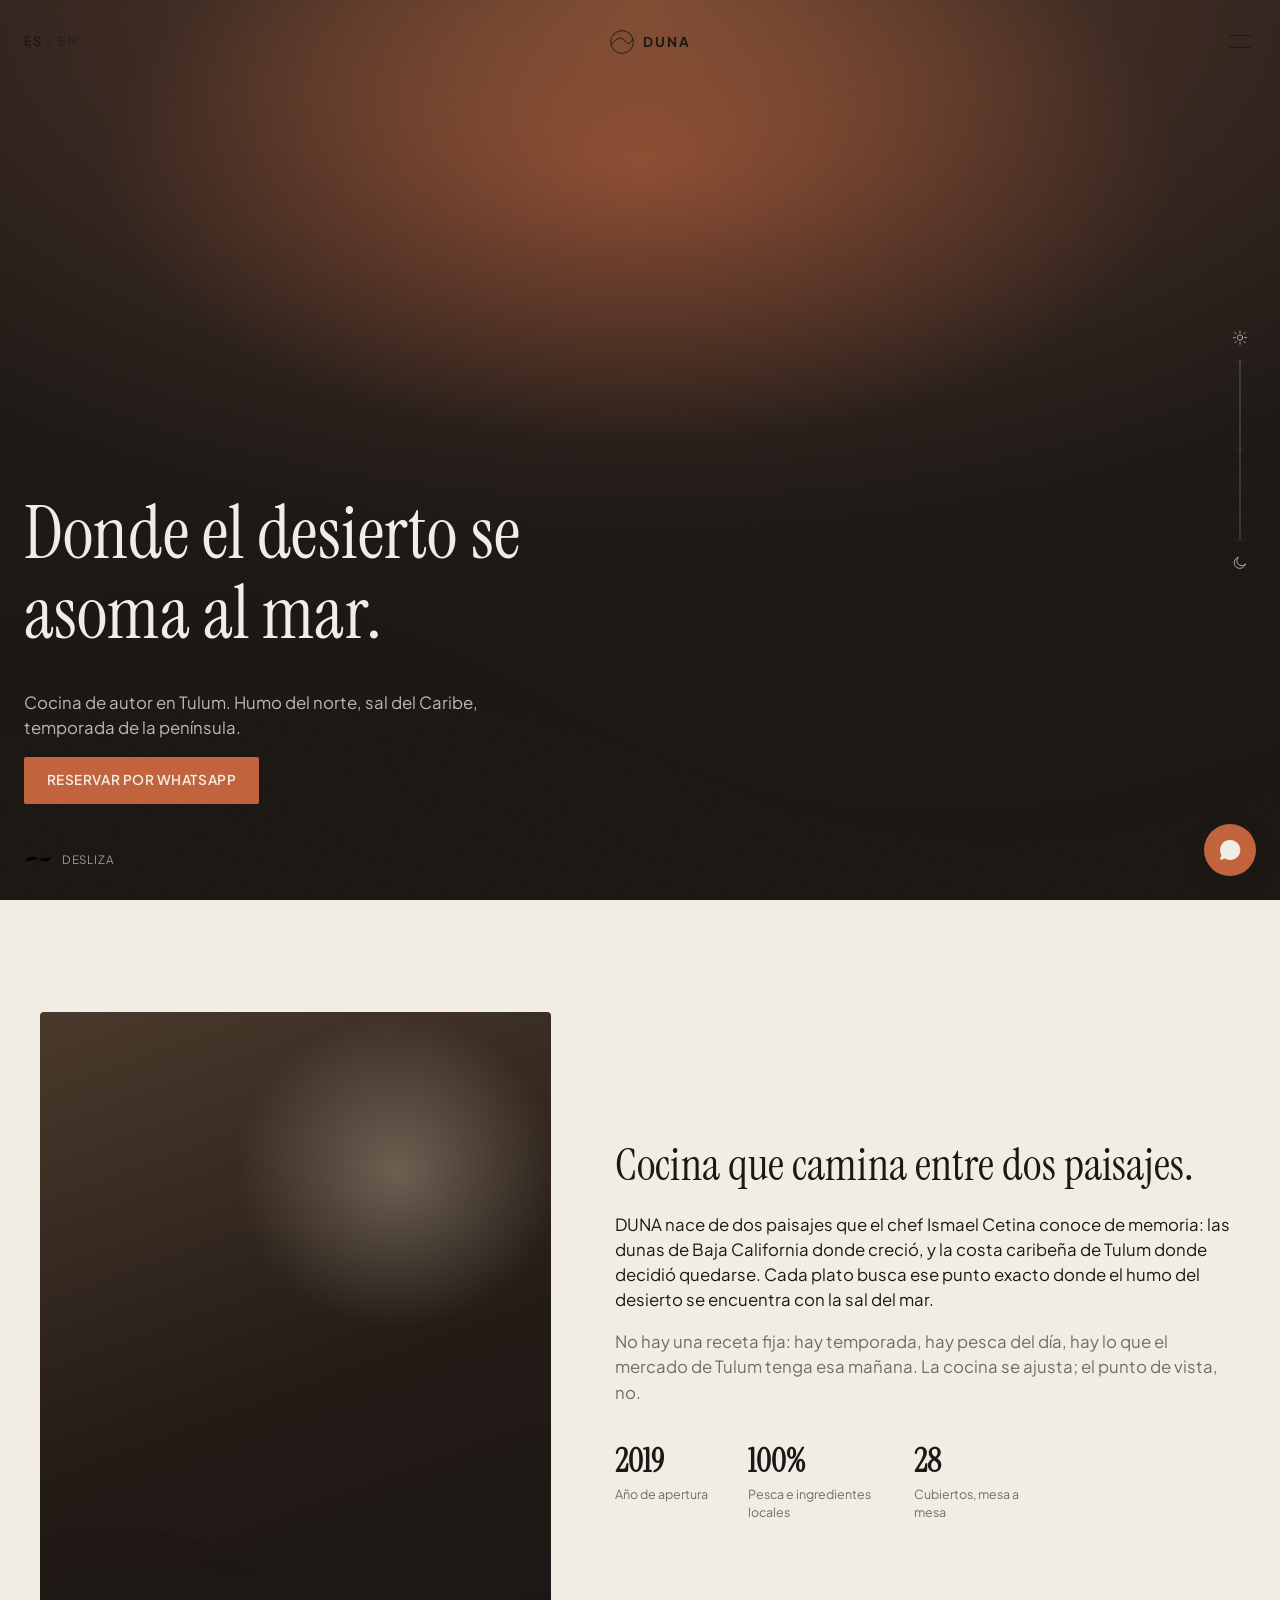
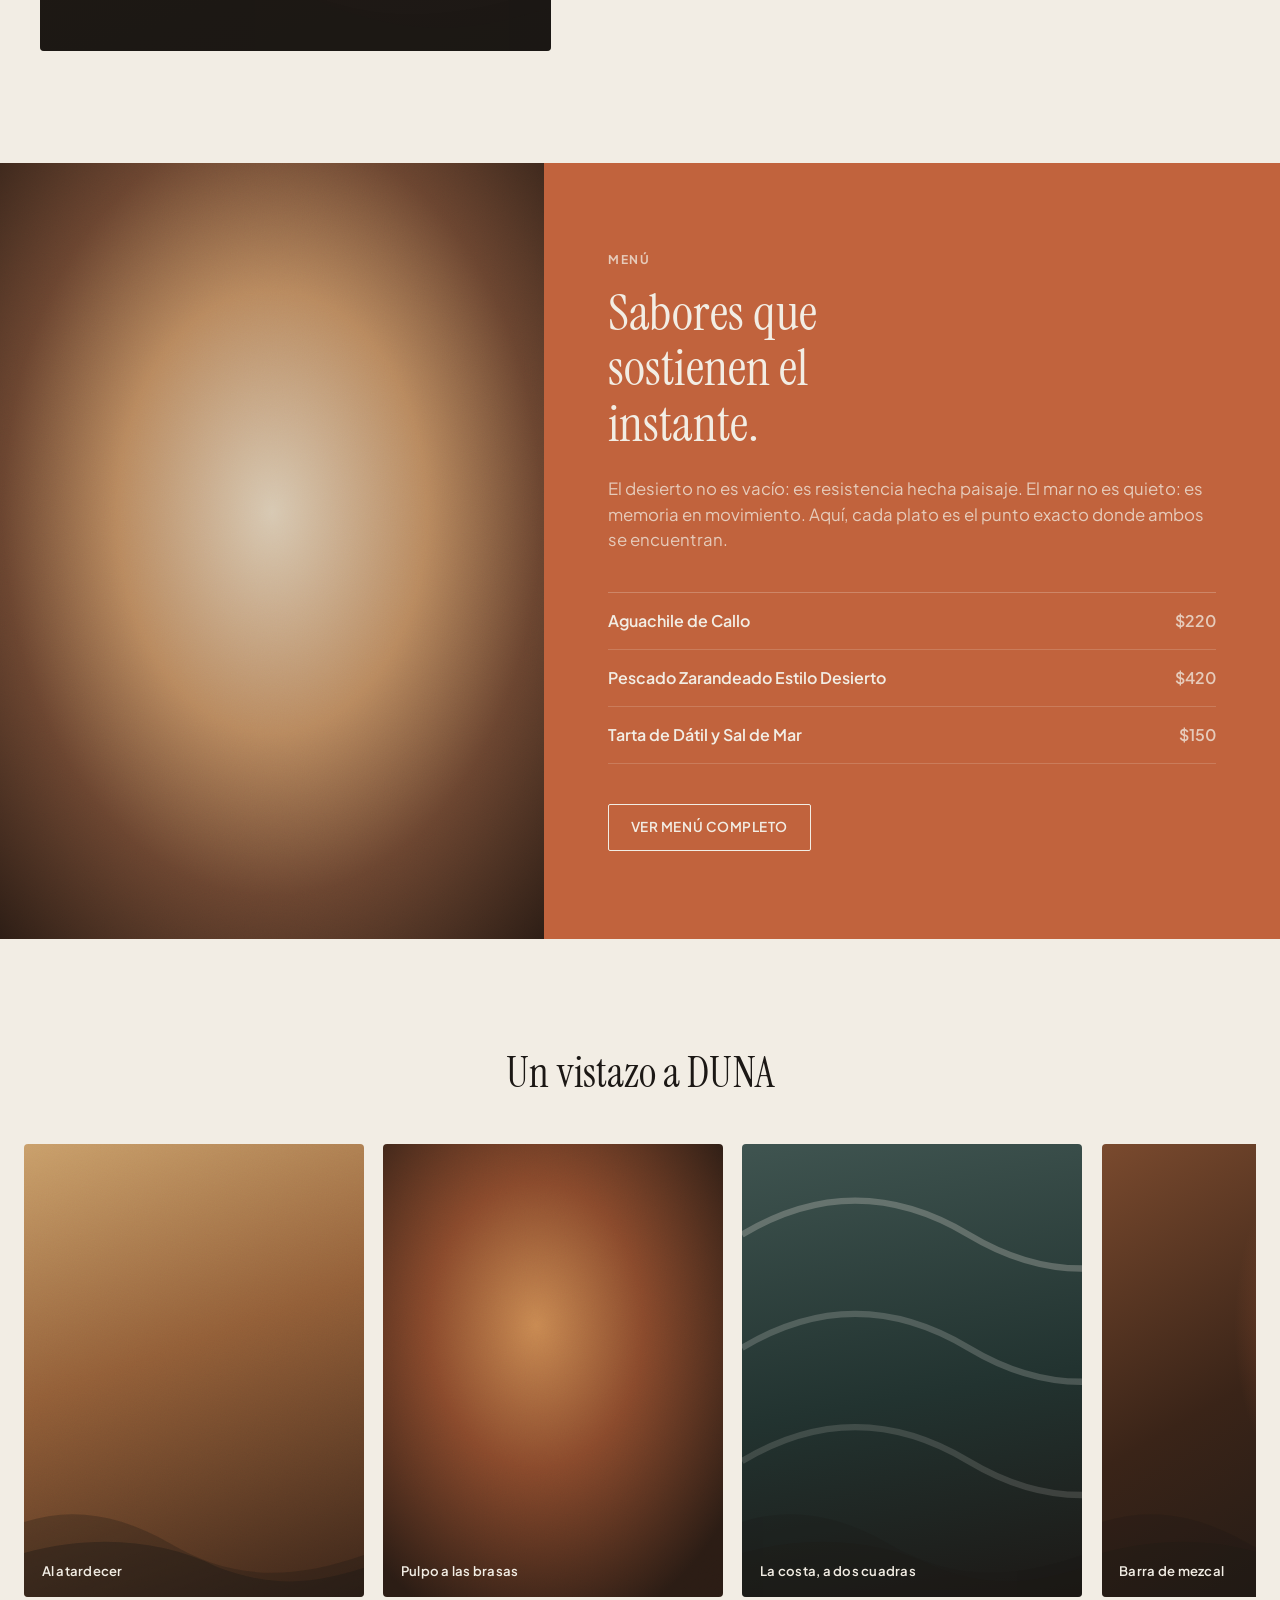
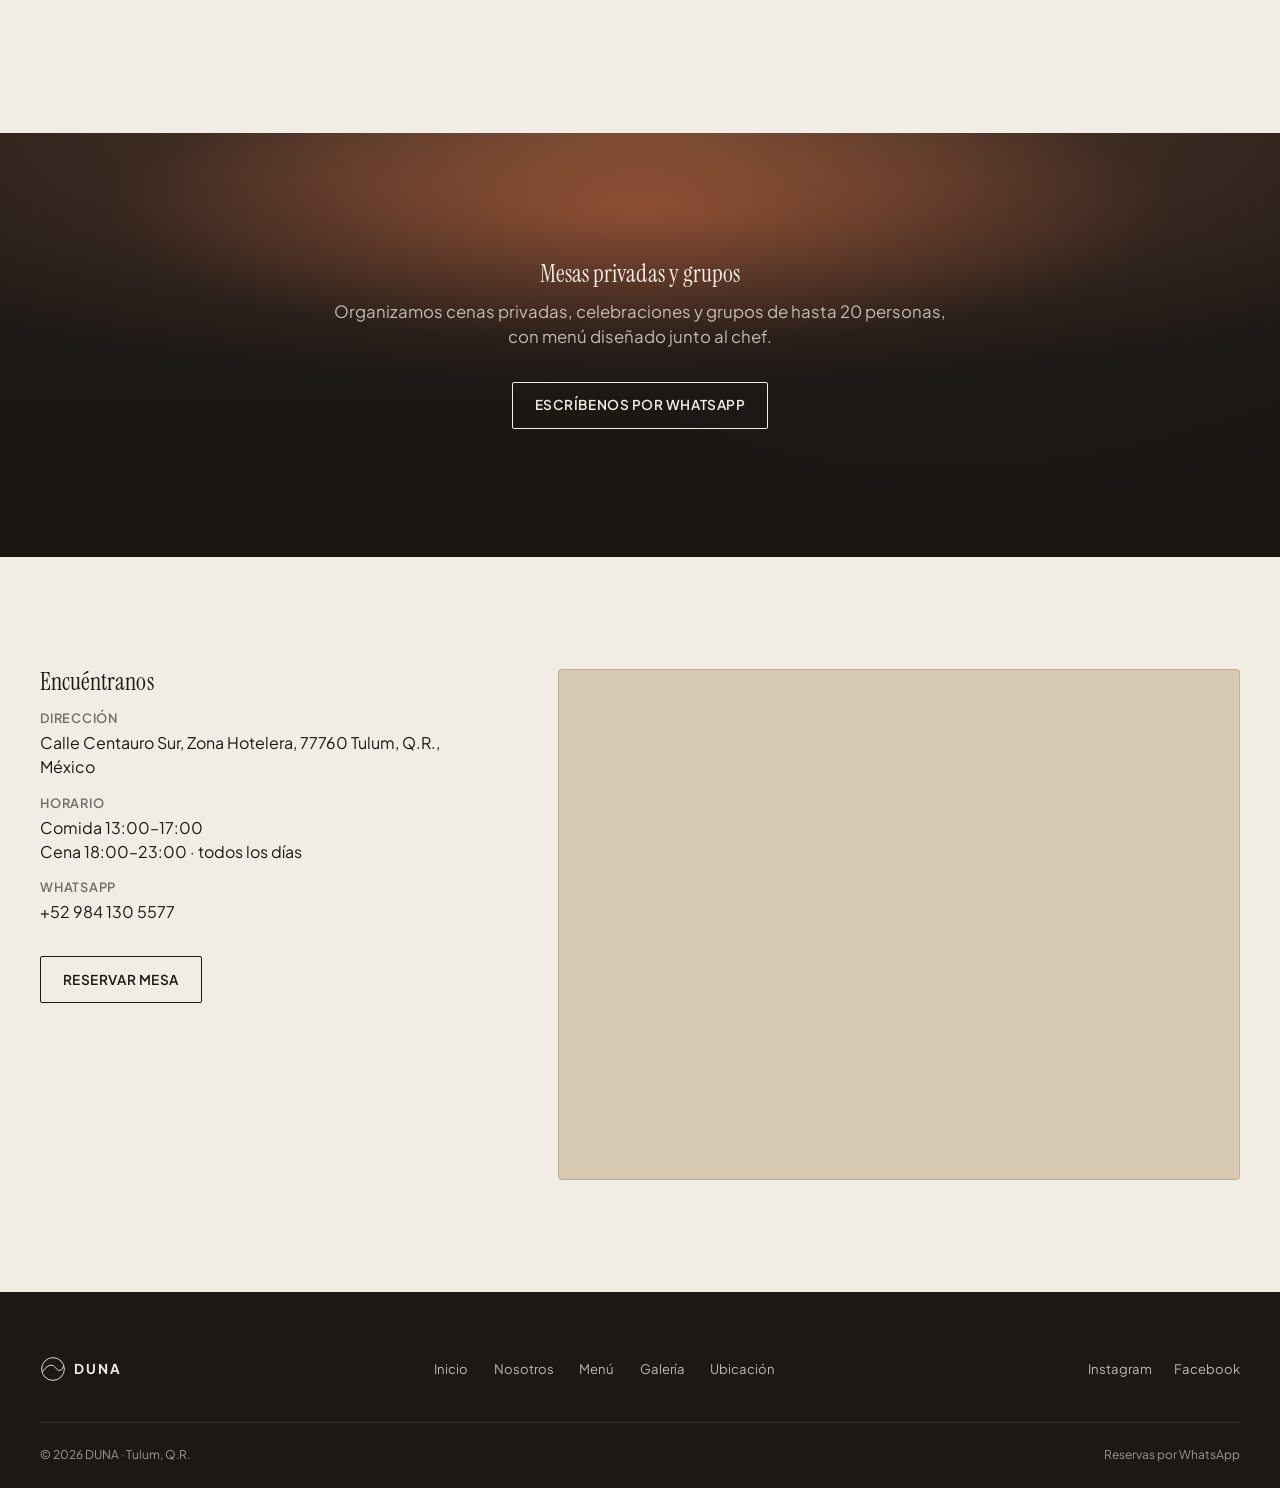
==== index.html @ 4fc7c381 "Menú como página aparte, daybar con contraste dinámico, mobile más grande - Daybar: reemplaza texto " ====
<!DOCTYPE html>
<html lang="es">
<head>
<meta charset="UTF-8">
<meta name="viewport" content="width=device-width, initial-scale=1.0">
<title>DUNA — Restaurante de autor en Tulum</title>
<meta name="description" content="DUNA: cocina de autor en Tulum donde el desierto se encuentra con el mar. Menú, ubicación y reservas.">
<link rel="icon" href="data:,">
<link rel="preconnect" href="https://fonts.googleapis.com">
<link rel="preconnect" href="https://fonts.gstatic.com" crossorigin>
<link href="https://fonts.googleapis.com/css2?family=Instrument+Serif:ital@0&family=Plus+Jakarta+Sans:wght@400;500;600;700&display=swap" rel="stylesheet">
<link rel="stylesheet" href="css/styles.css">
</head>
<body>

<svg style="display:none" aria-hidden="true">
  <symbol id="arc-motif" viewBox="0 0 120 32">
    <path d="M2 26 C 22 2, 42 2, 62 16 C 82 30, 102 30, 118 8" />
  </symbol>
</svg>

<div class="grain" aria-hidden="true"></div>

<div class="scroll-progress-mobile" aria-hidden="true"><span id="scrollProgressFill"></span></div>

<header class="site-header" id="siteHeader">
  <div class="header-inner">
    <button class="lang-toggle" id="langToggle" aria-label="Cambiar idioma / Change language">
      <span class="lang-opt" data-lang-btn="es">ES</span>
      <span class="lang-sep">/</span>
      <span class="lang-opt" data-lang-btn="en">EN</span>
    </button>

    <a href="#inicio" class="header-logo" aria-label="DUNA — inicio">
      <svg class="logo-mark" viewBox="0 0 40 40" aria-hidden="true">
        <circle cx="20" cy="20" r="17.5"/>
        <path d="M4 24 C 12 12, 20 12, 24 18 C 28 24, 34 24, 36 16"/>
      </svg>
      <span class="logo-word">DUNA</span>
    </a>

    <button class="menu-toggle" id="menuToggle" aria-expanded="false" aria-controls="navOverlay" aria-label="Abrir menú">
      <span class="menu-toggle-lines"><span></span><span></span></span>
    </button>
  </div>
</header>

<aside class="daybar" id="dayBar" aria-hidden="true">
  <svg class="daybar-icon" viewBox="0 0 24 24" aria-hidden="true">
    <circle cx="12" cy="12" r="4"/>
    <path d="M12 2v3M12 19v3M4.2 4.2l2.1 2.1M17.7 17.7l2.1 2.1M2 12h3M19 12h3M4.2 19.8l2.1-2.1M17.7 6.3l2.1-2.1"/>
  </svg>
  <div class="daybar-track">
    <span class="daybar-tick" style="top:0%"></span>
    <span class="daybar-tick" style="top:50%"></span>
    <span class="daybar-tick" style="top:100%"></span>
    <div class="daybar-fill" id="dayFill" style="height:0%">
      <svg class="daybar-marker-arc" viewBox="0 0 24 8" aria-hidden="true"><path d="M1 6 C 6 1, 12 1, 23 6"/></svg>
    </div>
  </div>
  <svg class="daybar-icon" viewBox="0 0 24 24" aria-hidden="true">
    <path d="M20 14.5A8.5 8.5 0 1 1 9.5 4a7 7 0 0 0 10.5 10.5z"/>
  </svg>
</aside>

<div class="nav-overlay" id="navOverlay">
  <div class="nav-overlay-top">
    <a href="#" class="btn btn-outline nav-book" data-whatsapp="book">
      <span data-es="Reservar" data-en="Book now">Reservar</span>
    </a>
    <span class="nav-overlay-logo">DUNA</span>
    <button class="nav-close" id="navClose" aria-label="Cerrar menú">
      <svg viewBox="0 0 24 24" aria-hidden="true"><path d="M4 4l16 16M20 4L4 20"/></svg>
    </button>
  </div>

  <nav class="nav-links" aria-label="Navegación principal">
    <a href="#inicio" class="nav-link" data-es="Inicio" data-en="Home">Inicio</a>
    <a href="#nosotros" class="nav-link" data-es="Nosotros" data-en="About">Nosotros</a>
    <a href="menu.html" class="nav-link" data-es="Menú" data-en="Menu">Menú</a>
    <a href="#galeria" class="nav-link" data-es="Galería" data-en="Gallery">Galería</a>
    <a href="#eventos" class="nav-link" data-es="Eventos" data-en="Events">Eventos</a>
    <a href="#ubicacion" class="nav-link" data-es="Ubicación" data-en="Location">Ubicación</a>
  </nav>

  <div class="nav-extra-links">
    <a href="https://instagram.com/duna.tulum" target="_blank" rel="noopener">INSTAGRAM ↗</a>
    <a href="#" data-whatsapp="gift"><span data-es="TARJETAS DE REGALO" data-en="GIFT CARDS">TARJETAS DE REGALO</span> ↗</a>
  </div>

  <div class="nav-feature">
    <div class="nav-feature-art art art--dune">
      <svg class="arc-icon big" viewBox="0 0 120 32" aria-hidden="true"><use href="#arc-motif"/></svg>
    </div>
    <div class="nav-feature-text">
      <span data-es="UN DIÁLOGO ENTRE" data-en="A DIALOGUE BETWEEN">UN DIÁLOGO ENTRE</span>
      <span data-es="MAR Y DESIERTO" data-en="SEA AND DESERT">MAR Y DESIERTO</span>
    </div>
  </div>
</div>

<main>

  <section id="inicio" class="hero" data-daybar-theme="dark">
    <div class="art art--dusk hero-art"></div>
    <div class="hero-content">
      <h1 data-es="Donde el desierto se asoma al mar." data-en="Where the desert meets the sea.">Donde el desierto se asoma al mar.</h1>
      <p data-es="Cocina de autor en Tulum. Humo del norte, sal del Caribe, temporada de la península." data-en="Author-driven cooking in Tulum. Northern smoke, Caribbean salt, whatever the peninsula is in season for.">Cocina de autor en Tulum. Humo del norte, sal del Caribe, temporada de la península.</p>
      <a href="#" class="btn btn-primary" data-whatsapp="book">
        <span data-es="Reservar por WhatsApp" data-en="Reserve on WhatsApp">Reservar por WhatsApp</span>
      </a>
    </div>
    <div class="hero-scroll-cue" aria-hidden="true">
      <svg class="arc-icon" viewBox="0 0 120 32"><use href="#arc-motif"/></svg>
      <span data-es="desliza" data-en="scroll">desliza</span>
    </div>
  </section>

  <section id="nosotros" class="section about" data-daybar-theme="light">
    <div class="about-grid">
      <div class="art art--interior about-art"></div>
      <div class="about-copy">
        <h2 data-es="Cocina que camina entre dos paisajes." data-en="Cooking that walks between two landscapes.">Cocina que camina entre dos paisajes.</h2>
        <p data-es="DUNA nace de dos paisajes que el chef Ismael Cetina conoce de memoria: las dunas de Baja California donde creció, y la costa caribeña de Tulum donde decidió quedarse. Cada plato busca ese punto exacto donde el humo del desierto se encuentra con la sal del mar." data-en="DUNA comes from two landscapes chef Ismael Cetina knows by heart: the dunes of Baja California where he grew up, and the Caribbean coast of Tulum where he chose to stay. Every dish looks for that exact point where desert smoke meets sea salt.">DUNA nace de dos paisajes que el chef Ismael Cetina conoce de memoria: las dunas de Baja California donde creció, y la costa caribeña de Tulum donde decidió quedarse. Cada plato busca ese punto exacto donde el humo del desierto se encuentra con la sal del mar.</p>
        <p class="muted" data-es="No hay una receta fija: hay temporada, hay pesca del día, hay lo que el mercado de Tulum tenga esa mañana. La cocina se ajusta; el punto de vista, no." data-en="There is no fixed recipe: there is season, there is the day's catch, there is whatever Tulum's market has that morning. The kitchen adjusts; the point of view doesn't.">No hay una receta fija: hay temporada, hay pesca del día, hay lo que el mercado de Tulum tenga esa mañana. La cocina se ajusta; el punto de vista, no.</p>
        <div class="about-stats">
          <div><strong>2019</strong><span data-es="Año de apertura" data-en="Opening year">Año de apertura</span></div>
          <div><strong>100%</strong><span data-es="Pesca e ingredientes locales" data-en="Local catch &amp; ingredients">Pesca e ingredientes locales</span></div>
          <div><strong>28</strong><span data-es="Cubiertos, mesa a mesa" data-en="Seats, table by table">Cubiertos, mesa a mesa</span></div>
        </div>
      </div>
    </div>
  </section>

  <section id="menu" class="section menu-preview" data-daybar-theme="dark">
    <div class="menu-preview-grid">
      <div class="art art--plate menu-preview-art"></div>
      <div class="menu-preview-content">
        <span class="eyebrow" data-es="Menú" data-en="Menu">Menú</span>
        <h2 data-es="Sabores que sostienen el instante." data-en="Flavors that hold the moment.">Sabores que sostienen el instante.</h2>
        <p class="menu-intro" data-es="El desierto no es vacío: es resistencia hecha paisaje. El mar no es quieto: es memoria en movimiento. Aquí, cada plato es el punto exacto donde ambos se encuentran." data-en="The desert isn't empty — it's resistance turned into landscape. The sea isn't still — it's memory in motion. Here, every dish is the exact point where both meet.">El desierto no es vacío: es resistencia hecha paisaje. El mar no es quieto: es memoria en movimiento. Aquí, cada plato es el punto exacto donde ambos se encuentran.</p>

        <ul class="menu-preview-list">
          <li><span data-es="Aguachile de Callo" data-en="Bay Scallop Aguachile">Aguachile de Callo</span><span class="menu-item-price">$220</span></li>
          <li><span data-es="Pescado Zarandeado Estilo Desierto" data-en="Desert-Style Zarandeado Fish">Pescado Zarandeado Estilo Desierto</span><span class="menu-item-price">$420</span></li>
          <li><span data-es="Tarta de Dátil y Sal de Mar" data-en="Date &amp; Sea Salt Tart">Tarta de Dátil y Sal de Mar</span><span class="menu-item-price">$150</span></li>
        </ul>

        <a href="menu.html" class="btn btn-outline btn-on-dark">
          <span data-es="Ver menú completo" data-en="View full menu">Ver menú completo</span>
        </a>
      </div>
    </div>
  </section>

  <section id="galeria" class="section gallery-section" data-daybar-theme="light">
    <h2 data-es="Un vistazo a DUNA" data-en="A glimpse of DUNA">Un vistazo a DUNA</h2>
    <div class="gallery-scroll">
      <figure class="art art--dune gallery-item"><figcaption data-es="Al atardecer" data-en="At dusk">Al atardecer</figcaption></figure>
      <figure class="art art--plate2 gallery-item"><figcaption data-es="Pulpo a las brasas" data-en="Charred octopus">Pulpo a las brasas</figcaption></figure>
      <figure class="art art--wave gallery-item"><figcaption data-es="La costa, a dos cuadras" data-en="The coast, two blocks away">La costa, a dos cuadras</figcaption></figure>
      <figure class="art art--glass gallery-item"><figcaption data-es="Barra de mezcal" data-en="Mezcal bar">Barra de mezcal</figcaption></figure>
      <figure class="art art--interior2 gallery-item"><figcaption data-es="Sala principal" data-en="Main dining room">Sala principal</figcaption></figure>
      <figure class="art art--citrus gallery-item"><figcaption data-es="Cítricos de temporada" data-en="Seasonal citrus">Cítricos de temporada</figcaption></figure>
    </div>
  </section>

  <section id="eventos" class="section events-section" data-daybar-theme="dark">
    <div class="art art--dusk events-art" aria-hidden="true"></div>
    <div class="events-inner">
      <h2 data-es="Mesas privadas y grupos" data-en="Private tables &amp; groups">Mesas privadas y grupos</h2>
      <p data-es="Organizamos cenas privadas, celebraciones y grupos de hasta 20 personas, con menú diseñado junto al chef." data-en="We host private dinners, celebrations and groups of up to 20, with a menu built alongside the chef.">Organizamos cenas privadas, celebraciones y grupos de hasta 20 personas, con menú diseñado junto al chef.</p>
      <a href="#" class="btn btn-outline btn-on-dark" data-whatsapp="events">
        <span data-es="Escríbenos por WhatsApp" data-en="Message us on WhatsApp">Escríbenos por WhatsApp</span>
      </a>
    </div>
  </section>

  <section id="ubicacion" class="section location-section" data-daybar-theme="light">
    <div class="location-grid">
      <div class="location-info">
        <h2 data-es="Encuéntranos" data-en="Find us">Encuéntranos</h2>
        <dl>
          <dt data-es="Dirección" data-en="Address">Dirección</dt>
          <dd>Calle Centauro Sur, Zona Hotelera, 77760 Tulum, Q.R., México</dd>
          <dt data-es="Horario" data-en="Hours">Horario</dt>
          <dd>
            <span data-es="Comida" data-en="Lunch">Comida</span> 13:00–17:00<br>
            <span data-es="Cena" data-en="Dinner">Cena</span> 18:00–23:00 · <span data-es="todos los días" data-en="every day">todos los días</span>
          </dd>
          <dt>WhatsApp</dt>
          <dd>+52 984 130 5577</dd>
        </dl>
        <a href="#" class="btn btn-outline" data-whatsapp="book">
          <span data-es="Reservar mesa" data-en="Reserve a table">Reservar mesa</span>
        </a>
      </div>
      <div class="location-map">
        <iframe title="Mapa DUNA Tulum" loading="lazy" referrerpolicy="no-referrer-when-downgrade"
          src="https://www.openstreetmap.org/export/embed.html?bbox=-87.4754%2C20.2044%2C-87.4554%2C20.2184&amp;layer=mapnik&amp;marker=20.2114%2C-87.4654"></iframe>
      </div>
    </div>
  </section>

</main>

<footer class="site-footer" data-daybar-theme="dark">
  <div class="footer-top">
    <div class="footer-brand">
      <svg class="logo-mark" viewBox="0 0 40 40" aria-hidden="true">
        <circle cx="20" cy="20" r="17.5"/>
        <path d="M4 24 C 12 12, 20 12, 24 18 C 28 24, 34 24, 36 16"/>
      </svg>
      <span class="logo-word">DUNA</span>
    </div>
    <nav class="footer-nav">
      <a href="#inicio" data-es="Inicio" data-en="Home">Inicio</a>
      <a href="#nosotros" data-es="Nosotros" data-en="About">Nosotros</a>
      <a href="menu.html" data-es="Menú" data-en="Menu">Menú</a>
      <a href="#galeria" data-es="Galería" data-en="Gallery">Galería</a>
      <a href="#ubicacion" data-es="Ubicación" data-en="Location">Ubicación</a>
    </nav>
    <div class="footer-social">
      <a href="https://instagram.com/duna.tulum" target="_blank" rel="noopener">Instagram</a>
      <a href="https://facebook.com/duna.tulum" target="_blank" rel="noopener">Facebook</a>
    </div>
  </div>
  <div class="footer-bottom">
    <span>© 2026 DUNA · Tulum, Q.R.</span>
    <span data-es="Reservas por WhatsApp" data-en="Reservations via WhatsApp">Reservas por WhatsApp</span>
  </div>
</footer>

<a href="#" class="whatsapp-float" id="whatsappFloat" data-whatsapp="book" aria-label="WhatsApp">
  <svg viewBox="0 0 24 24" aria-hidden="true">
    <path d="M17.5 14.4c-.3-.1-1.7-.9-2-1-.3-.1-.5-.1-.6.1-.2.3-.7 1-.9 1.1-.2.2-.3.2-.6.1-.3-.1-1.2-.4-2.3-1.4-.8-.7-1.4-1.6-1.6-1.9-.2-.3 0-.5.1-.6.1-.1.3-.3.4-.5.1-.2.2-.3.3-.5.1-.2 0-.4 0-.5C10.2 9 9.8 8 9.6 7.6c-.2-.4-.4-.3-.6-.3h-.5c-.2 0-.5.1-.7.3-.2.3-.9.9-.9 2.2s1 2.6 1.1 2.8c.1.2 2 3 4.8 4.2.7.3 1.2.5 1.6.6.7.2 1.3.2 1.8.1.5-.1 1.7-.7 2-1.4.2-.7.2-1.2.2-1.4-.1-.1-.3-.2-.6-.3z"/>
    <path d="M12 2a10 10 0 0 0-8.6 15L2 22l5.2-1.4A10 10 0 1 0 12 2z"/>
  </svg>
</a>

<script src="js/main.js"></script>
</body>
</html>
---- css/styles.css ----
/* ===== Variables ===== */
:root{
  --ink:#1c1815;
  --ink-70:rgba(28,24,21,.72);
  --ink-60:rgba(28,24,21,.6);
  --ink-15:rgba(28,24,21,.15);
  --cream:#f2ede4;
  --cream-soft:#e9e1d3;
  --terracotta:#c1633d;
  --terracotta-dark:#a14e30;
  --sand:#d8c9b3;
  --olive:#6b7355;
  --cream-70:rgba(242,237,228,.75);
  --cream-60:rgba(242,237,228,.6);
  --font-display:'Instrument Serif', Georgia, serif;
  --font-body:'Plus Jakarta Sans', -apple-system, sans-serif;
  --header-h:84px;
}

*,*::before,*::after{box-sizing:border-box}
html{scroll-behavior:smooth}
body{
  margin:0;
  background:var(--cream);
  color:var(--ink);
  font-family:var(--font-body);
  font-size:16px;
  line-height:1.5;
  -webkit-font-smoothing:antialiased;
}
h1,h2,h3{
  font-family:var(--font-display);
  font-weight:400;
  line-height:1.08;
  margin:0 0 .5em;
  letter-spacing:.002em;
}
p{margin:0 0 1em}
a{color:inherit;text-decoration:none}
ul{list-style:none;margin:0;padding:0}
dl{margin:0}
dt{font-weight:600;margin-top:1.1em;font-size:.8rem;letter-spacing:.06em;text-transform:uppercase;color:var(--ink-60)}
dd{margin:.2em 0 0}
img,svg{display:block;max-width:100%}
button{font:inherit;background:none;border:0;cursor:pointer;color:inherit;padding:0}
.muted{color:var(--ink-60)}

/* ===== Grain overlay ===== */
.grain{
  position:fixed;inset:0;pointer-events:none;z-index:9000;opacity:.035;
  mix-blend-mode:overlay;
  background-image:url("data:image/svg+xml;utf8,<svg xmlns='http://www.w3.org/2000/svg' width='140' height='140'><filter id='n'><feTurbulence type='fractalNoise' baseFrequency='0.85' numOctaves='2' stitchTiles='stitch'/></filter><rect width='100%25' height='100%25' filter='url(%23n)'/></svg>");
}

/* ===== Buttons ===== */
.btn{
  display:inline-flex;align-items:center;gap:.5em;
  padding:.9em 1.6em;
  border-radius:2px;
  font-size:.85rem;
  font-weight:600;
  letter-spacing:.04em;
  text-transform:uppercase;
  border:1px solid transparent;
  transition:background .2s ease, color .2s ease, border-color .2s ease;
}
.btn-primary{background:var(--terracotta);color:var(--cream);}
.btn-primary:hover{background:var(--terracotta-dark)}
.btn-outline{border-color:var(--ink);color:var(--ink)}
.btn-outline:hover{background:var(--ink);color:var(--cream)}
.btn-on-dark.btn-outline{border-color:var(--cream);color:var(--cream)}
.btn-on-dark.btn-outline:hover{background:var(--cream);color:var(--ink)}

.arc-icon{width:28px;height:8px}
.arc-icon path{fill:none;stroke:currentColor;stroke-width:1.6;stroke-linecap:round}
.arc-icon.big{width:100%;height:auto}

/* ===== Section rhythm ===== */
section[id]{scroll-margin-top:var(--header-h)}
.section{padding:7rem 1.5rem}
.section > h2{font-size:clamp(2rem,4vw,2.6rem);text-align:center;margin-bottom:2.5rem}

/* ===== Art panels (stand-ins for real photography) ===== */
.art{
  position:relative;
  overflow:hidden;
  background:var(--ink);
}
.art::after{
  content:"";position:absolute;inset:0;
  background-image:url("data:image/svg+xml;utf8,<svg xmlns='http://www.w3.org/2000/svg' width='140' height='140'><filter id='n'><feTurbulence type='fractalNoise' baseFrequency='0.85' numOctaves='2' stitchTiles='stitch'/></filter><rect width='100%25' height='100%25' filter='url(%23n)'/></svg>");
  opacity:.05;mix-blend-mode:overlay;pointer-events:none;
}
.art::before{content:"";position:absolute;left:0;right:0;bottom:0;height:38%;
  background-repeat:no-repeat;background-position:bottom center;background-size:140% auto;
  background-image:url("data:image/svg+xml;utf8,<svg xmlns='http://www.w3.org/2000/svg' viewBox='0 0 400 100'><path d='M0 70 C 60 20, 120 20, 180 55 C 240 90, 300 90, 400 40 L400 100 L0 100 Z' fill='rgba(28,24,21,0.35)'/><path d='M0 85 C 80 45, 160 45, 220 75 C 300 105, 340 70, 400 60 L400 100 L0 100 Z' fill='rgba(28,24,21,0.55)'/></svg>");
  opacity:.6;
}

.art--dusk{background:radial-gradient(120% 90% at 50% 0%, #6a4630 0%, #3c2a22 32%, var(--ink) 68%);}
.art--dusk::after{background-image:radial-gradient(60% 45% at 50% 18%, rgba(193,99,61,.55), transparent 70%);opacity:1;mix-blend-mode:normal;}

.art--interior{background:linear-gradient(160deg, #4a3a2c 0%, #221a15 60%, var(--ink) 100%);}
.art--interior::after{background-image:radial-gradient(45% 35% at 70% 25%, rgba(216,201,179,.35), transparent 70%);opacity:1;mix-blend-mode:normal;}

.art--plate{background:radial-gradient(75% 75% at 50% 45%, #d8c9b3 0%, #b98a5f 38%, #6b4530 66%, #2b1c14 100%);}
.art--plate::before{opacity:0}

.art--plate2{background:radial-gradient(70% 70% at 45% 40%, #c98a52 0%, #8a4a2c 45%, #2b1c14 100%);}
.art--plate2::before{opacity:0}

.art--dune{background:linear-gradient(160deg,#caa06b 0%, #935f38 45%, #3a2418 100%);}
.art--dune::before{opacity:.8}

.art--wave{background:linear-gradient(170deg,#3f5450 0%, #223330 55%, var(--ink) 100%);}
.art--wave::after{
  background-image:url("data:image/svg+xml;utf8,<svg xmlns='http://www.w3.org/2000/svg' viewBox='0 0 200 100'><path d='M0 20 Q 25 5 50 20 T 100 20 T 150 20 T 200 20' stroke='rgba(242,237,228,0.25)' fill='none' stroke-width='1.4'/><path d='M0 45 Q 25 30 50 45 T 100 45 T 150 45 T 200 45' stroke='rgba(242,237,228,0.2)' fill='none' stroke-width='1.4'/><path d='M0 70 Q 25 55 50 70 T 100 70 T 150 70 T 200 70' stroke='rgba(242,237,228,0.15)' fill='none' stroke-width='1.4'/></svg>");
  opacity:1;mix-blend-mode:normal;background-size:cover;
}

.art--glass{background:linear-gradient(150deg,#7a4a2e 0%, #3a2418 50%, var(--ink) 100%);}
.art--glass::after{background-image:radial-gradient(30% 50% at 60% 40%, rgba(193,99,61,.45), transparent 70%);opacity:1;mix-blend-mode:normal;}

.art--interior2{background:linear-gradient(200deg,#5c4632 0%, #2a2018 55%, var(--ink) 100%);}
.art--interior2::after{background-image:radial-gradient(50% 40% at 30% 70%, rgba(107,115,85,.3), transparent 70%);opacity:1;mix-blend-mode:normal;}

.art--citrus{background:radial-gradient(65% 65% at 55% 45%, #e0b25a 0%, #c1633d 50%, #3a2418 100%);}
.art--citrus::before{opacity:0}

.art--dish-aguachile{background:radial-gradient(70% 70% at 50% 40%, #cddd9e 0%, #7fa06a 45%, #263420 100%);}
.art--dish-aguachile::before{opacity:0}

.art--dish-pescado{background:radial-gradient(65% 65% at 50% 42%, #d9713f 0%, #8a3220 50%, #241512 100%);}
.art--dish-pescado::before{opacity:0}

.art--dish-tarta{background:radial-gradient(70% 70% at 50% 40%, #e8c98a 0%, #a9773f 45%, #3a2418 100%);}
.art--dish-tarta::before{opacity:0}

/* ===== Header ===== */
.site-header{
  position:fixed;top:0;left:0;right:0;z-index:200;
  height:var(--header-h);
  display:flex;align-items:center;
  transition:background .25s ease, box-shadow .25s ease;
}
.site-header.scrolled{
  background:var(--cream-70);
  backdrop-filter:blur(10px);
  box-shadow:0 1px 0 var(--ink-15);
}
.header-inner{
  width:100%;max-width:1400px;margin:0 auto;padding:0 1.5rem;
  display:flex;align-items:center;justify-content:space-between;
}
.lang-toggle{display:flex;align-items:center;gap:.4em;font-size:.8rem;font-weight:600;letter-spacing:.05em}
.lang-opt{opacity:.45;transition:opacity .2s ease}
.lang-opt.active{opacity:1}
.lang-sep{opacity:.35}

.header-logo{display:flex;align-items:center;gap:.5em}
.logo-mark{width:26px;height:26px}
.logo-mark circle{fill:none;stroke:currentColor;stroke-width:1.4}
.logo-mark path{fill:none;stroke:currentColor;stroke-width:1.4;stroke-linecap:round}
.logo-word{font-family:var(--font-body);font-weight:700;font-size:.85rem;letter-spacing:.14em}

.menu-toggle{width:32px;height:32px;display:flex;align-items:center;justify-content:center}
.menu-toggle-lines{position:relative;width:22px;height:14px}
.menu-toggle-lines span{
  position:absolute;left:0;right:0;height:1.4px;background:currentColor;
  transition:transform .3s ease, top .3s ease, opacity .3s ease;
}
.menu-toggle-lines span:first-child{top:0}
.menu-toggle-lines span:last-child{top:12px}
.menu-toggle[aria-expanded="true"] .menu-toggle-lines span:first-child{top:6px;transform:rotate(45deg)}
.menu-toggle[aria-expanded="true"] .menu-toggle-lines span:last-child{top:6px;transform:rotate(-45deg)}

/* ===== Day / scroll progress bar ===== */
.daybar{
  position:fixed;right:2rem;top:50%;transform:translateY(-50%);
  z-index:150;
  display:flex;flex-direction:column;align-items:center;gap:.9rem;
  color:var(--ink-70);
  pointer-events:none;
  transition:color .3s ease;
}
.daybar.is-dark{color:var(--cream-70)}
.daybar-icon{width:16px;height:16px;flex-shrink:0}
.daybar-icon circle,.daybar-icon path{fill:none;stroke:currentColor;stroke-width:1.3;stroke-linecap:round}
.daybar-track{position:relative;width:2px;height:180px;background:currentColor;opacity:.2;border-radius:2px}
.daybar-tick{position:absolute;left:-3px;width:8px;height:1px;background:currentColor;opacity:.7}
.daybar-fill{
  position:absolute;left:0;top:0;width:100%;height:0%;
  background:currentColor;opacity:1;border-radius:2px;
  transition:height .05s linear;
}
.daybar-marker-arc{
  position:absolute;left:50%;bottom:0;transform:translate(-50%,50%);
  width:22px;height:8px;color:var(--terracotta);
}
.daybar-marker-arc path{fill:none;stroke:currentColor;stroke-width:2;stroke-linecap:round}

.scroll-progress-mobile{display:none}

body.nav-locked .daybar{opacity:0;pointer-events:none}

/* ===== Fullscreen nav overlay ===== */
.nav-overlay{
  position:fixed;inset:0;z-index:500;
  background:var(--cream);
  display:flex;flex-direction:column;
  padding:1.5rem;
  opacity:0;visibility:hidden;transform:translateY(-8px);
  transition:opacity .35s ease, transform .35s ease, visibility 0s linear .35s;
  overflow-y:auto;
}
.nav-overlay.is-open{
  opacity:1;visibility:visible;transform:translateY(0);
  transition:opacity .35s ease, transform .35s ease;
}
.nav-overlay-top{
  display:flex;align-items:center;justify-content:space-between;
  padding-bottom:1.5rem;border-bottom:1px solid var(--ink-15);
}
.nav-overlay-logo{font-family:var(--font-display);font-size:1.4rem;letter-spacing:.06em}
.nav-close{width:32px;height:32px;display:flex;align-items:center;justify-content:center}
.nav-close svg{width:20px;height:20px}
.nav-close path{fill:none;stroke:currentColor;stroke-width:1.6;stroke-linecap:round}

.nav-links{
  display:flex;flex-direction:column;align-items:center;
  gap:.4rem;padding:2.5rem 0 1.5rem;
}
.nav-link{
  font-family:var(--font-display);
  font-size:clamp(1.8rem,5vw,2.6rem);
  padding:.25em 0;
  position:relative;
  transition:opacity .2s ease;
}
.nav-link::after{
  content:"";position:absolute;left:8%;right:8%;bottom:.12em;height:6px;
  background-image:url("data:image/svg+xml;utf8,<svg xmlns='http://www.w3.org/2000/svg' viewBox='0 0 120 12'><path d='M2 8 C 20 2, 40 2, 60 7 C 80 12, 100 12, 118 4' fill='none' stroke='%23c1633d' stroke-width='2'/></svg>");
  background-repeat:no-repeat;background-size:100% 100%;
  opacity:0;transform:scaleX(.85);transform-origin:center;
  transition:opacity .2s ease, transform .2s ease;
}
.nav-link:hover::after,.nav-link:focus-visible::after{opacity:1;transform:scaleX(1)}

.nav-extra-links{
  display:flex;justify-content:center;gap:2rem;
  font-size:.78rem;font-weight:600;letter-spacing:.08em;
  padding-bottom:2rem;color:var(--ink-60);
}

.nav-feature{
  position:relative;margin-top:auto;border-radius:4px;overflow:hidden;
  min-height:220px;display:flex;align-items:center;justify-content:center;
}
.nav-feature-art{position:absolute;inset:0}
.nav-feature-art .arc-icon.big{position:absolute;left:50%;top:50%;width:60%;transform:translate(-50%,-50%);color:var(--cream);opacity:.9}
.nav-feature-text{
  position:relative;z-index:2;width:100%;
  display:flex;justify-content:space-between;align-items:center;
  padding:0 1.5rem;color:var(--cream);
  font-size:.75rem;font-weight:600;letter-spacing:.1em;text-transform:uppercase;
}

/* ===== Hero ===== */
.hero{
  position:relative;min-height:100vh;
  display:flex;align-items:flex-end;
  overflow:hidden;
}
.hero-art{position:absolute;inset:0}
.hero-content{
  position:relative;z-index:2;
  padding:0 1.5rem 6rem;
  max-width:640px;
  color:var(--cream);
}
.hero-content h1{font-size:clamp(2.6rem,6.5vw,4.6rem);color:var(--cream)}
.hero-content p{color:var(--cream-70);font-size:1.05rem;max-width:38ch}
.hero-scroll-cue{
  position:absolute;left:1.5rem;bottom:2rem;z-index:2;
  display:flex;align-items:center;gap:.6rem;
  color:var(--cream-60);font-size:.72rem;letter-spacing:.08em;text-transform:uppercase;
}
.hero-scroll-cue .arc-icon{color:var(--cream-60)}

/* ===== About ===== */
.about-grid{
  max-width:1200px;margin:0 auto;
  display:grid;grid-template-columns:.9fr 1.1fr;gap:4rem;align-items:center;
}
.about-art{aspect-ratio:4/5;border-radius:4px}
.about-copy h2{font-size:clamp(2rem,4.2vw,2.8rem)}
.about-copy p{font-size:1.05rem;max-width:52ch}
.about-stats{display:flex;gap:2.5rem;margin-top:2rem;flex-wrap:wrap}
.about-stats strong{display:block;font-family:var(--font-display);font-size:2rem}
.about-stats span{font-size:.78rem;color:var(--ink-60);max-width:14ch;display:block}

/* ===== Menu preview (home) ===== */
.menu-preview{background:var(--terracotta);color:var(--cream);padding:0}
.menu-preview-grid{display:grid;grid-template-columns:.85fr 1.15fr}
.menu-preview-art{min-height:440px}
.menu-preview-content{padding:5.5rem 4rem}
.eyebrow{
  display:block;font-size:.75rem;font-weight:700;letter-spacing:.14em;
  text-transform:uppercase;color:var(--cream-70);margin-bottom:1rem;
}
.menu-preview-content h2{font-size:clamp(2.2rem,4.4vw,3.2rem);color:var(--cream);max-width:14ch}
.menu-intro{color:var(--cream-70);font-size:1.05rem;max-width:52ch;margin-bottom:2.5rem}
.menu-preview-list{border-top:1px solid rgba(242,237,228,.25);margin-bottom:2.5rem}
.menu-preview-list li{
  display:flex;justify-content:space-between;gap:1rem;
  padding:1rem 0;border-bottom:1px solid rgba(242,237,228,.18);font-weight:600;
}
.menu-preview-list .menu-item-price{color:var(--cream-70);white-space:nowrap}

/* ===== Menu page (menu.html): banner, tabs, dish cards ===== */
.menu-banner{position:relative;overflow:hidden;padding:9rem 1.5rem 4rem;color:var(--cream)}
.menu-banner-art{position:absolute;inset:0}
.menu-banner-inner{position:relative;z-index:2;max-width:700px;margin:0 auto;text-align:center}
.menu-banner-inner h1{color:var(--cream);font-size:clamp(2.4rem,5.5vw,3.6rem)}
.menu-banner-inner p{color:var(--cream-70);font-size:1.05rem;max-width:48ch;margin:0 auto}

.menu-tabs{
  display:flex;flex-wrap:wrap;justify-content:center;gap:.6rem;
  max-width:1100px;margin:0 auto 3rem;padding:0 1.5rem;
}
.menu-tab{
  padding:.6em 1.3em;border:1px solid var(--ink-15);border-radius:999px;
  font-size:.78rem;font-weight:600;letter-spacing:.05em;text-transform:uppercase;
  color:var(--ink-60);transition:background .2s ease,color .2s ease,border-color .2s ease;
}
.menu-tab:hover{border-color:var(--ink)}
.menu-tab.is-active{background:var(--ink);border-color:var(--ink);color:var(--cream)}

.dish-grid{
  display:grid;grid-template-columns:repeat(3,1fr);gap:2.5rem;
  max-width:1200px;margin:0 auto;padding:0 1.5rem 2rem;
}
.dish-card{display:flex;flex-direction:column}
.dish-card.is-hidden{display:none}
.dish-card-art{aspect-ratio:4/3;border-radius:4px;margin-bottom:1.2rem}
.dish-card-row{display:flex;justify-content:space-between;gap:1rem;align-items:baseline}
.dish-card-name{font-family:var(--font-display);font-size:1.3rem}
.dish-card-price{font-weight:600;color:var(--terracotta);white-space:nowrap}
.dish-card-desc{color:var(--ink-60);font-size:.92rem;margin:.5rem 0 1.2rem}
.dish-card .btn{align-self:flex-start}

/* ===== Gallery ===== */
.gallery-scroll{
  display:flex;gap:1.2rem;overflow-x:auto;
  padding:.5rem 1.5rem 1.5rem;
  scroll-snap-type:x mandatory;
  max-width:1400px;margin:0 auto;
}
.gallery-item{
  flex:0 0 auto;width:min(72vw,340px);aspect-ratio:3/4;
  border-radius:4px;scroll-snap-align:start;position:relative;margin:0;
}
.gallery-item figcaption{
  position:absolute;left:1.1rem;bottom:1rem;z-index:2;
  color:var(--cream);font-size:.82rem;font-weight:600;letter-spacing:.02em;
}

/* ===== Events ===== */
.events-section{position:relative;color:var(--cream);padding:8rem 1.5rem;overflow:hidden}
.events-art{position:absolute;inset:0}
.events-inner{position:relative;z-index:2;max-width:640px;margin:0 auto;text-align:center}
.events-inner h2{color:var(--cream)}
.events-inner p{color:var(--cream-70);font-size:1.05rem}
.events-inner .btn{margin-top:1rem}

/* ===== Location ===== */
.location-grid{
  max-width:1200px;margin:0 auto;
  display:grid;grid-template-columns:.8fr 1.2fr;gap:4rem;align-items:start;
}
.location-info .btn{margin-top:2rem}
.location-map{aspect-ratio:4/3;border-radius:4px;overflow:hidden;border:1px solid var(--ink-15);background:var(--sand)}
.location-map iframe{width:100%;height:100%;border:0;filter:grayscale(.15) contrast(1.02)}

/* ===== Footer ===== */
.site-footer{background:var(--ink);color:var(--cream);padding:4rem 1.5rem 1.5rem}
.footer-top{
  max-width:1200px;margin:0 auto;
  display:flex;flex-wrap:wrap;gap:2.5rem;justify-content:space-between;align-items:center;
  padding-bottom:2.5rem;border-bottom:1px solid rgba(242,237,228,.15);
}
.footer-brand{display:flex;align-items:center;gap:.5em}
.footer-brand .logo-word{letter-spacing:.14em;font-size:.85rem;font-weight:700}
.footer-nav{display:flex;gap:1.6rem;flex-wrap:wrap;font-size:.82rem;color:var(--cream-70)}
.footer-social{display:flex;gap:1.4rem;font-size:.82rem;color:var(--cream-70)}
.footer-bottom{
  max-width:1200px;margin:0 auto;padding-top:1.4rem;
  display:flex;justify-content:space-between;flex-wrap:wrap;gap:.5rem;
  font-size:.75rem;color:var(--cream-60);
}

/* ===== WhatsApp float ===== */
.whatsapp-float{
  position:fixed;right:1.5rem;bottom:1.5rem;z-index:180;
  width:52px;height:52px;border-radius:50%;
  background:var(--terracotta);color:var(--cream);
  display:flex;align-items:center;justify-content:center;
  box-shadow:0 6px 18px rgba(28,24,21,.25);
  opacity:0;transform:translateY(12px) scale(.9);pointer-events:none;
  transition:opacity .25s ease, transform .25s ease, background .2s ease;
}
.whatsapp-float.visible{opacity:1;transform:translateY(0) scale(1);pointer-events:auto}
.whatsapp-float:hover{background:var(--terracotta-dark)}
.whatsapp-float svg{width:24px;height:24px;fill:currentColor}

/* ===== Responsive ===== */
@media (max-width:960px){
  .about-grid,.location-grid{grid-template-columns:1fr;gap:2.5rem}
  .about-art{aspect-ratio:16/9}
  .menu-preview-grid{grid-template-columns:1fr}
  .menu-preview-art{height:38vh;min-height:260px}
  .menu-preview-content{padding:3.5rem 1.75rem}
  .menu-banner-inner{padding:3.5rem 1.75rem}
  .dish-grid{grid-template-columns:repeat(2,1fr)}
}

@media (max-width:760px){
  :root{--header-h:68px}
  .daybar{display:none}
  .scroll-progress-mobile{
    display:block;position:fixed;top:var(--header-h);left:0;right:0;height:2px;
    background:var(--ink-15);z-index:150;
  }
  .scroll-progress-mobile span{display:block;height:100%;width:0;background:var(--terracotta);transition:width .05s linear}
  body.nav-locked .scroll-progress-mobile{opacity:0}
  .section{padding:4.5rem 1.25rem}
  .hero-content{padding:0 1.25rem 4.5rem}
  .about-stats{gap:1.6rem}
  .dish-grid{grid-template-columns:1fr;gap:2.2rem}
  .menu-banner{padding:8rem 1.25rem 3.5rem}

  /* barra superior con más área táctil y texto más legible */
  .lang-toggle{font-size:1rem;gap:.5em;padding:.5em .2em}
  .logo-mark{width:30px;height:30px}
  .menu-toggle{width:44px;height:44px}
  .menu-toggle-lines{width:26px;height:16px}
  .menu-toggle-lines span{height:1.8px}
  .menu-toggle-lines span:last-child{top:14px}
  .menu-toggle[aria-expanded="true"] .menu-toggle-lines span:first-child{top:7px}
  .menu-toggle[aria-expanded="true"] .menu-toggle-lines span:last-child{top:7px}

  /* links del menú desplegable más grandes */
  .nav-links{gap:.2rem}
  .nav-link{font-size:clamp(2.1rem,7.5vw,2.6rem)}
  .nav-extra-links{flex-direction:column;align-items:center;gap:1rem;font-size:.9rem}
  .nav-overlay-logo{font-size:1.6rem}
}

@media (max-width:480px){
  .header-inner{padding:0 1.1rem}
  .logo-word{display:none}
  .hero-content h1{font-size:2.1rem}
  .about-stats{flex-direction:column;gap:1.2rem}
  .footer-top{flex-direction:column;align-items:flex-start}
  .nav-feature-text{flex-direction:column;align-items:flex-start;gap:.4rem}
}
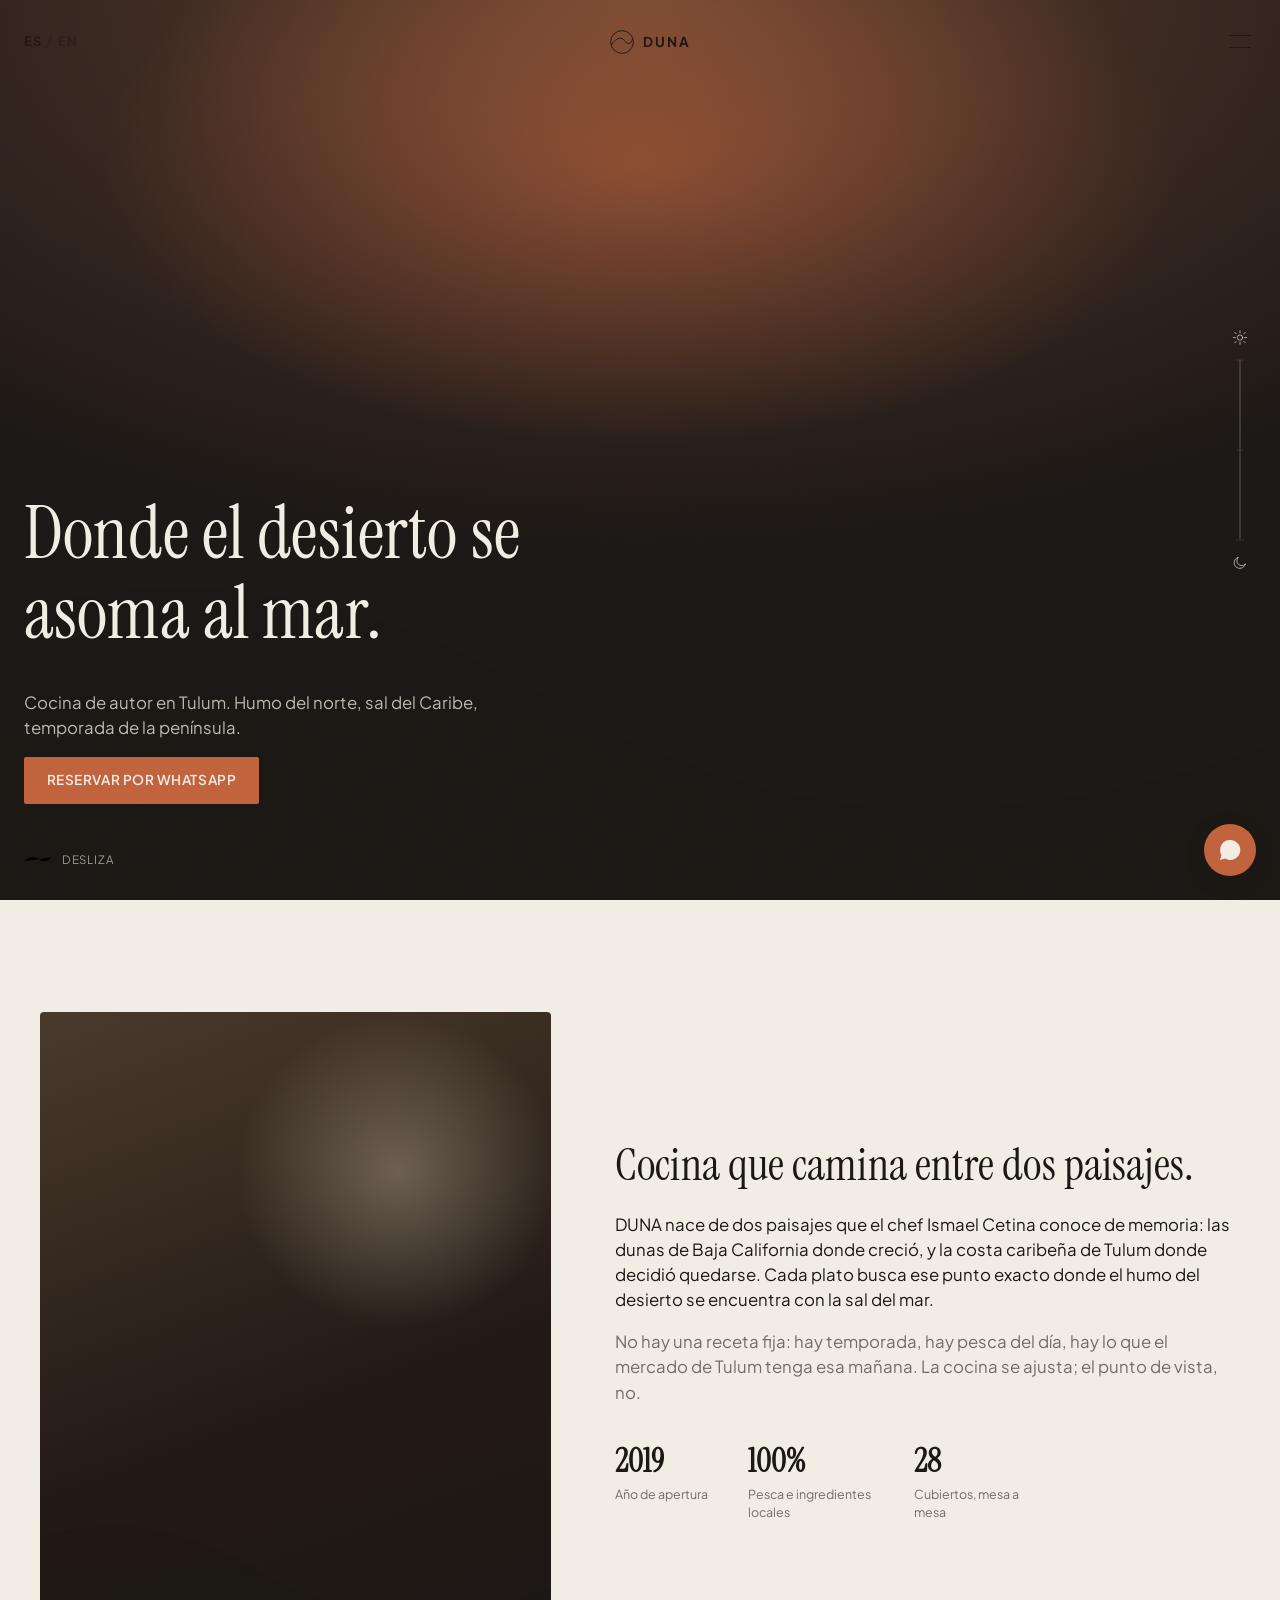
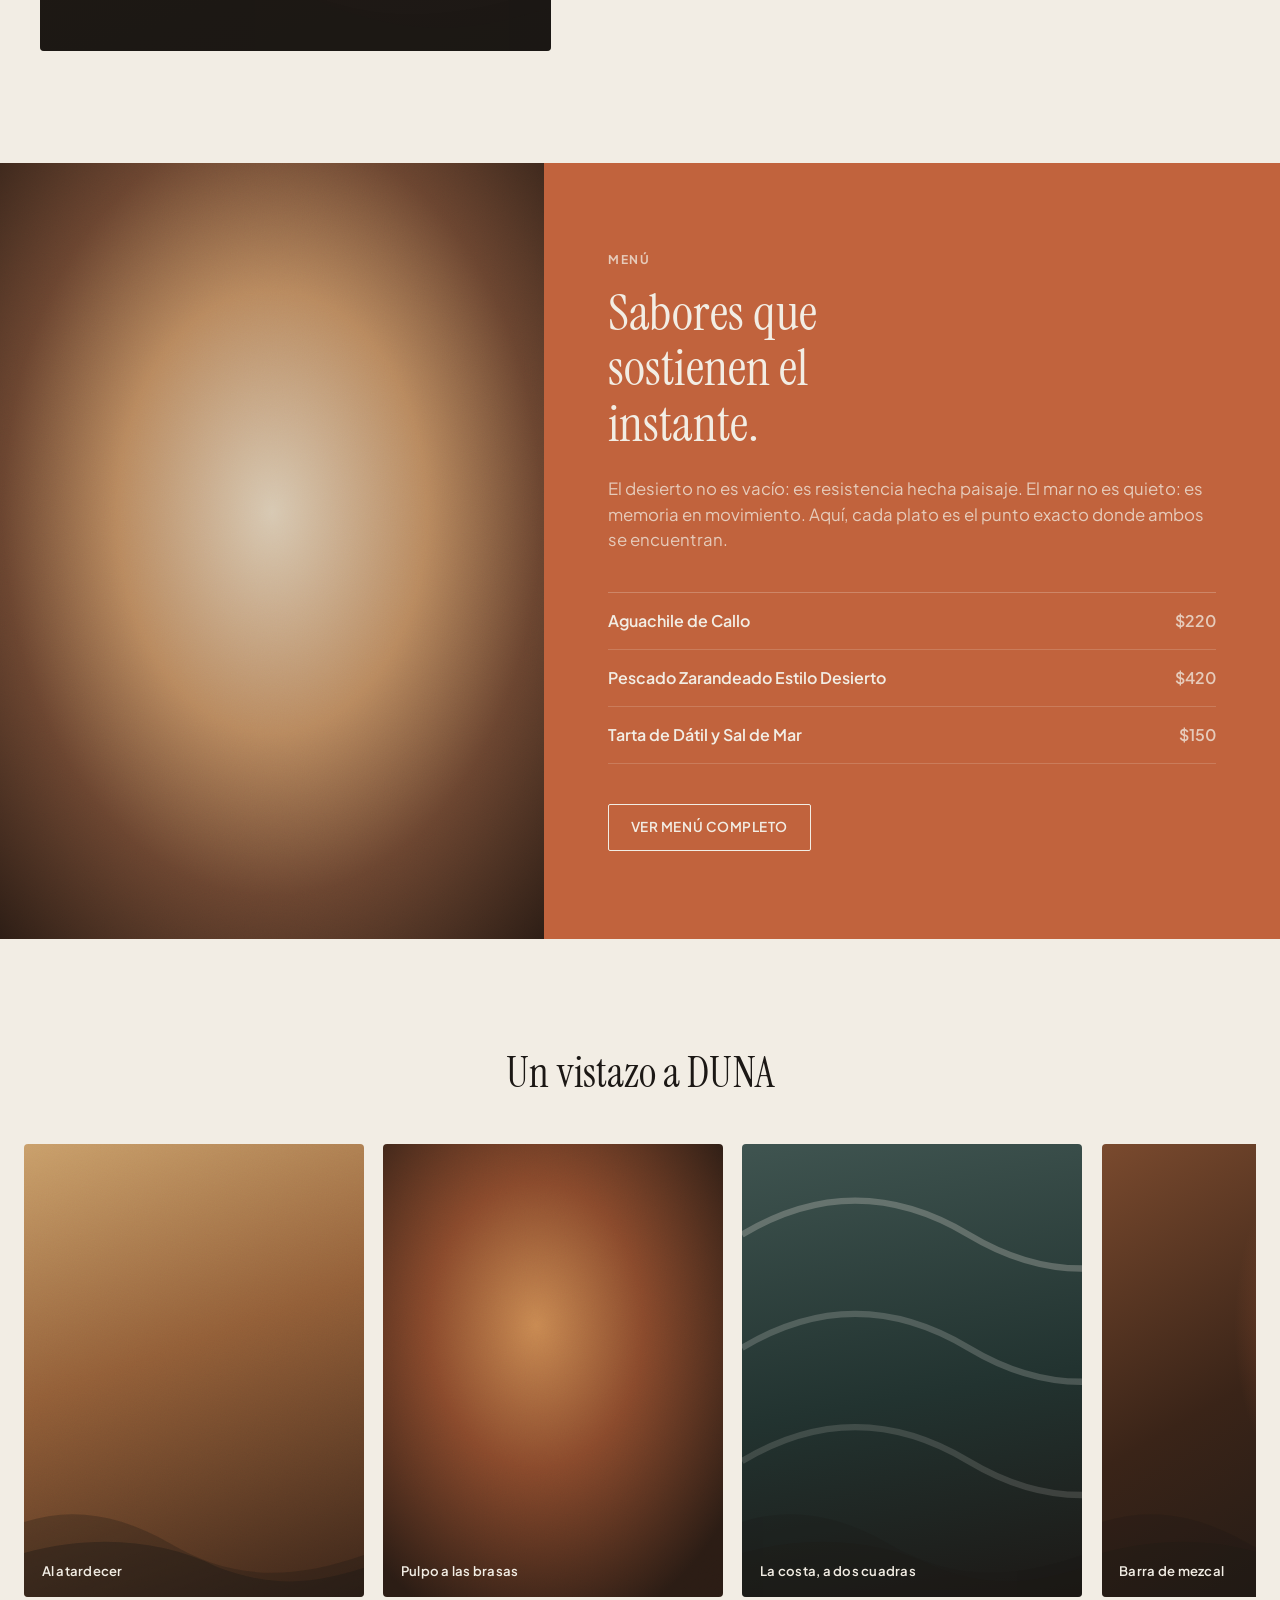
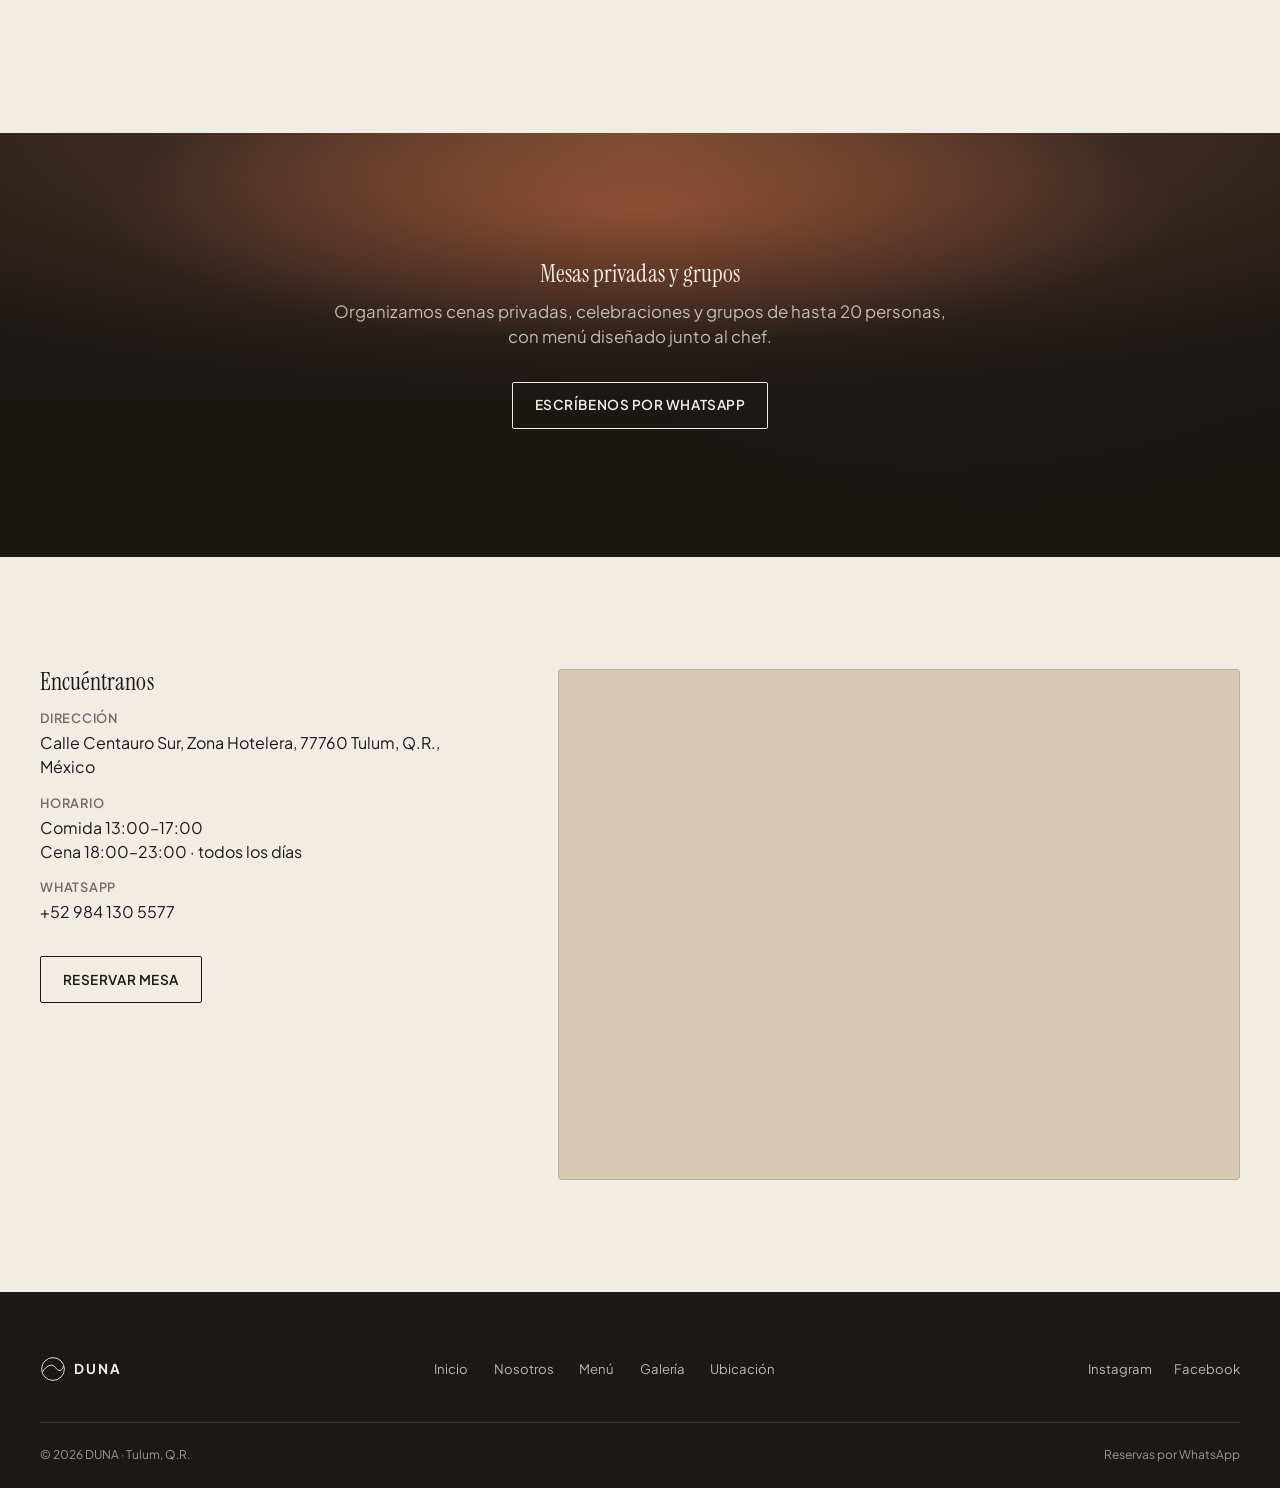
==== commit 37e743aa: "Animaciones premium en todo el sitio + cache-busting para deploy - Reveal on scroll genérico (Inters" ====
--- a/index.html
+++ b/index.html
@@ -9,7 +9,7 @@
 <link rel="preconnect" href="https://fonts.googleapis.com">
 <link rel="preconnect" href="https://fonts.gstatic.com" crossorigin>
 <link href="https://fonts.googleapis.com/css2?family=Instrument+Serif:ital@0&family=Plus+Jakarta+Sans:wght@400;500;600;700&display=swap" rel="stylesheet">
-<link rel="stylesheet" href="css/styles.css">
+<link rel="stylesheet" href="css/styles.css?v=3">
 </head>
 <body>
 
@@ -119,14 +119,14 @@
   <section id="nosotros" class="section about" data-daybar-theme="light">
     <div class="about-grid">
       <div class="art art--interior about-art"></div>
-      <div class="about-copy">
+      <div class="about-copy reveal">
         <h2 data-es="Cocina que camina entre dos paisajes." data-en="Cooking that walks between two landscapes.">Cocina que camina entre dos paisajes.</h2>
         <p data-es="DUNA nace de dos paisajes que el chef Ismael Cetina conoce de memoria: las dunas de Baja California donde creció, y la costa caribeña de Tulum donde decidió quedarse. Cada plato busca ese punto exacto donde el humo del desierto se encuentra con la sal del mar." data-en="DUNA comes from two landscapes chef Ismael Cetina knows by heart: the dunes of Baja California where he grew up, and the Caribbean coast of Tulum where he chose to stay. Every dish looks for that exact point where desert smoke meets sea salt.">DUNA nace de dos paisajes que el chef Ismael Cetina conoce de memoria: las dunas de Baja California donde creció, y la costa caribeña de Tulum donde decidió quedarse. Cada plato busca ese punto exacto donde el humo del desierto se encuentra con la sal del mar.</p>
         <p class="muted" data-es="No hay una receta fija: hay temporada, hay pesca del día, hay lo que el mercado de Tulum tenga esa mañana. La cocina se ajusta; el punto de vista, no." data-en="There is no fixed recipe: there is season, there is the day's catch, there is whatever Tulum's market has that morning. The kitchen adjusts; the point of view doesn't.">No hay una receta fija: hay temporada, hay pesca del día, hay lo que el mercado de Tulum tenga esa mañana. La cocina se ajusta; el punto de vista, no.</p>
         <div class="about-stats">
-          <div><strong>2019</strong><span data-es="Año de apertura" data-en="Opening year">Año de apertura</span></div>
-          <div><strong>100%</strong><span data-es="Pesca e ingredientes locales" data-en="Local catch &amp; ingredients">Pesca e ingredientes locales</span></div>
-          <div><strong>28</strong><span data-es="Cubiertos, mesa a mesa" data-en="Seats, table by table">Cubiertos, mesa a mesa</span></div>
+          <div><strong data-count-to="2019">0</strong><span data-es="Año de apertura" data-en="Opening year">Año de apertura</span></div>
+          <div><strong data-count-to="100" data-suffix="%">0%</strong><span data-es="Pesca e ingredientes locales" data-en="Local catch &amp; ingredients">Pesca e ingredientes locales</span></div>
+          <div><strong data-count-to="28">0</strong><span data-es="Cubiertos, mesa a mesa" data-en="Seats, table by table">Cubiertos, mesa a mesa</span></div>
         </div>
       </div>
     </div>
@@ -135,7 +135,7 @@
   <section id="menu" class="section menu-preview" data-daybar-theme="dark">
     <div class="menu-preview-grid">
       <div class="art art--plate menu-preview-art"></div>
-      <div class="menu-preview-content">
+      <div class="menu-preview-content reveal">
         <span class="eyebrow" data-es="Menú" data-en="Menu">Menú</span>
         <h2 data-es="Sabores que sostienen el instante." data-en="Flavors that hold the moment.">Sabores que sostienen el instante.</h2>
         <p class="menu-intro" data-es="El desierto no es vacío: es resistencia hecha paisaje. El mar no es quieto: es memoria en movimiento. Aquí, cada plato es el punto exacto donde ambos se encuentran." data-en="The desert isn't empty — it's resistance turned into landscape. The sea isn't still — it's memory in motion. Here, every dish is the exact point where both meet.">El desierto no es vacío: es resistencia hecha paisaje. El mar no es quieto: es memoria en movimiento. Aquí, cada plato es el punto exacto donde ambos se encuentran.</p>
@@ -154,20 +154,20 @@
   </section>
 
   <section id="galeria" class="section gallery-section" data-daybar-theme="light">
-    <h2 data-es="Un vistazo a DUNA" data-en="A glimpse of DUNA">Un vistazo a DUNA</h2>
+    <h2 class="reveal" data-es="Un vistazo a DUNA" data-en="A glimpse of DUNA">Un vistazo a DUNA</h2>
     <div class="gallery-scroll">
-      <figure class="art art--dune gallery-item"><figcaption data-es="Al atardecer" data-en="At dusk">Al atardecer</figcaption></figure>
-      <figure class="art art--plate2 gallery-item"><figcaption data-es="Pulpo a las brasas" data-en="Charred octopus">Pulpo a las brasas</figcaption></figure>
-      <figure class="art art--wave gallery-item"><figcaption data-es="La costa, a dos cuadras" data-en="The coast, two blocks away">La costa, a dos cuadras</figcaption></figure>
-      <figure class="art art--glass gallery-item"><figcaption data-es="Barra de mezcal" data-en="Mezcal bar">Barra de mezcal</figcaption></figure>
-      <figure class="art art--interior2 gallery-item"><figcaption data-es="Sala principal" data-en="Main dining room">Sala principal</figcaption></figure>
-      <figure class="art art--citrus gallery-item"><figcaption data-es="Cítricos de temporada" data-en="Seasonal citrus">Cítricos de temporada</figcaption></figure>
+      <figure class="art art--dune gallery-item reveal"><figcaption data-es="Al atardecer" data-en="At dusk">Al atardecer</figcaption></figure>
+      <figure class="art art--plate2 gallery-item reveal"><figcaption data-es="Pulpo a las brasas" data-en="Charred octopus">Pulpo a las brasas</figcaption></figure>
+      <figure class="art art--wave gallery-item reveal"><figcaption data-es="La costa, a dos cuadras" data-en="The coast, two blocks away">La costa, a dos cuadras</figcaption></figure>
+      <figure class="art art--glass gallery-item reveal"><figcaption data-es="Barra de mezcal" data-en="Mezcal bar">Barra de mezcal</figcaption></figure>
+      <figure class="art art--interior2 gallery-item reveal"><figcaption data-es="Sala principal" data-en="Main dining room">Sala principal</figcaption></figure>
+      <figure class="art art--citrus gallery-item reveal"><figcaption data-es="Cítricos de temporada" data-en="Seasonal citrus">Cítricos de temporada</figcaption></figure>
     </div>
   </section>
 
   <section id="eventos" class="section events-section" data-daybar-theme="dark">
     <div class="art art--dusk events-art" aria-hidden="true"></div>
-    <div class="events-inner">
+    <div class="events-inner reveal">
       <h2 data-es="Mesas privadas y grupos" data-en="Private tables &amp; groups">Mesas privadas y grupos</h2>
       <p data-es="Organizamos cenas privadas, celebraciones y grupos de hasta 20 personas, con menú diseñado junto al chef." data-en="We host private dinners, celebrations and groups of up to 20, with a menu built alongside the chef.">Organizamos cenas privadas, celebraciones y grupos de hasta 20 personas, con menú diseñado junto al chef.</p>
       <a href="#" class="btn btn-outline btn-on-dark" data-whatsapp="events">
@@ -178,7 +178,7 @@
 
   <section id="ubicacion" class="section location-section" data-daybar-theme="light">
     <div class="location-grid">
-      <div class="location-info">
+      <div class="location-info reveal">
         <h2 data-es="Encuéntranos" data-en="Find us">Encuéntranos</h2>
         <dl>
           <dt data-es="Dirección" data-en="Address">Dirección</dt>
@@ -195,7 +195,7 @@
           <span data-es="Reservar mesa" data-en="Reserve a table">Reservar mesa</span>
         </a>
       </div>
-      <div class="location-map">
+      <div class="location-map reveal">
         <iframe title="Mapa DUNA Tulum" loading="lazy" referrerpolicy="no-referrer-when-downgrade"
           src="https://www.openstreetmap.org/export/embed.html?bbox=-87.4754%2C20.2044%2C-87.4554%2C20.2184&amp;layer=mapnik&amp;marker=20.2114%2C-87.4654"></iframe>
       </div>
@@ -238,6 +238,6 @@
   </svg>
 </a>
 
-<script src="js/main.js"></script>
+<script src="js/main.js?v=3"></script>
 </body>
 </html>
--- a/css/styles.css
+++ b/css/styles.css
@@ -62,8 +62,10 @@
   letter-spacing:.04em;
   text-transform:uppercase;
   border:1px solid transparent;
-  transition:background .2s ease, color .2s ease, border-color .2s ease;
-}
+  transition:background .2s ease, color .2s ease, border-color .2s ease, transform .3s cubic-bezier(.16,1,.3,1), box-shadow .3s ease;
+}
+.btn:hover{transform:translateY(-2px);box-shadow:0 8px 20px rgba(28,24,21,.14)}
+.btn:active{transform:translateY(0)}
 .btn-primary{background:var(--terracotta);color:var(--cream);}
 .btn-primary:hover{background:var(--terracotta-dark)}
 .btn-outline{border-color:var(--ink);color:var(--ink)}
@@ -74,6 +76,35 @@
 .arc-icon{width:28px;height:8px}
 .arc-icon path{fill:none;stroke:currentColor;stroke-width:1.6;stroke-linecap:round}
 .arc-icon.big{width:100%;height:auto}
+
+/* ===== Reveal on scroll ===== */
+.reveal{
+  opacity:0;transform:translateY(24px);
+  transition:opacity .8s cubic-bezier(.16,1,.3,1), transform .8s cubic-bezier(.16,1,.3,1);
+}
+.reveal.is-visible{opacity:1;transform:none}
+
+/* ===== Hero entrance ===== */
+@keyframes hero-fade-up{
+  from{opacity:0;transform:translateY(18px)}
+  to{opacity:1;transform:none}
+}
+.hero-content h1,.hero-content p,.hero-content .btn{
+  opacity:0;
+  animation:hero-fade-up .9s cubic-bezier(.16,1,.3,1) forwards;
+}
+.hero-content h1{animation-delay:.15s}
+.hero-content p{animation-delay:.35s}
+.hero-content .btn{animation-delay:.5s}
+
+/* ===== Art panels: slow living zoom ===== */
+@keyframes art-breathe{
+  from{transform:scale(1)}
+  to{transform:scale(1.045)}
+}
+.hero-art,.menu-preview-art,.about-art,.events-art{
+  animation:art-breathe 22s ease-in-out infinite alternate;
+}
 
 /* ===== Section rhythm ===== */
 section[id]{scroll-margin-top:var(--header-h)}
@@ -191,7 +222,7 @@
 .daybar-fill{
   position:absolute;left:0;top:0;width:100%;height:0%;
   background:currentColor;opacity:1;border-radius:2px;
-  transition:height .05s linear;
+  transition:height .15s cubic-bezier(.4,0,.2,1);
 }
 .daybar-marker-arc{
   position:absolute;left:50%;bottom:0;transform:translate(-50%,50%);
@@ -235,8 +266,16 @@
   font-size:clamp(1.8rem,5vw,2.6rem);
   padding:.25em 0;
   position:relative;
-  transition:opacity .2s ease;
-}
+  opacity:0;transform:translateY(14px);
+  transition:opacity .5s cubic-bezier(.16,1,.3,1), transform .5s cubic-bezier(.16,1,.3,1);
+}
+.nav-overlay.is-open .nav-link{opacity:1;transform:none}
+.nav-links .nav-link:nth-child(1){transition-delay:.15s}
+.nav-links .nav-link:nth-child(2){transition-delay:.21s}
+.nav-links .nav-link:nth-child(3){transition-delay:.27s}
+.nav-links .nav-link:nth-child(4){transition-delay:.33s}
+.nav-links .nav-link:nth-child(5){transition-delay:.39s}
+.nav-links .nav-link:nth-child(6){transition-delay:.45s}
 .nav-link::after{
   content:"";position:absolute;left:8%;right:8%;bottom:.12em;height:6px;
   background-image:url("data:image/svg+xml;utf8,<svg xmlns='http://www.w3.org/2000/svg' viewBox='0 0 120 12'><path d='M2 8 C 20 2, 40 2, 60 7 C 80 12, 100 12, 118 4' fill='none' stroke='%23c1633d' stroke-width='2'/></svg>");
@@ -291,6 +330,7 @@
 .about-grid{
   max-width:1200px;margin:0 auto;
   display:grid;grid-template-columns:.9fr 1.1fr;gap:4rem;align-items:center;
+  overflow:hidden;
 }
 .about-art{aspect-ratio:4/5;border-radius:4px}
 .about-copy h2{font-size:clamp(2rem,4.2vw,2.8rem)}
@@ -301,7 +341,7 @@
 
 /* ===== Menu preview (home) ===== */
 .menu-preview{background:var(--terracotta);color:var(--cream);padding:0}
-.menu-preview-grid{display:grid;grid-template-columns:.85fr 1.15fr}
+.menu-preview-grid{display:grid;grid-template-columns:.85fr 1.15fr;overflow:hidden}
 .menu-preview-art{min-height:440px}
 .menu-preview-content{padding:5.5rem 4rem}
 .eyebrow{
@@ -340,9 +380,16 @@
   display:grid;grid-template-columns:repeat(3,1fr);gap:2.5rem;
   max-width:1200px;margin:0 auto;padding:0 1.5rem 2rem;
 }
-.dish-card{display:flex;flex-direction:column}
+.dish-card{display:flex;flex-direction:column;transition:transform .4s cubic-bezier(.16,1,.3,1), opacity .8s cubic-bezier(.16,1,.3,1)}
+.dish-card:hover{transform:translateY(-6px)}
+.dish-grid .dish-card:nth-child(2){transition-delay:.08s}
+.dish-grid .dish-card:nth-child(3){transition-delay:.16s}
+.dish-grid .dish-card:nth-child(4){transition-delay:.24s}
+.dish-grid .dish-card:nth-child(5){transition-delay:.32s}
+.dish-grid .dish-card:hover{transition-delay:0s}
 .dish-card.is-hidden{display:none}
-.dish-card-art{aspect-ratio:4/3;border-radius:4px;margin-bottom:1.2rem}
+.dish-card-art{aspect-ratio:4/3;border-radius:4px;margin-bottom:1.2rem;transition:transform .5s cubic-bezier(.16,1,.3,1), box-shadow .4s ease}
+.dish-card:hover .dish-card-art{transform:scale(1.05);box-shadow:0 14px 30px rgba(28,24,21,.18)}
 .dish-card-row{display:flex;justify-content:space-between;gap:1rem;align-items:baseline}
 .dish-card-name{font-family:var(--font-display);font-size:1.3rem}
 .dish-card-price{font-weight:600;color:var(--terracotta);white-space:nowrap}
@@ -359,7 +406,15 @@
 .gallery-item{
   flex:0 0 auto;width:min(72vw,340px);aspect-ratio:3/4;
   border-radius:4px;scroll-snap-align:start;position:relative;margin:0;
-}
+  transition:transform .5s cubic-bezier(.16,1,.3,1), opacity .8s cubic-bezier(.16,1,.3,1);
+}
+.gallery-item:hover{transform:scale(1.04);z-index:3}
+.gallery-scroll .gallery-item:nth-child(2){transition-delay:.08s}
+.gallery-scroll .gallery-item:nth-child(3){transition-delay:.16s}
+.gallery-scroll .gallery-item:nth-child(4){transition-delay:.24s}
+.gallery-scroll .gallery-item:nth-child(5){transition-delay:.32s}
+.gallery-scroll .gallery-item:nth-child(6){transition-delay:.4s}
+.gallery-scroll .gallery-item:hover{transition-delay:0s}
 .gallery-item figcaption{
   position:absolute;left:1.1rem;bottom:1rem;z-index:2;
   color:var(--cream);font-size:.82rem;font-weight:600;letter-spacing:.02em;
@@ -464,3 +519,14 @@
   .footer-top{flex-direction:column;align-items:flex-start}
   .nav-feature-text{flex-direction:column;align-items:flex-start;gap:.4rem}
 }
+
+/* ===== Respeta "reducir movimiento" del sistema operativo ===== */
+@media (prefers-reduced-motion: reduce){
+  .reveal{opacity:1;transform:none;transition:none}
+  .hero-content h1,.hero-content p,.hero-content .btn{
+    opacity:1;animation:none;
+  }
+  .hero-art,.menu-preview-art,.about-art,.events-art{animation:none}
+  .nav-link{transition:none}
+  .btn,.gallery-item,.dish-card,.dish-card-art,.daybar-fill{transition:none}
+}
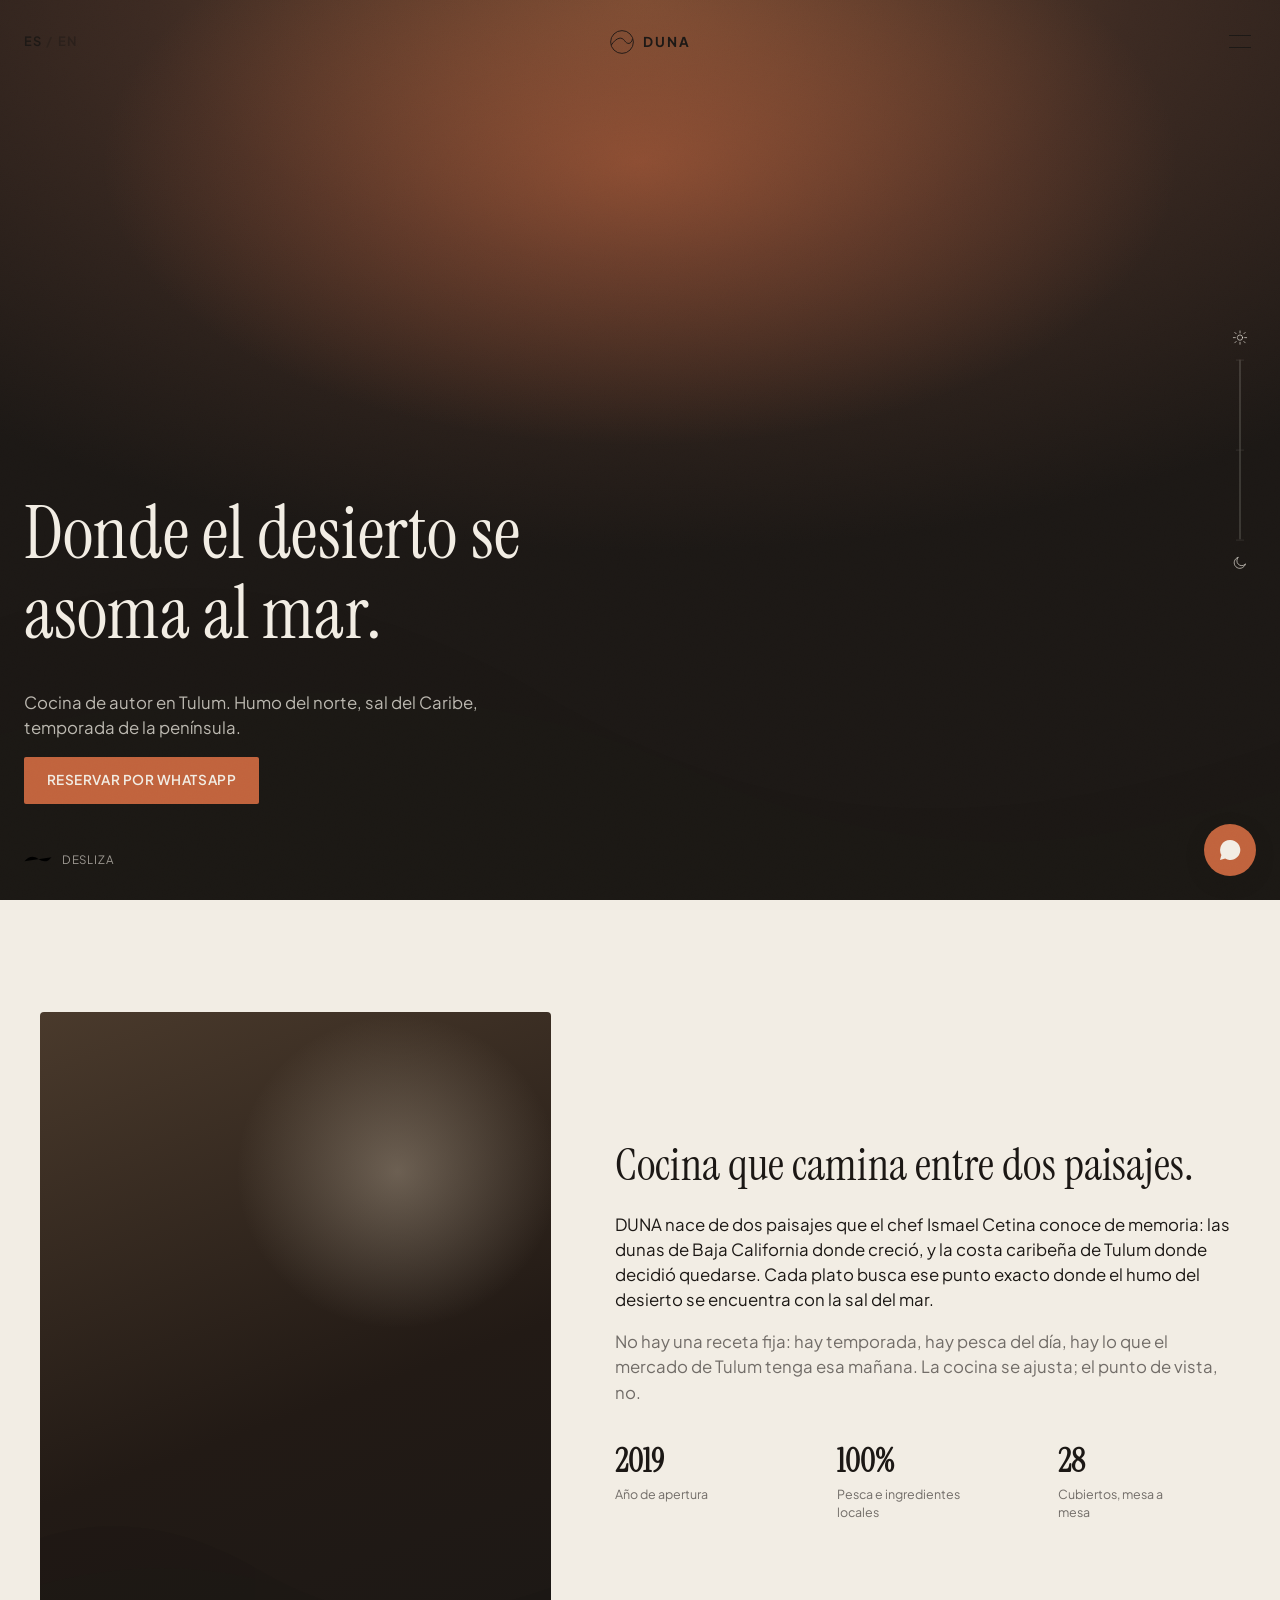
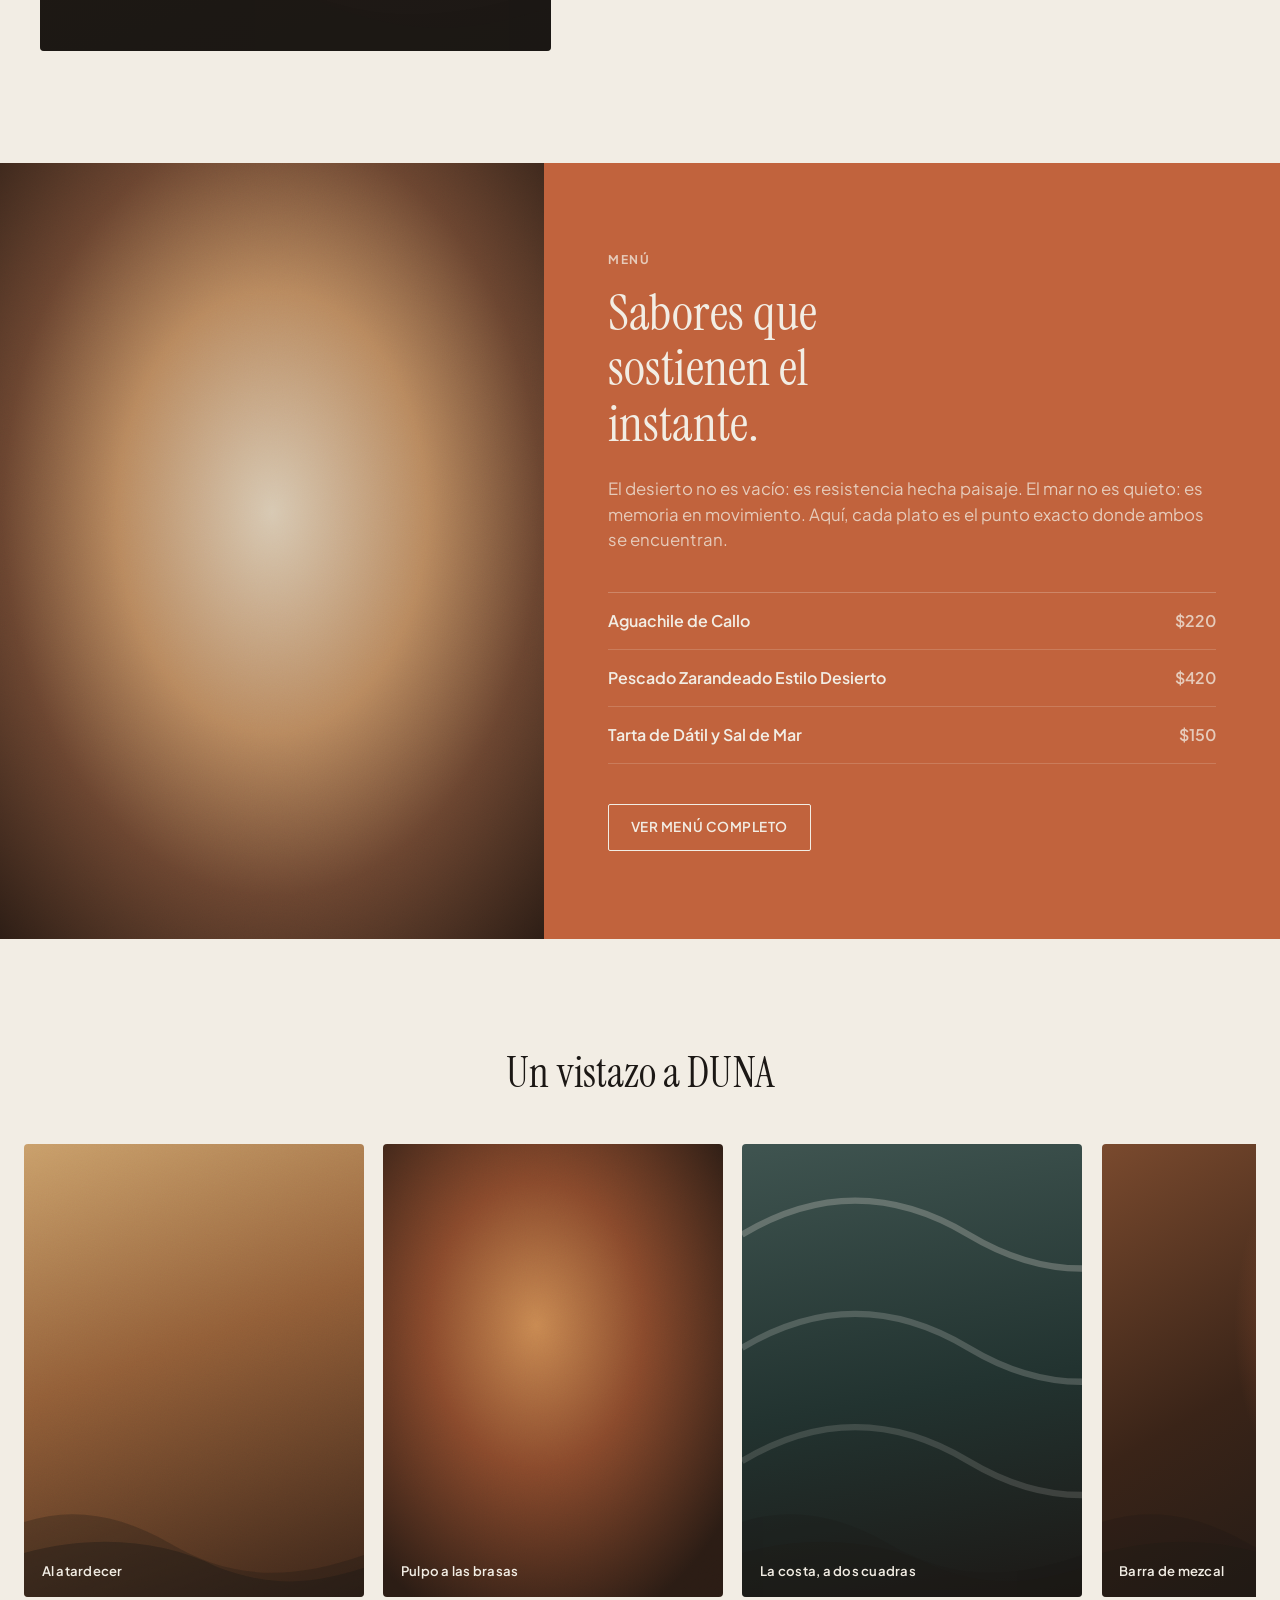
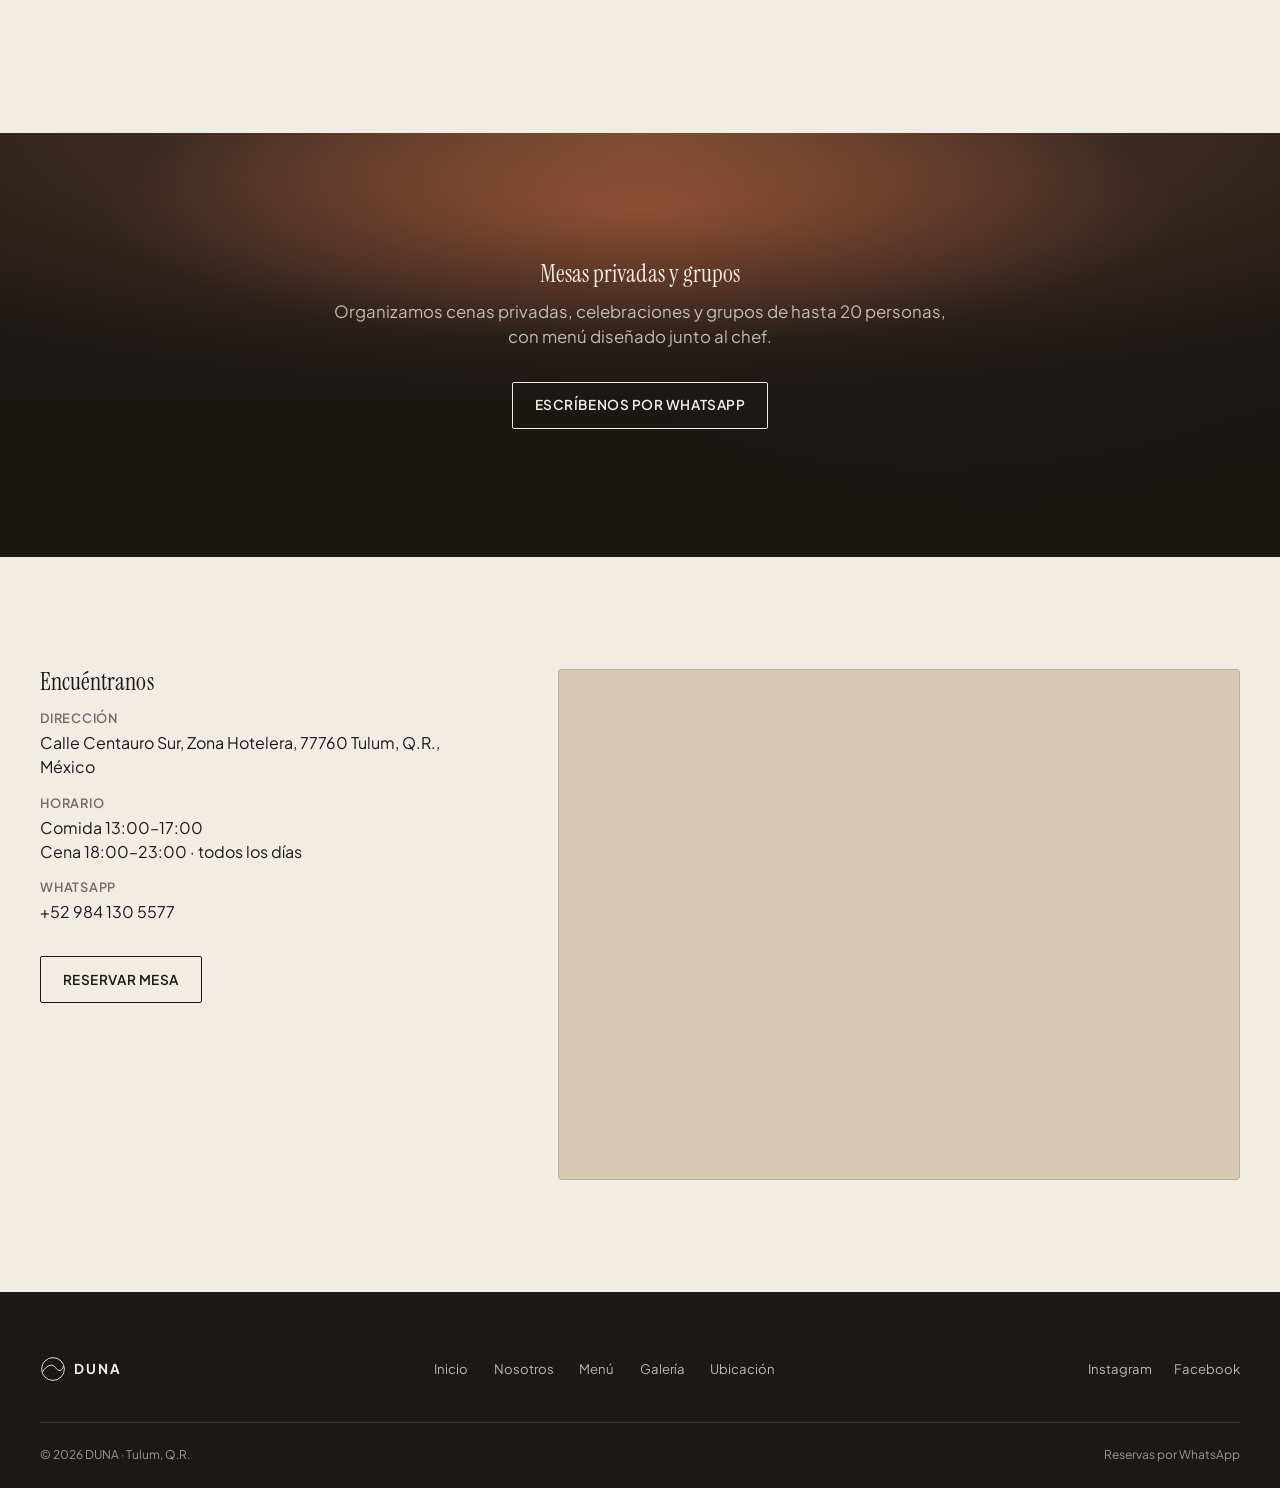
==== commit 4e341cf7: "Wizard de reserva interactivo (100% frontend, sin backend) Agrega un flujo de reserva paso a paso ac" ====
--- a/index.html
+++ b/index.html
@@ -9,7 +9,7 @@
 <link rel="preconnect" href="https://fonts.googleapis.com">
 <link rel="preconnect" href="https://fonts.gstatic.com" crossorigin>
 <link href="https://fonts.googleapis.com/css2?family=Instrument+Serif:ital@0&family=Plus+Jakarta+Sans:wght@400;500;600;700&display=swap" rel="stylesheet">
-<link rel="stylesheet" href="css/styles.css?v=3">
+<link rel="stylesheet" href="css/styles.css?v=4">
 </head>
 <body>
 
@@ -65,7 +65,7 @@
 
 <div class="nav-overlay" id="navOverlay">
   <div class="nav-overlay-top">
-    <a href="#" class="btn btn-outline nav-book" data-whatsapp="book">
+    <a href="#" class="btn btn-outline nav-book" data-whatsapp="book" data-booking-trigger="true">
       <span data-es="Reservar" data-en="Book now">Reservar</span>
     </a>
     <span class="nav-overlay-logo">DUNA</span>
@@ -106,7 +106,7 @@
     <div class="hero-content">
       <h1 data-es="Donde el desierto se asoma al mar." data-en="Where the desert meets the sea.">Donde el desierto se asoma al mar.</h1>
       <p data-es="Cocina de autor en Tulum. Humo del norte, sal del Caribe, temporada de la península." data-en="Author-driven cooking in Tulum. Northern smoke, Caribbean salt, whatever the peninsula is in season for.">Cocina de autor en Tulum. Humo del norte, sal del Caribe, temporada de la península.</p>
-      <a href="#" class="btn btn-primary" data-whatsapp="book">
+      <a href="#" class="btn btn-primary" data-whatsapp="book" data-booking-trigger="true">
         <span data-es="Reservar por WhatsApp" data-en="Reserve on WhatsApp">Reservar por WhatsApp</span>
       </a>
     </div>
@@ -191,7 +191,7 @@
           <dt>WhatsApp</dt>
           <dd>+52 984 130 5577</dd>
         </dl>
-        <a href="#" class="btn btn-outline" data-whatsapp="book">
+        <a href="#" class="btn btn-outline" data-whatsapp="book" data-booking-trigger="true">
           <span data-es="Reservar mesa" data-en="Reserve a table">Reservar mesa</span>
         </a>
       </div>
@@ -238,6 +238,113 @@
   </svg>
 </a>
 
-<script src="js/main.js?v=3"></script>
+<div class="booking-modal" id="bookingModal" aria-hidden="true">
+  <div class="booking-backdrop" id="bookingBackdrop"></div>
+  <div class="booking-panel" role="dialog" aria-modal="true" aria-labelledby="bookingTitle">
+    <div class="booking-panel-header">
+      <span class="booking-panel-title" id="bookingTitle" data-es="Reservar mesa" data-en="Reserve a table">Reservar mesa</span>
+      <button class="booking-close" id="bookingClose" aria-label="Cerrar" type="button">
+        <svg viewBox="0 0 24 24" aria-hidden="true"><path d="M4 4l16 16M20 4L4 20"/></svg>
+      </button>
+    </div>
+
+    <div class="booking-progress">
+      <svg class="booking-progress-svg" viewBox="0 0 400 24" preserveAspectRatio="none" aria-hidden="true">
+        <path class="booking-progress-track" d="M0 12 Q 25 0 50 12 T 100 12 T 150 12 T 200 12 T 250 12 T 300 12 T 350 12 T 400 12"/>
+        <path class="booking-progress-fill" id="bookingProgressFill" d="M0 12 Q 25 0 50 12 T 100 12 T 150 12 T 200 12 T 250 12 T 300 12 T 350 12 T 400 12"/>
+      </svg>
+      <div class="booking-progress-dots" id="bookingProgressDots">
+        <span class="booking-progress-dot" data-step-dot="0"></span>
+        <span class="booking-progress-dot" data-step-dot="1"></span>
+        <span class="booking-progress-dot" data-step-dot="2"></span>
+        <span class="booking-progress-dot" data-step-dot="3"></span>
+        <span class="booking-progress-dot" data-step-dot="4"></span>
+      </div>
+    </div>
+
+    <div class="booking-steps" id="bookingSteps">
+
+      <section class="booking-step" data-step="date">
+        <h3 class="booking-step-title" data-es="¿Qué día?" data-en="Which day?">¿Qué día?</h3>
+        <div class="booking-calendar">
+          <div class="booking-cal-header">
+            <button class="booking-cal-nav" id="bookingCalPrev" aria-label="Mes anterior" type="button">
+              <svg viewBox="0 0 24 24" aria-hidden="true"><path d="M15 5l-7 7 7 7"/></svg>
+            </button>
+            <span class="booking-cal-month" id="bookingCalMonth">—</span>
+            <button class="booking-cal-nav" id="bookingCalNext" aria-label="Mes siguiente" type="button">
+              <svg viewBox="0 0 24 24" aria-hidden="true"><path d="M9 5l7 7-7 7"/></svg>
+            </button>
+          </div>
+          <div class="booking-cal-weekdays" id="bookingCalWeekdays"></div>
+          <div class="booking-cal-days" id="bookingCalDays"></div>
+        </div>
+      </section>
+
+      <section class="booking-step" data-step="time">
+        <h3 class="booking-step-title" data-es="¿A qué hora?" data-en="What time?">¿A qué hora?</h3>
+        <div class="booking-time-group">
+          <span class="booking-time-group-label" data-es="Comida · 13:00–17:00" data-en="Lunch · 1:00–5:00 PM">Comida · 13:00–17:00</span>
+          <div class="booking-time-chips" id="bookingTimeChipsLunch"></div>
+        </div>
+        <div class="booking-time-group">
+          <span class="booking-time-group-label" data-es="Cena · 18:00–23:00" data-en="Dinner · 6:00–11:00 PM">Cena · 18:00–23:00</span>
+          <div class="booking-time-chips" id="bookingTimeChipsDinner"></div>
+        </div>
+      </section>
+
+      <section class="booking-step" data-step="guests">
+        <h3 class="booking-step-title" data-es="¿Cuántas personas?" data-en="How many guests?">¿Cuántas personas?</h3>
+        <div class="booking-stepper" id="bookingStepper">
+          <button class="booking-stepper-btn" id="bookingGuestsMinus" aria-label="Menos" type="button">−</button>
+          <span class="booking-stepper-value" id="bookingGuestsValue">2</span>
+          <button class="booking-stepper-btn" id="bookingGuestsPlus" aria-label="Más" type="button">+</button>
+        </div>
+        <p class="muted booking-hint" data-es="Grupos de más de 12 personas, escríbenos directo por WhatsApp." data-en="Groups larger than 12, message us directly on WhatsApp.">Grupos de más de 12 personas, escríbenos directo por WhatsApp.</p>
+      </section>
+
+      <section class="booking-step" data-step="contact">
+        <h3 class="booking-step-title" data-es="Tus datos" data-en="Your details">Tus datos</h3>
+        <div class="booking-field">
+          <label for="bookingName" data-es="Nombre" data-en="Name">Nombre</label>
+          <input type="text" id="bookingName" class="booking-input" autocomplete="name">
+          <span class="booking-field-error" data-es="Ingresá tu nombre" data-en="Enter your name">Ingresá tu nombre</span>
+        </div>
+        <div class="booking-field">
+          <label for="bookingPhone" data-es="Teléfono / WhatsApp" data-en="Phone / WhatsApp">Teléfono / WhatsApp</label>
+          <input type="tel" id="bookingPhone" class="booking-input" autocomplete="tel" placeholder="+52 984 000 0000">
+          <span class="booking-field-error" data-es="Ingresá un teléfono válido" data-en="Enter a valid phone number">Ingresá un teléfono válido</span>
+        </div>
+      </section>
+
+      <section class="booking-step" data-step="summary">
+        <h3 class="booking-step-title" data-es="Confirmá tu reserva" data-en="Confirm your reservation">Confirmá tu reserva</h3>
+        <div class="booking-ticket">
+          <svg class="arc-icon" viewBox="0 0 120 32" aria-hidden="true"><use href="#arc-motif"/></svg>
+          <dl class="booking-ticket-rows">
+            <div><dt data-es="Fecha" data-en="Date">Fecha</dt><dd id="bookingSummaryDate">—</dd></div>
+            <div><dt data-es="Hora" data-en="Time">Hora</dt><dd id="bookingSummaryTime">—</dd></div>
+            <div><dt data-es="Personas" data-en="Guests">Personas</dt><dd id="bookingSummaryGuests">—</dd></div>
+            <div><dt data-es="Nombre" data-en="Name">Nombre</dt><dd id="bookingSummaryName">—</dd></div>
+            <div><dt>WhatsApp</dt><dd id="bookingSummaryPhone">—</dd></div>
+          </dl>
+        </div>
+      </section>
+
+    </div>
+
+    <div class="booking-nav">
+      <button class="btn btn-outline booking-back" id="bookingBack" type="button">
+        <span data-es="Atrás" data-en="Back">Atrás</span>
+      </button>
+      <button class="btn btn-primary booking-next" id="bookingNext" type="button">
+        <span data-es="Siguiente" data-en="Next">Siguiente</span>
+      </button>
+    </div>
+
+  </div>
+</div>
+
+<script src="js/main.js?v=4"></script>
 </body>
 </html>
--- a/css/styles.css
+++ b/css/styles.css
@@ -335,7 +335,8 @@
 .about-art{aspect-ratio:4/5;border-radius:4px}
 .about-copy h2{font-size:clamp(2rem,4.2vw,2.8rem)}
 .about-copy p{font-size:1.05rem;max-width:52ch}
-.about-stats{display:flex;gap:2.5rem;margin-top:2rem;flex-wrap:wrap}
+.about-stats{display:flex;gap:2.5rem;margin-top:2rem}
+.about-stats > div{flex:1;min-width:0}
 .about-stats strong{display:block;font-family:var(--font-display);font-size:2rem}
 .about-stats span{font-size:.78rem;color:var(--ink-60);max-width:14ch;display:block}
 
@@ -468,6 +469,186 @@
 .whatsapp-float:hover{background:var(--terracotta-dark)}
 .whatsapp-float svg{width:24px;height:24px;fill:currentColor}
 
+/* ===== Booking wizard modal ===== */
+.booking-modal{
+  position:fixed;inset:0;z-index:600;
+  display:flex;align-items:center;justify-content:center;
+  visibility:hidden;pointer-events:none;
+}
+.booking-modal.is-open{visibility:visible;pointer-events:auto}
+.booking-backdrop{
+  position:absolute;inset:0;background:rgba(28,24,21,.55);
+  opacity:0;transition:opacity .35s ease;
+}
+.booking-modal.is-open .booking-backdrop{opacity:1}
+
+.booking-panel{
+  position:relative;z-index:2;
+  width:min(480px, calc(100vw - 2.5rem));
+  max-height:min(680px, 90vh);
+  background:var(--cream);
+  border-radius:8px;
+  box-shadow:0 30px 60px rgba(28,24,21,.35);
+  display:flex;flex-direction:column;
+  padding:1.75rem 2rem 2rem;
+  opacity:0;transform:scale(.96) translateY(8px);
+  transition:opacity .4s cubic-bezier(.16,1,.3,1), transform .4s cubic-bezier(.16,1,.3,1);
+  overflow-y:auto;
+}
+.booking-modal.is-open .booking-panel{opacity:1;transform:scale(1) translateY(0)}
+
+.booking-panel-header{
+  display:flex;align-items:center;justify-content:space-between;
+  margin-bottom:1.5rem;flex-shrink:0;
+}
+.booking-panel-title{font-family:var(--font-display);font-size:1.5rem}
+.booking-close{width:40px;height:40px;display:flex;align-items:center;justify-content:center;flex-shrink:0;margin-right:-.5rem}
+.booking-close svg{width:20px;height:20px}
+.booking-close path{fill:none;stroke:currentColor;stroke-width:1.6;stroke-linecap:round}
+
+/* progress: reutiliza el motivo de línea/arco de la marca como indicador */
+.booking-progress{position:relative;height:28px;margin-bottom:1.75rem;flex-shrink:0}
+.booking-progress-svg{position:absolute;inset:0;width:100%;height:100%}
+.booking-progress-track,.booking-progress-fill{fill:none;stroke-linecap:round;stroke-width:2}
+.booking-progress-track{stroke:var(--ink-15)}
+.booking-progress-fill{stroke:var(--terracotta);transition:stroke-dashoffset .5s cubic-bezier(.4,0,.2,1)}
+.booking-progress-dots{
+  position:relative;height:100%;
+  display:flex;justify-content:space-between;align-items:center;
+}
+.booking-progress-dot{
+  width:9px;height:9px;border-radius:50%;
+  background:var(--cream);border:2px solid var(--ink-15);
+  transition:background .3s ease, border-color .3s ease, transform .3s ease;
+}
+.booking-progress-dot.is-done{background:var(--terracotta);border-color:var(--terracotta)}
+.booking-progress-dot.is-current{border-color:var(--terracotta);transform:scale(1.3)}
+
+/* steps */
+.booking-steps{position:relative;overflow:hidden;flex:1 1 auto}
+.booking-step{display:none}
+.booking-step.is-active{display:block}
+@keyframes booking-in-fwd{from{opacity:0;transform:translateX(28px)}to{opacity:1;transform:none}}
+@keyframes booking-in-back{from{opacity:0;transform:translateX(-28px)}to{opacity:1;transform:none}}
+.booking-step.is-active.dir-fwd{animation:booking-in-fwd .45s cubic-bezier(.16,1,.3,1)}
+.booking-step.is-active.dir-back{animation:booking-in-back .45s cubic-bezier(.16,1,.3,1)}
+.booking-step-title{font-size:1.5rem;margin-bottom:1.25rem}
+
+/* calendar */
+.booking-cal-header{display:flex;align-items:center;justify-content:space-between;margin-bottom:1rem}
+.booking-cal-month{font-weight:600;font-size:.92rem;letter-spacing:.02em;text-transform:capitalize}
+.booking-cal-nav{
+  width:44px;height:44px;display:flex;align-items:center;justify-content:center;
+  border:1px solid var(--ink-15);border-radius:50%;
+  transition:border-color .2s ease, opacity .2s ease, transform .2s ease;
+}
+.booking-cal-nav svg{width:16px;height:16px}
+.booking-cal-nav path{fill:none;stroke:currentColor;stroke-width:1.8;stroke-linecap:round;stroke-linejoin:round}
+.booking-cal-nav:hover{border-color:var(--ink);transform:translateY(-1px)}
+.booking-cal-nav[disabled]{opacity:.25;pointer-events:none}
+
+.booking-cal-weekdays,.booking-cal-days{display:grid;grid-template-columns:repeat(7,1fr)}
+.booking-cal-weekdays{margin-bottom:.5rem}
+.booking-cal-weekdays span{
+  text-align:center;font-size:.68rem;font-weight:600;letter-spacing:.04em;
+  color:var(--ink-60);text-transform:uppercase;
+}
+.booking-cal-days{gap:.2rem}
+.booking-cal-day{
+  aspect-ratio:1/1;min-height:44px;
+  display:flex;align-items:center;justify-content:center;
+  border-radius:50%;font-size:.88rem;background:transparent;
+  transition:background .25s ease, color .25s ease, box-shadow .25s ease;
+}
+.booking-cal-day:not(.is-disabled):not(.is-empty):hover{background:var(--sand)}
+.booking-cal-day.is-empty{visibility:hidden;pointer-events:none}
+.booking-cal-day.is-disabled{opacity:.28;pointer-events:none}
+.booking-cal-day.is-today{box-shadow:inset 0 0 0 1.5px var(--terracotta)}
+.booking-cal-day.is-selected{background:var(--terracotta);color:var(--cream)}
+.booking-cal-day.is-selected.is-today{box-shadow:none}
+
+/* time chips */
+.booking-time-group{margin-bottom:1.5rem}
+.booking-time-group:last-child{margin-bottom:0}
+.booking-time-group-label{
+  display:block;font-size:.72rem;font-weight:700;letter-spacing:.06em;
+  text-transform:uppercase;color:var(--ink-60);margin-bottom:.7rem;
+}
+.booking-time-chips{display:flex;flex-wrap:wrap;gap:.55rem}
+.booking-time-chip{
+  padding:.6em 1em;min-height:44px;min-width:44px;
+  border:1px solid var(--ink-15);border-radius:999px;
+  font-size:.85rem;font-weight:600;
+  transition:background .2s ease, color .2s ease, border-color .2s ease, transform .2s ease;
+}
+.booking-time-chip:hover{border-color:var(--ink);transform:translateY(-1px)}
+.booking-time-chip.is-selected{background:var(--terracotta);border-color:var(--terracotta);color:var(--cream)}
+
+/* guests stepper */
+.booking-stepper{display:flex;align-items:center;justify-content:center;gap:2rem;margin:1.5rem 0 1rem}
+.booking-stepper-btn{
+  width:52px;height:52px;border-radius:50%;border:1px solid var(--ink);
+  display:flex;align-items:center;justify-content:center;
+  font-size:1.5rem;line-height:1;
+  transition:background .2s ease, color .2s ease, opacity .2s ease;
+}
+.booking-stepper-btn:hover{background:var(--ink);color:var(--cream)}
+.booking-stepper-btn.is-at-limit{opacity:.3;cursor:not-allowed}
+.booking-stepper-value{font-family:var(--font-display);font-size:2.6rem;min-width:2ch;text-align:center}
+.booking-hint{text-align:center;font-size:.82rem;margin-bottom:0}
+
+@keyframes booking-shake{
+  0%,100%{transform:translateX(0)}
+  20%{transform:translateX(-6px)}
+  40%{transform:translateX(6px)}
+  60%{transform:translateX(-4px)}
+  80%{transform:translateX(4px)}
+}
+.is-shaking{animation:booking-shake .4s ease}
+
+/* contact fields */
+.booking-field{margin-bottom:1.25rem}
+.booking-field label{
+  display:block;font-size:.78rem;font-weight:600;color:var(--ink-60);
+  margin-bottom:.5rem;letter-spacing:.02em;
+}
+.booking-input{
+  width:100%;padding:.9em 1em;min-height:44px;
+  border:1.5px solid var(--ink-15);border-radius:4px;
+  font:inherit;font-size:.95rem;background:var(--cream);color:var(--ink);
+  transition:border-color .25s ease;
+}
+.booking-input:focus{outline:none;border-color:var(--ink)}
+.booking-input.is-valid{border-color:var(--olive)}
+.booking-field-error{display:none;margin-top:.4rem;font-size:.75rem;color:#a14b3f}
+.booking-field.has-error .booking-input{border-color:#a14b3f}
+.booking-field.has-error .booking-field-error{display:block}
+
+/* ticket summary */
+.booking-ticket{border:1px solid var(--ink-15);border-radius:8px;padding:1.5rem;background:var(--cream-soft)}
+.booking-ticket .arc-icon{margin:0 auto 1rem;color:var(--terracotta)}
+.booking-ticket-rows > div{
+  display:flex;justify-content:space-between;gap:1rem;
+  padding:.7rem 0;border-bottom:1px dashed var(--ink-15);font-size:.9rem;
+}
+.booking-ticket-rows > div:last-child{border-bottom:0}
+.booking-ticket-rows dt{
+  margin:0;font-weight:600;font-size:.72rem;letter-spacing:.06em;
+  text-transform:uppercase;color:var(--ink-60);
+}
+.booking-ticket-rows dd{font-weight:600;text-align:right}
+
+/* bottom nav */
+.booking-nav{
+  display:flex;justify-content:space-between;gap:1rem;flex-shrink:0;
+  margin-top:1.75rem;padding-top:1.5rem;border-top:1px solid var(--ink-15);
+}
+.booking-nav .btn{flex:1;justify-content:center}
+.booking-back.is-invisible{visibility:hidden}
+.booking-next.is-disabled{opacity:.4}
+
+body.booking-locked{overflow:hidden}
+
 /* ===== Responsive ===== */
 @media (max-width:960px){
   .about-grid,.location-grid{grid-template-columns:1fr;gap:2.5rem}
@@ -509,15 +690,26 @@
   .nav-link{font-size:clamp(2.1rem,7.5vw,2.6rem)}
   .nav-extra-links{flex-direction:column;align-items:center;gap:1rem;font-size:.9rem}
   .nav-overlay-logo{font-size:1.6rem}
+
+  /* wizard de reserva a pantalla completa */
+  .booking-panel{
+    width:100vw;height:100vh;height:100dvh;max-height:none;
+    border-radius:0;padding:1.25rem 1.25rem 1.5rem;
+  }
 }
 
 @media (max-width:480px){
   .header-inner{padding:0 1.1rem}
   .logo-word{display:none}
   .hero-content h1{font-size:2.1rem}
-  .about-stats{flex-direction:column;gap:1.2rem}
+  .about-stats{gap:.9rem}
+  .about-stats strong{font-size:1.5rem}
+  .about-stats span{font-size:.7rem;max-width:none}
   .footer-top{flex-direction:column;align-items:flex-start}
   .nav-feature-text{flex-direction:column;align-items:flex-start;gap:.4rem}
+  .booking-panel{padding:1rem 1rem 1.25rem}
+  .booking-cal-days{gap:.1rem}
+  .booking-stepper{gap:1.4rem}
 }
 
 /* ===== Respeta "reducir movimiento" del sistema operativo ===== */
@@ -529,4 +721,10 @@
   .hero-art,.menu-preview-art,.about-art,.events-art{animation:none}
   .nav-link{transition:none}
   .btn,.gallery-item,.dish-card,.dish-card-art,.daybar-fill{transition:none}
-}
+
+  .booking-panel{transition:none}
+  .booking-step.is-active.dir-fwd,.booking-step.is-active.dir-back{animation:none}
+  .is-shaking{animation:none}
+  .booking-progress-fill{transition:none}
+  .booking-cal-day,.booking-cal-nav,.booking-time-chip,.booking-stepper-btn,.booking-progress-dot{transition:none}
+}
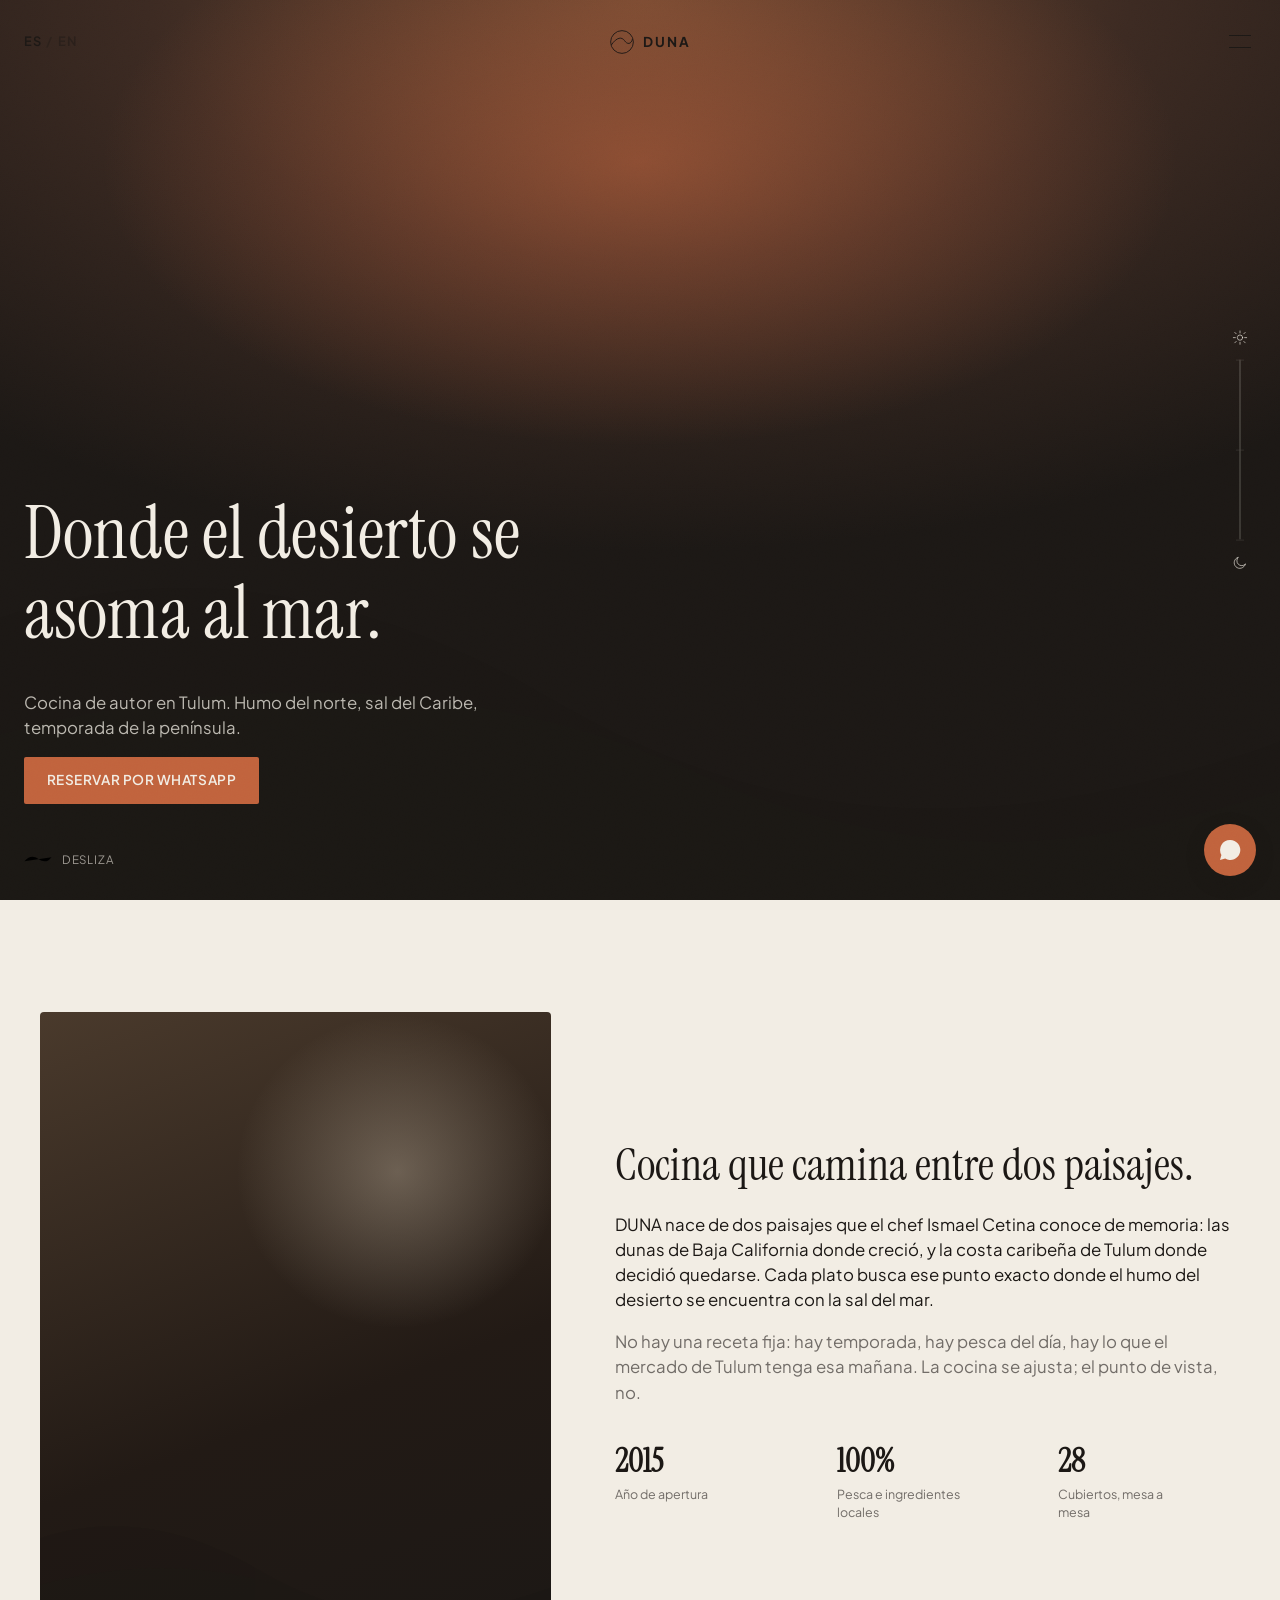
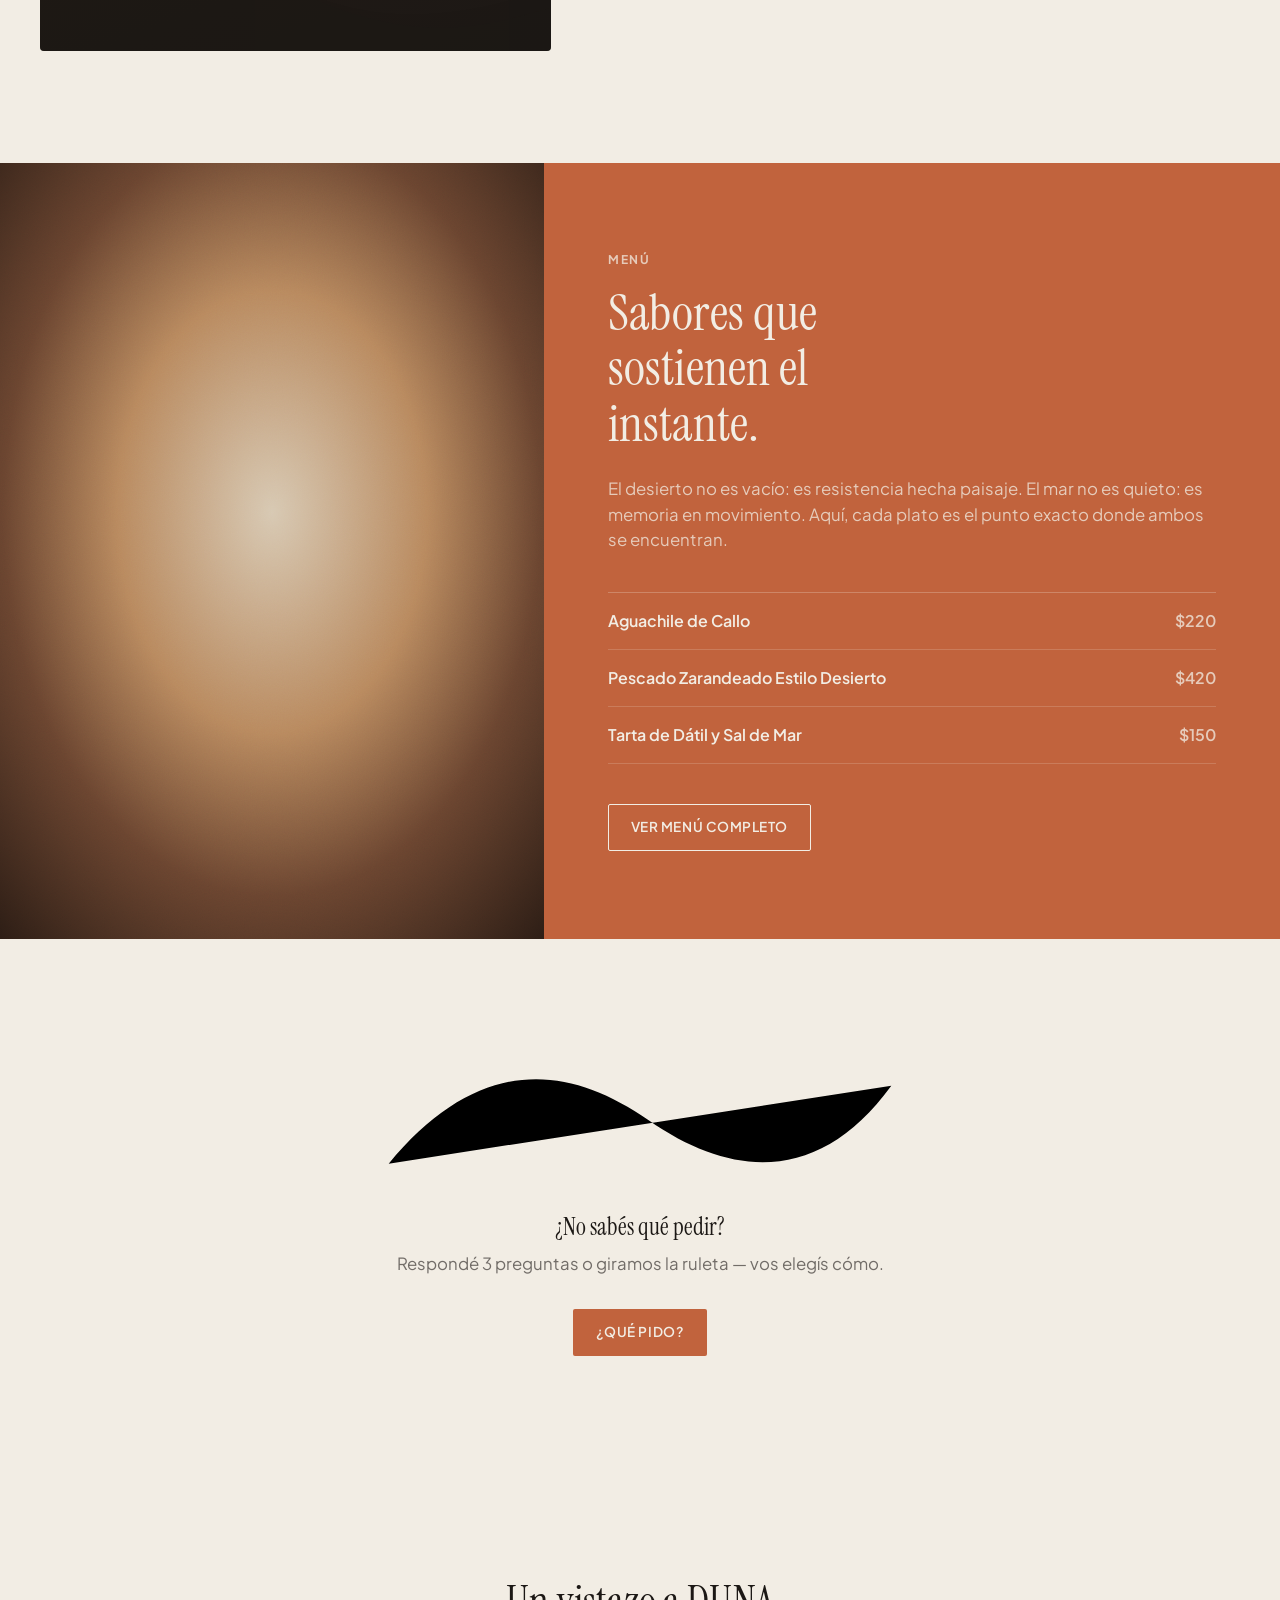
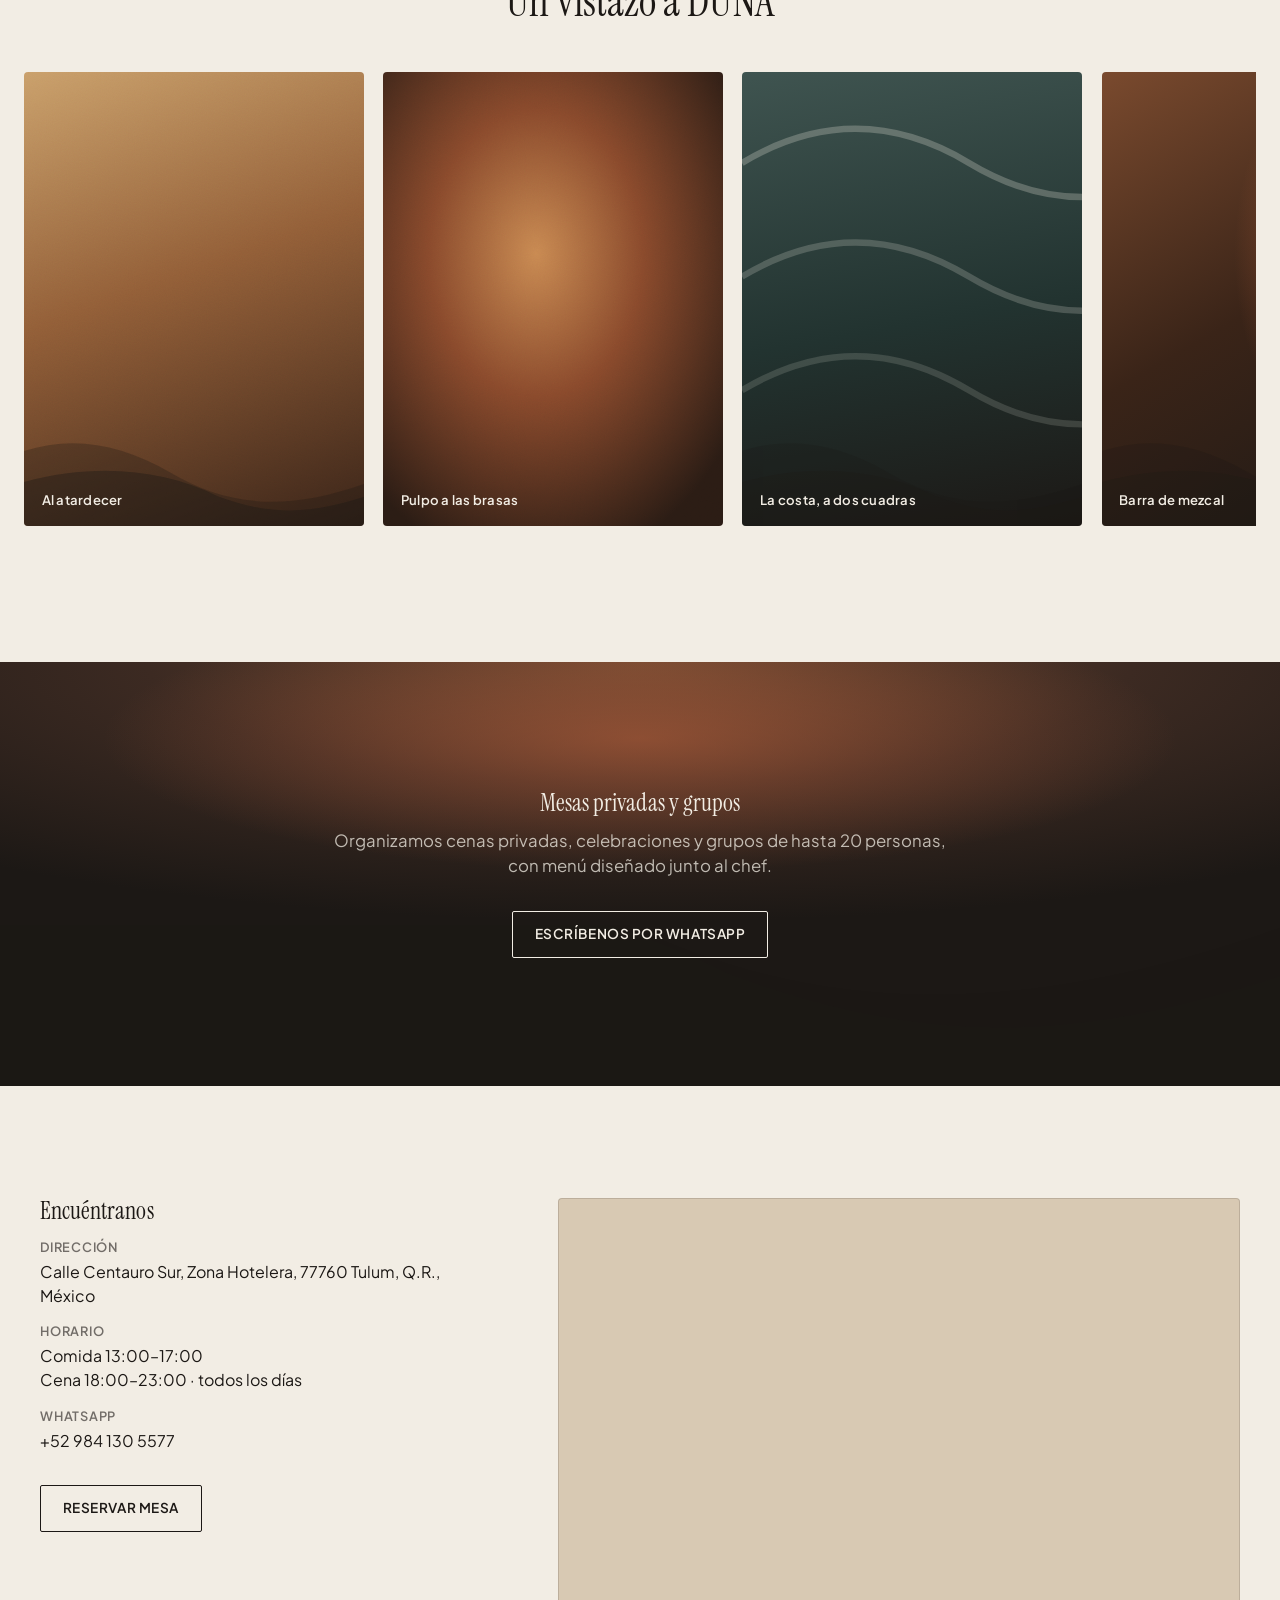
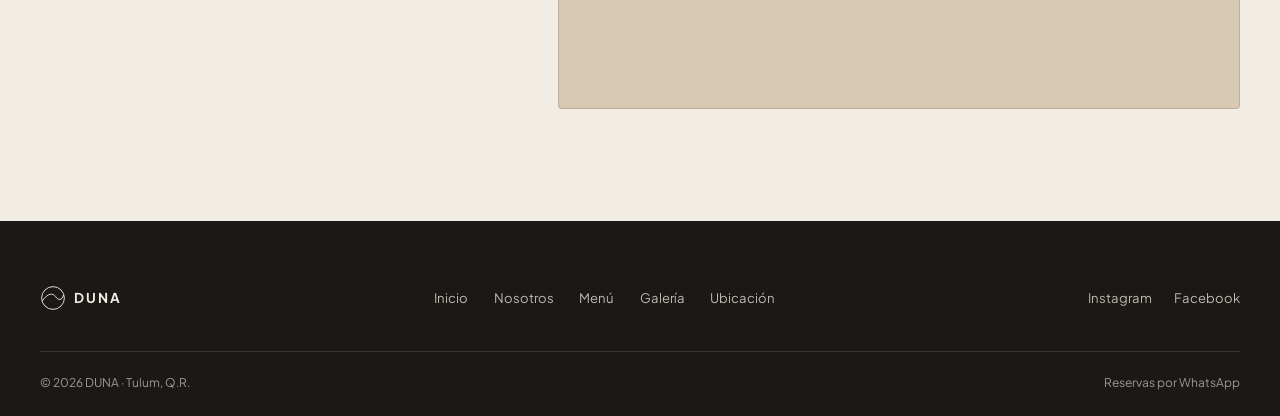
==== commit af7e8741: "Agrega selector "¿Qué pido?": quiz de curaduría + ruleta Nueva sección/modal aislado (independiente " ====
--- a/index.html
+++ b/index.html
@@ -9,7 +9,7 @@
 <link rel="preconnect" href="https://fonts.googleapis.com">
 <link rel="preconnect" href="https://fonts.gstatic.com" crossorigin>
 <link href="https://fonts.googleapis.com/css2?family=Instrument+Serif:ital@0&family=Plus+Jakarta+Sans:wght@400;500;600;700&display=swap" rel="stylesheet">
-<link rel="stylesheet" href="css/styles.css?v=4">
+<link rel="stylesheet" href="css/styles.css?v=5">
 </head>
 <body>
 
@@ -150,6 +150,17 @@
           <span data-es="Ver menú completo" data-en="View full menu">Ver menú completo</span>
         </a>
       </div>
+    </div>
+  </section>
+
+  <section id="descubre" class="section discover-teaser" data-daybar-theme="light">
+    <div class="discover-teaser-inner reveal">
+      <svg class="arc-icon big discover-teaser-icon" viewBox="0 0 120 32" aria-hidden="true"><use href="#arc-motif"/></svg>
+      <h2 data-es="¿No sabés qué pedir?" data-en="Not sure what to order?">¿No sabés qué pedir?</h2>
+      <p data-es="Respondé 3 preguntas o giramos la ruleta — vos elegís cómo." data-en="Answer 3 questions or spin the wheel — you choose how.">Respondé 3 preguntas o giramos la ruleta — vos elegís cómo.</p>
+      <button class="btn btn-primary" id="discoverOpenBtn" type="button">
+        <span data-es="¿Qué pido?" data-en="What should I order?">¿Qué pido?</span>
+      </button>
     </div>
   </section>
 
@@ -345,6 +356,91 @@
   </div>
 </div>
 
-<script src="js/main.js?v=4"></script>
+<div class="discover-modal" id="discoverModal" aria-hidden="true">
+  <div class="discover-backdrop" id="discoverBackdrop"></div>
+  <div class="discover-panel" role="dialog" aria-modal="true" aria-labelledby="discoverTitle">
+    <div class="discover-panel-header">
+      <span class="discover-panel-title" id="discoverTitle" data-es="¿Qué pido?" data-en="What should I order?">¿Qué pido?</span>
+      <button class="discover-close" id="discoverClose" aria-label="Cerrar" type="button">
+        <svg viewBox="0 0 24 24" aria-hidden="true"><path d="M4 4l16 16M20 4L4 20"/></svg>
+      </button>
+    </div>
+
+    <div class="discover-steps" id="discoverSteps">
+
+      <section class="discover-step" data-discover-step="choice">
+        <div class="discover-choice-grid">
+          <button class="discover-choice-card" id="discoverStartQuiz" type="button">
+            <svg class="arc-icon" viewBox="0 0 120 32" aria-hidden="true"><use href="#arc-motif"/></svg>
+            <span class="discover-choice-card-title" data-es="Responde y te recomendamos" data-en="Answer and we'll recommend">Responde y te recomendamos</span>
+            <span class="discover-choice-card-desc" data-es="3 preguntas rápidas, sin azar." data-en="3 quick questions, no luck involved.">3 preguntas rápidas, sin azar.</span>
+          </button>
+          <button class="discover-choice-card" id="discoverStartWheel" type="button">
+            <svg class="arc-icon" viewBox="0 0 120 32" aria-hidden="true"><use href="#arc-motif"/></svg>
+            <span class="discover-choice-card-title" data-es="Gira la ruleta" data-en="Spin the wheel">Gira la ruleta</span>
+            <span class="discover-choice-card-desc" data-es="Dejá que el azar elija por vos." data-en="Let chance choose for you.">Dejá que el azar elija por vos.</span>
+          </button>
+        </div>
+      </section>
+
+      <section class="discover-step" data-discover-step="q1">
+        <button class="discover-back-link" data-discover-back type="button">‹ <span data-es="Elegir otro modo" data-en="Choose another way">Elegir otro modo</span></button>
+        <h3 class="discover-step-title" data-es="¿Mar o desierto?" data-en="Sea or desert?">¿Mar o desierto?</h3>
+        <div class="discover-choice-buttons">
+          <button class="discover-choice-btn" data-quiz-tag="mar" type="button" data-es="Mar" data-en="Sea">Mar</button>
+          <button class="discover-choice-btn" data-quiz-tag="desierto" type="button" data-es="Desierto" data-en="Desert">Desierto</button>
+        </div>
+      </section>
+
+      <section class="discover-step" data-discover-step="q2">
+        <h3 class="discover-step-title" data-es="¿Picante o suave?" data-en="Spicy or mild?">¿Picante o suave?</h3>
+        <div class="discover-choice-buttons">
+          <button class="discover-choice-btn" data-quiz-tag="picante" type="button" data-es="Picante" data-en="Spicy">Picante</button>
+          <button class="discover-choice-btn" data-quiz-tag="suave" type="button" data-es="Suave" data-en="Mild">Suave</button>
+        </div>
+      </section>
+
+      <section class="discover-step" data-discover-step="q3">
+        <h3 class="discover-step-title" data-es="¿Para compartir o solo para vos?" data-en="To share or just for you?">¿Para compartir o solo para vos?</h3>
+        <div class="discover-choice-buttons">
+          <button class="discover-choice-btn" data-quiz-tag="compartir" type="button" data-es="Compartir" data-en="To share">Compartir</button>
+          <button class="discover-choice-btn" data-quiz-tag="individual" type="button" data-es="Solo para mí" data-en="Just for me">Solo para mí</button>
+        </div>
+      </section>
+
+      <section class="discover-step" data-discover-step="wheel">
+        <button class="discover-back-link" data-discover-back type="button">‹ <span data-es="Elegir otro modo" data-en="Choose another way">Elegir otro modo</span></button>
+        <h3 class="discover-step-title" data-es="Gira y descubrí tu plato" data-en="Spin to discover your dish">Gira y descubrí tu plato</h3>
+        <div class="discover-wheel-wrap">
+          <div class="discover-wheel-pointer" aria-hidden="true"></div>
+          <svg class="discover-wheel-svg" id="discoverWheelSvg" viewBox="0 0 300 300" aria-hidden="true"></svg>
+          <button class="discover-wheel-center" id="discoverSpinBtn" type="button">
+            <span data-es="Girar" data-en="Spin">Girar</span>
+          </button>
+        </div>
+      </section>
+
+      <section class="discover-step" data-discover-step="result">
+        <div class="discover-result">
+          <div class="art discover-result-art" id="discoverResultArt"></div>
+          <h3 class="discover-result-name" id="discoverResultName">—</h3>
+          <p class="discover-result-desc" id="discoverResultDesc">—</p>
+          <span class="discover-result-price" id="discoverResultPrice">—</span>
+          <div class="discover-result-actions">
+            <a href="#" class="btn btn-primary" id="discoverResultCta" data-whatsapp="dish" target="_blank" rel="noopener">
+              <span data-es="Pedir por WhatsApp" data-en="Order via WhatsApp">Pedir por WhatsApp</span>
+            </a>
+            <button class="btn btn-outline" id="discoverRetryBtn" type="button">
+              <span data-es="Intentar de nuevo" data-en="Try again">Intentar de nuevo</span>
+            </button>
+          </div>
+        </div>
+      </section>
+
+    </div>
+  </div>
+</div>
+
+<script src="js/main.js?v=5"></script>
 </body>
 </html>
--- a/css/styles.css
+++ b/css/styles.css
@@ -493,7 +493,7 @@
   padding:1.75rem 2rem 2rem;
   opacity:0;transform:scale(.96) translateY(8px);
   transition:opacity .4s cubic-bezier(.16,1,.3,1), transform .4s cubic-bezier(.16,1,.3,1);
-  overflow-y:auto;
+  overflow:hidden;
 }
 .booking-modal.is-open .booking-panel{opacity:1;transform:scale(1) translateY(0)}
 
@@ -525,7 +525,7 @@
 .booking-progress-dot.is-current{border-color:var(--terracotta);transform:scale(1.3)}
 
 /* steps */
-.booking-steps{position:relative;overflow:hidden;flex:1 1 auto}
+.booking-steps{position:relative;overflow-x:hidden;overflow-y:auto;flex:1 1 auto;min-height:0}
 .booking-step{display:none}
 .booking-step.is-active{display:block}
 @keyframes booking-in-fwd{from{opacity:0;transform:translateX(28px)}to{opacity:1;transform:none}}
@@ -648,6 +648,137 @@
 .booking-next.is-disabled{opacity:.4}
 
 body.booking-locked{overflow:hidden}
+
+/* ===== "¿Qué pido?" teaser section ===== */
+.discover-teaser-inner{
+  max-width:520px;margin:0 auto;text-align:center;
+}
+.discover-teaser-icon{width:64px;margin:0 auto 1.5rem;color:var(--terracotta)}
+.discover-teaser-inner p{font-size:1.05rem;color:var(--ink-60);margin-bottom:2rem}
+
+/* ===== Discover modal (independiente del booking-modal, mismo lenguaje visual) ===== */
+.discover-modal{
+  position:fixed;inset:0;z-index:600;
+  display:flex;align-items:center;justify-content:center;
+  visibility:hidden;pointer-events:none;
+}
+.discover-modal.is-open{visibility:visible;pointer-events:auto}
+.discover-backdrop{
+  position:absolute;inset:0;background:rgba(28,24,21,.55);
+  opacity:0;transition:opacity .35s ease;
+}
+.discover-modal.is-open .discover-backdrop{opacity:1}
+
+.discover-panel{
+  position:relative;z-index:2;
+  width:min(560px, calc(100vw - 2.5rem));
+  max-height:min(680px, 90vh);
+  background:var(--cream);
+  border-radius:8px;
+  box-shadow:0 30px 60px rgba(28,24,21,.35);
+  display:flex;flex-direction:column;
+  padding:1.75rem 2rem 2rem;
+  opacity:0;transform:scale(.96) translateY(8px);
+  transition:opacity .4s cubic-bezier(.16,1,.3,1), transform .4s cubic-bezier(.16,1,.3,1);
+  overflow:hidden;
+}
+.discover-modal.is-open .discover-panel{opacity:1;transform:scale(1) translateY(0)}
+
+.discover-panel-header{
+  display:flex;align-items:center;justify-content:space-between;
+  margin-bottom:1.5rem;flex-shrink:0;
+}
+.discover-panel-title{font-family:var(--font-display);font-size:1.5rem}
+.discover-close{width:40px;height:40px;display:flex;align-items:center;justify-content:center;flex-shrink:0;margin-right:-.5rem}
+.discover-close svg{width:20px;height:20px}
+.discover-close path{fill:none;stroke:currentColor;stroke-width:1.6;stroke-linecap:round}
+
+.discover-steps{position:relative;overflow-x:hidden;overflow-y:auto;flex:1 1 auto;min-height:0}
+.discover-step{display:none;text-align:center}
+.discover-step.is-active{display:block}
+.discover-step.is-active.dir-fwd{animation:booking-in-fwd .45s cubic-bezier(.16,1,.3,1)}
+.discover-step.is-active.dir-back{animation:booking-in-back .45s cubic-bezier(.16,1,.3,1)}
+.discover-step-title{font-size:1.4rem;margin-bottom:1.5rem}
+
+.discover-back-link{
+  display:inline-flex;align-items:center;gap:.3em;margin-bottom:1rem;
+  font-size:.78rem;font-weight:600;letter-spacing:.03em;color:var(--ink-60);
+  transition:color .2s ease;
+}
+.discover-back-link:hover{color:var(--ink)}
+
+/* paso 0: elegir modo */
+.discover-choice-grid{display:grid;grid-template-columns:1fr 1fr;gap:1.25rem}
+.discover-choice-card{
+  display:flex;flex-direction:column;align-items:center;gap:.85rem;
+  padding:2rem 1.25rem;border:1px solid var(--ink-15);border-radius:8px;
+  text-align:center;
+  transition:transform .3s cubic-bezier(.16,1,.3,1), box-shadow .3s ease, border-color .2s ease;
+}
+.discover-choice-card .arc-icon{width:40px;color:var(--terracotta)}
+.discover-choice-card-title{font-family:var(--font-display);font-size:1.15rem}
+.discover-choice-card-desc{font-size:.82rem;color:var(--ink-60)}
+.discover-choice-card:hover{transform:translateY(-4px);box-shadow:0 14px 30px rgba(28,24,21,.14);border-color:var(--ink)}
+.discover-choice-card:active{transform:translateY(-1px)}
+
+/* quiz: preguntas esto-o-esto */
+.discover-choice-buttons{display:grid;grid-template-columns:1fr 1fr;gap:1rem}
+.discover-choice-btn{
+  padding:1.75rem 1rem;min-height:44px;
+  border:1px solid var(--ink-15);border-radius:8px;
+  font-family:var(--font-display);font-size:1.3rem;
+  transition:background .2s ease, color .2s ease, border-color .2s ease, transform .25s cubic-bezier(.16,1,.3,1);
+}
+.discover-choice-btn:hover{border-color:var(--ink);transform:translateY(-3px)}
+.discover-choice-btn:active{transform:translateY(0)}
+
+/* ruleta */
+.discover-wheel-wrap{position:relative;width:min(280px, 68vw);aspect-ratio:1/1;margin:0 auto}
+.discover-wheel-pointer{
+  position:absolute;top:-6px;left:50%;transform:translateX(-50%);
+  width:0;height:0;z-index:3;
+  border-left:10px solid transparent;border-right:10px solid transparent;
+  border-top:16px solid var(--terracotta);
+}
+.discover-wheel-svg{width:100%;height:100%;display:block;transform:rotate(0deg)}
+.discover-wheel-svg text{font-family:var(--font-body);font-weight:700;font-size:13px;letter-spacing:.01em}
+.discover-wheel-center{
+  position:absolute;top:50%;left:50%;transform:translate(-50%,-50%);
+  width:76px;height:76px;border-radius:50%;
+  background:var(--cream);border:2px solid var(--ink);
+  display:flex;align-items:center;justify-content:center;z-index:2;
+  font-size:.82rem;font-weight:700;letter-spacing:.04em;text-transform:uppercase;
+  box-shadow:0 6px 16px rgba(28,24,21,.2);
+  transition:background .2s ease, color .2s ease, transform .2s ease;
+}
+.discover-wheel-center:hover{background:var(--ink);color:var(--cream)}
+.discover-wheel-center:active{transform:translate(-50%,-50%) scale(.96)}
+.discover-wheel-center[disabled]{opacity:.5;pointer-events:none}
+
+/* resultado */
+@keyframes discover-reveal{
+  from{opacity:0;filter:blur(14px);transform:scale(.92)}
+  to{opacity:1;filter:blur(0);transform:scale(1)}
+}
+.discover-result-art{
+  width:180px;aspect-ratio:1/1;border-radius:50%;margin:0 auto 1.25rem;
+}
+.discover-result.is-revealed .discover-result-art,
+.discover-result.is-revealed .discover-result-name,
+.discover-result.is-revealed .discover-result-desc,
+.discover-result.is-revealed .discover-result-price,
+.discover-result.is-revealed .discover-result-actions{
+  animation:discover-reveal .7s cubic-bezier(.16,1,.3,1) both;
+}
+.discover-result.is-revealed .discover-result-name{animation-delay:.08s}
+.discover-result.is-revealed .discover-result-desc{animation-delay:.14s}
+.discover-result.is-revealed .discover-result-price{animation-delay:.18s}
+.discover-result.is-revealed .discover-result-actions{animation-delay:.24s}
+.discover-result-name{font-size:1.6rem;margin-bottom:.5rem}
+.discover-result-desc{color:var(--ink-60);max-width:40ch;margin:0 auto 1rem}
+.discover-result-price{display:block;font-weight:700;color:var(--terracotta);font-size:1.1rem;margin-bottom:1.5rem}
+.discover-result-actions{display:flex;flex-direction:column;gap:.75rem;align-items:center}
+.discover-result-actions .btn{width:100%;max-width:280px;justify-content:center}
 
 /* ===== Responsive ===== */
 @media (max-width:960px){
@@ -696,6 +827,13 @@
     width:100vw;height:100vh;height:100dvh;max-height:none;
     border-radius:0;padding:1.25rem 1.25rem 1.5rem;
   }
+
+  /* modal "¿qué pido?" a pantalla completa */
+  .discover-panel{
+    width:100vw;height:100vh;height:100dvh;max-height:none;
+    border-radius:0;padding:1.25rem 1.25rem 1.5rem;
+  }
+  .discover-choice-grid,.discover-choice-buttons{grid-template-columns:1fr}
 }
 
 @media (max-width:480px){
@@ -710,6 +848,8 @@
   .booking-panel{padding:1rem 1rem 1.25rem}
   .booking-cal-days{gap:.1rem}
   .booking-stepper{gap:1.4rem}
+  .discover-panel{padding:1rem 1rem 1.25rem}
+  .discover-wheel-wrap{width:78vw}
 }
 
 /* ===== Respeta "reducir movimiento" del sistema operativo ===== */
@@ -727,4 +867,14 @@
   .is-shaking{animation:none}
   .booking-progress-fill{transition:none}
   .booking-cal-day,.booking-cal-nav,.booking-time-chip,.booking-stepper-btn,.booking-progress-dot{transition:none}
-}
+
+  .discover-panel{transition:none}
+  .discover-step.is-active.dir-fwd,.discover-step.is-active.dir-back{animation:none}
+  .discover-choice-card,.discover-choice-btn,.discover-wheel-center{transition:none}
+  .discover-wheel-svg{transition:none !important}
+  .discover-result.is-revealed .discover-result-art,
+  .discover-result.is-revealed .discover-result-name,
+  .discover-result.is-revealed .discover-result-desc,
+  .discover-result.is-revealed .discover-result-price,
+  .discover-result.is-revealed .discover-result-actions{animation:none}
+}
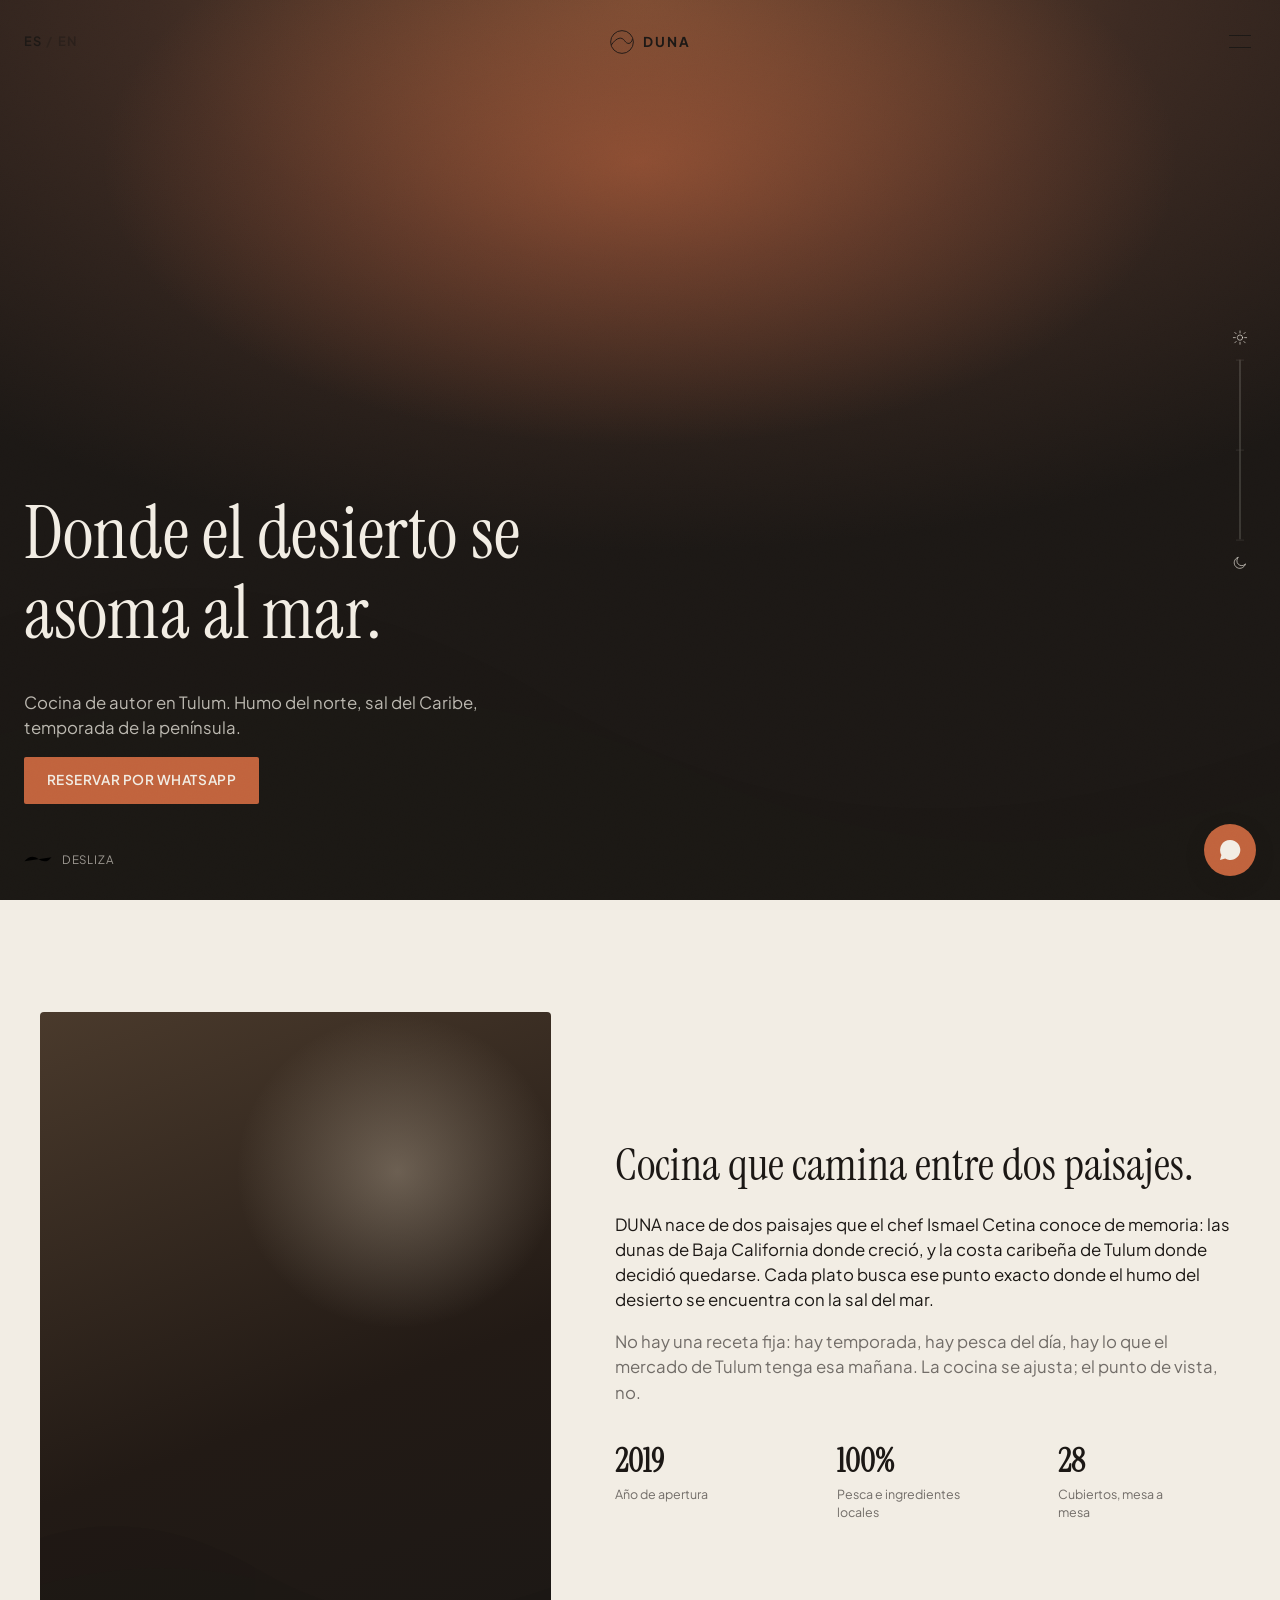
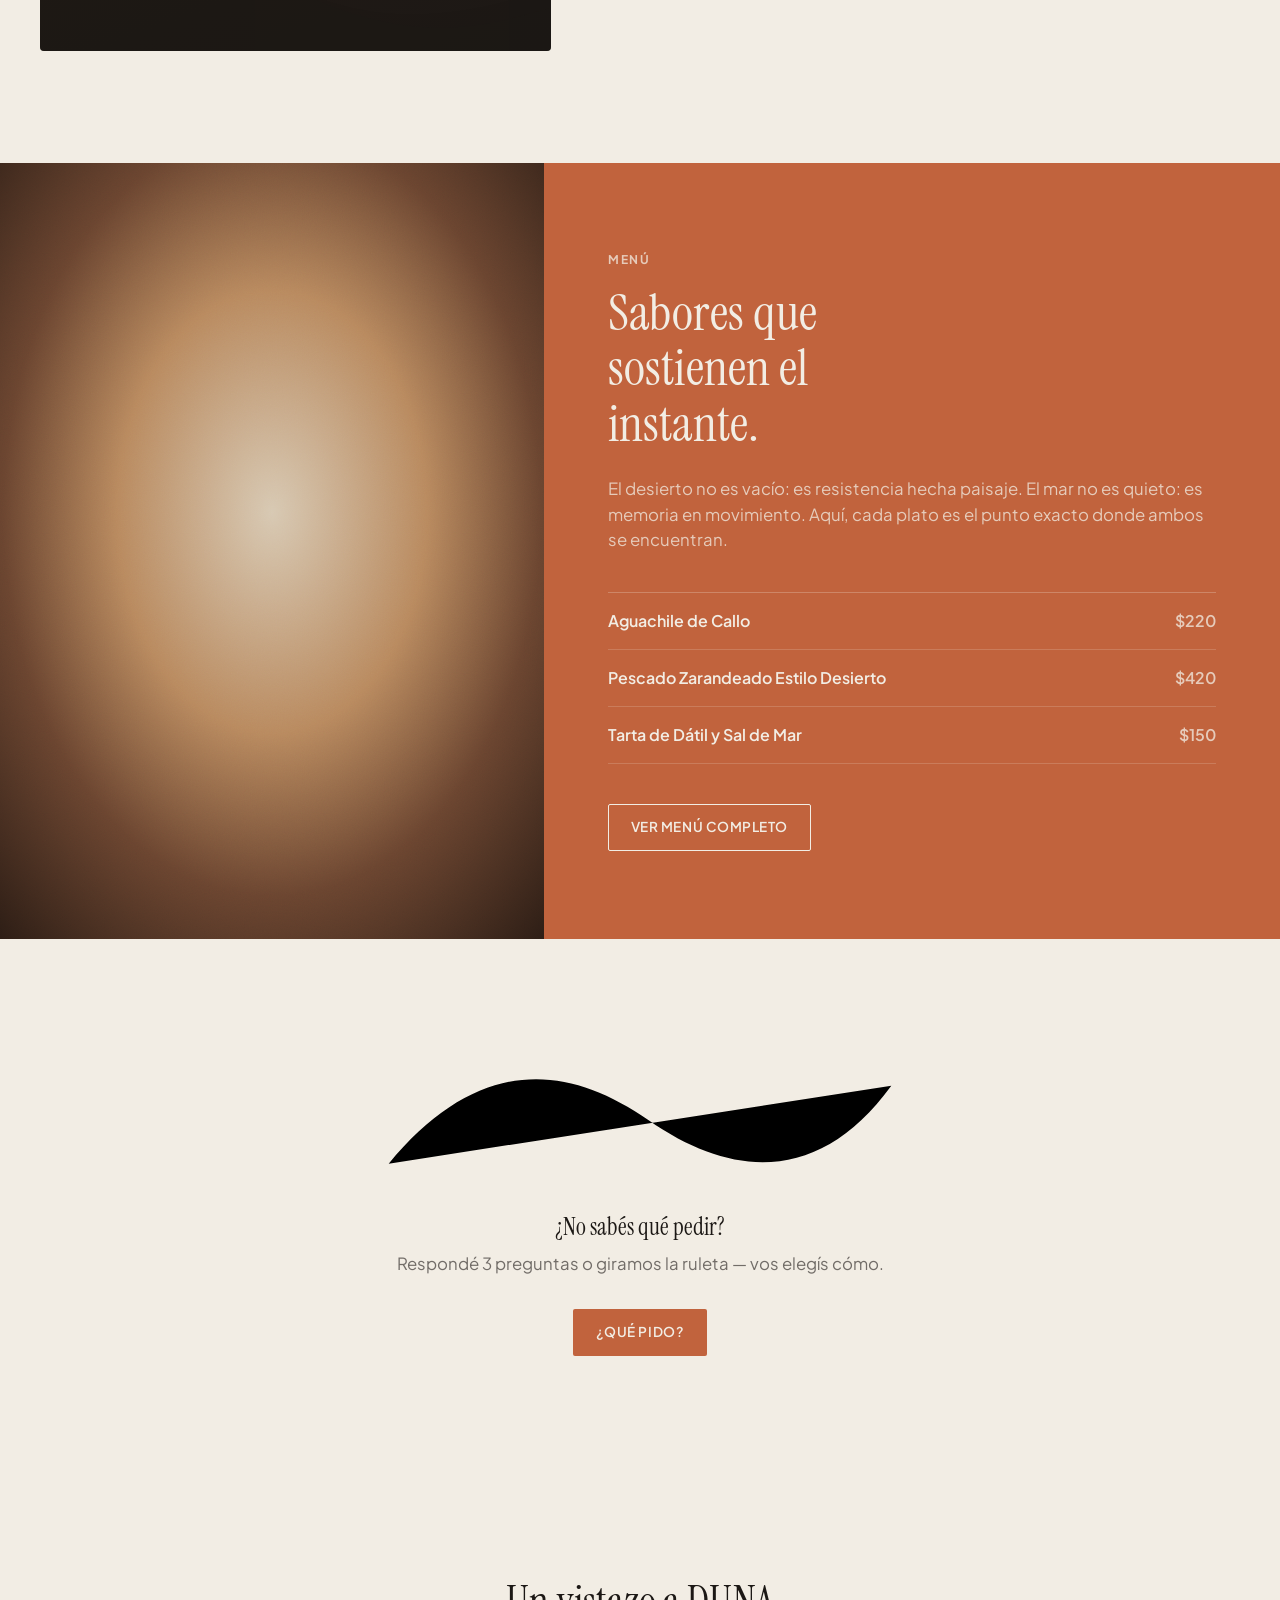
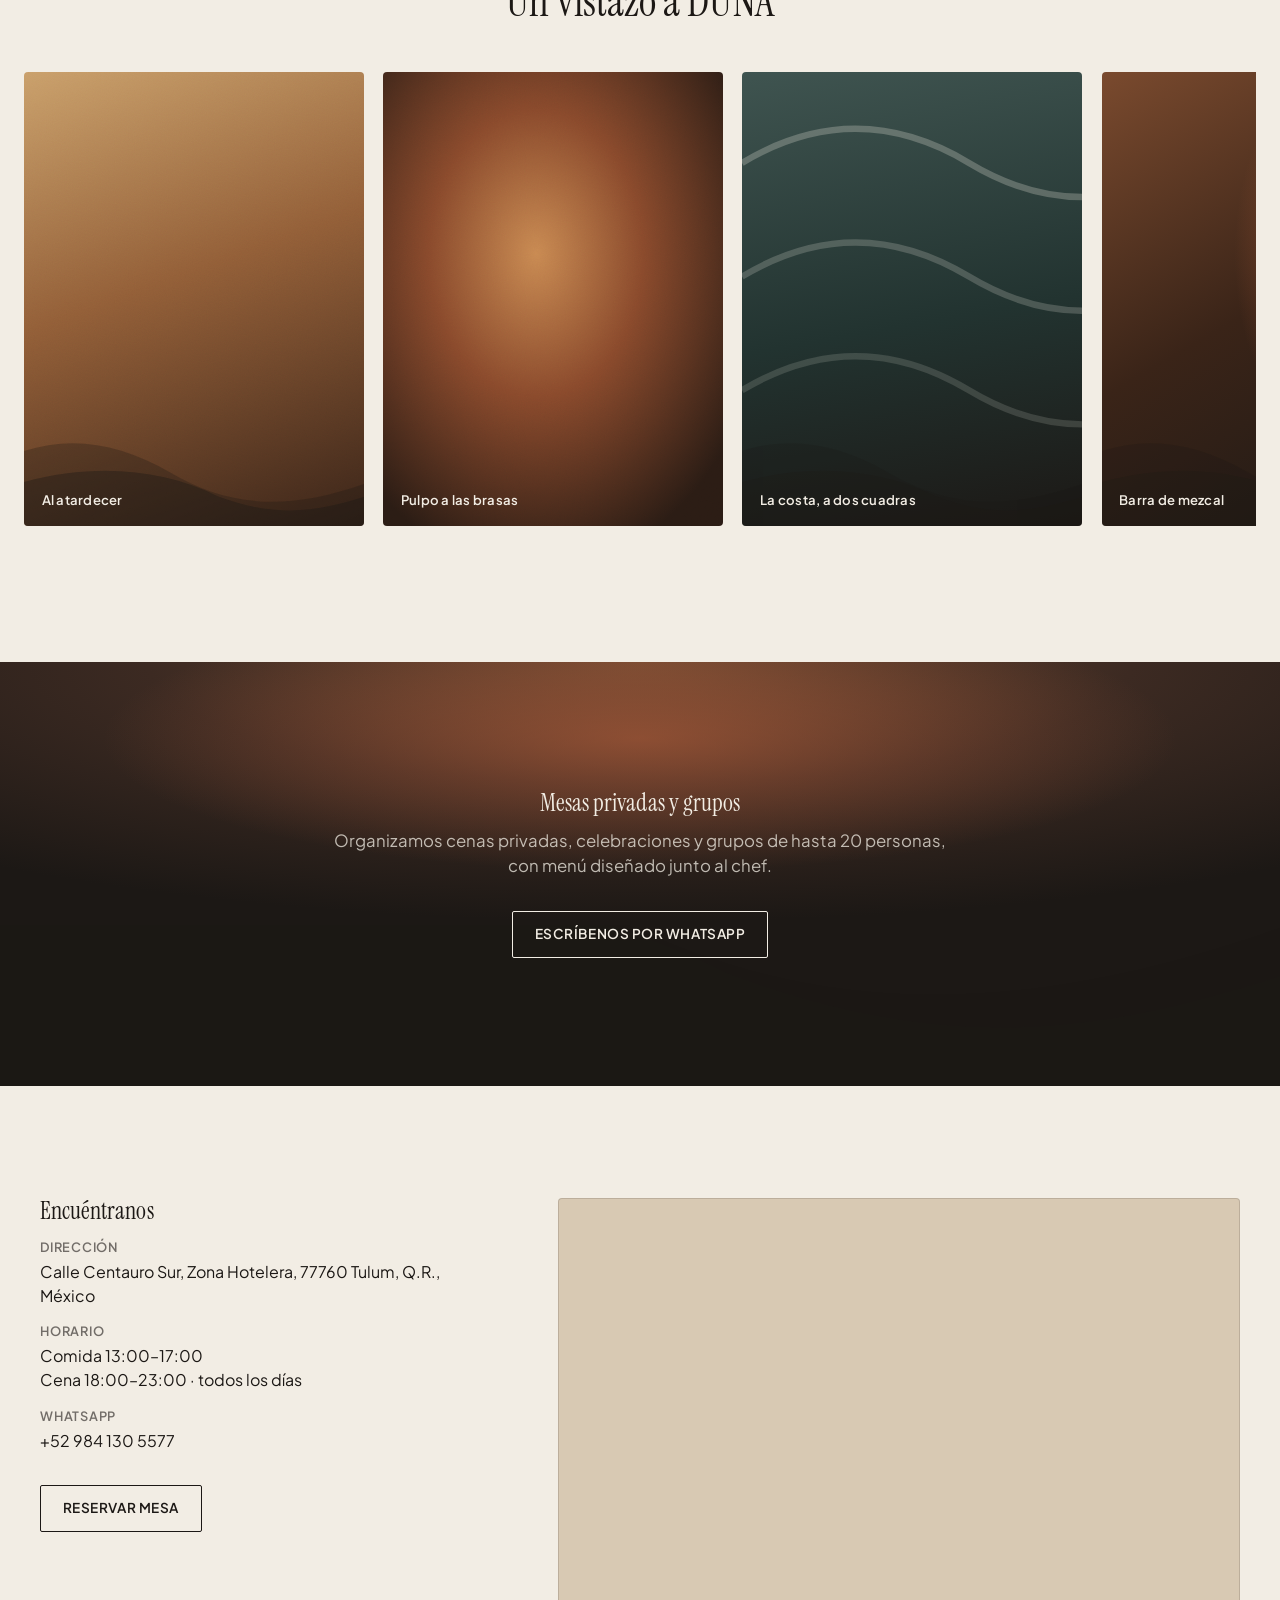
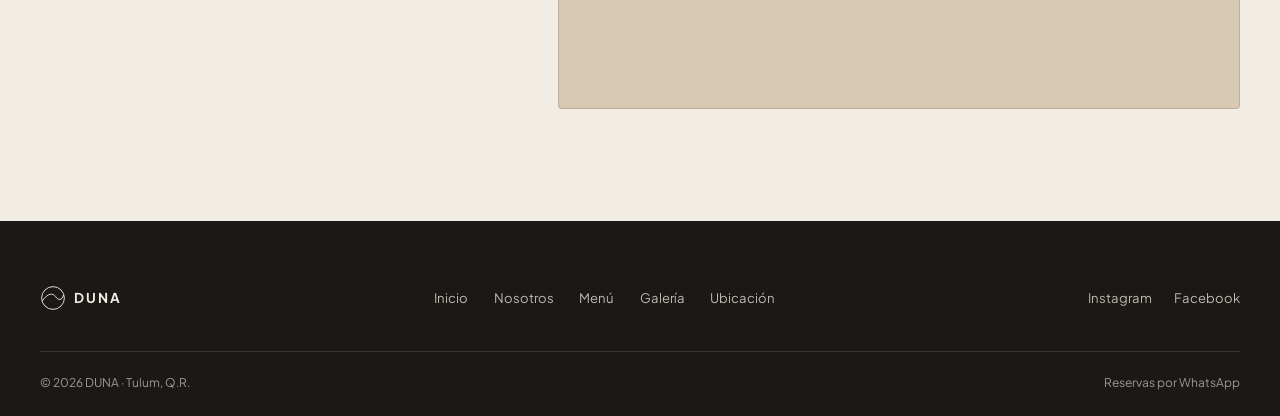
==== commit 9b728fa4: "Agrega botones de Google Calendar / Apple Calendar al ticket de reserva En el paso final del wizard " ====
--- a/index.html
+++ b/index.html
@@ -9,7 +9,7 @@
 <link rel="preconnect" href="https://fonts.googleapis.com">
 <link rel="preconnect" href="https://fonts.gstatic.com" crossorigin>
 <link href="https://fonts.googleapis.com/css2?family=Instrument+Serif:ital@0&family=Plus+Jakarta+Sans:wght@400;500;600;700&display=swap" rel="stylesheet">
-<link rel="stylesheet" href="css/styles.css?v=5">
+<link rel="stylesheet" href="css/styles.css?v=6">
 </head>
 <body>
 
@@ -340,6 +340,17 @@
             <div><dt>WhatsApp</dt><dd id="bookingSummaryPhone">—</dd></div>
           </dl>
         </div>
+
+        <div class="booking-calendar-links">
+          <a href="#" class="booking-cal-link" id="bookingGCalLink" target="_blank" rel="noopener">
+            <svg class="booking-cal-link-icon" viewBox="0 0 24 24" aria-hidden="true"><rect x="3" y="5" width="18" height="16" rx="2"/><path d="M3 10h18M8 3v4M16 3v4"/></svg>
+            <span data-es="Agregar a Google Calendar" data-en="Add to Google Calendar">Agregar a Google Calendar</span>
+          </a>
+          <a href="#" class="booking-cal-link" id="bookingIcsLink" download="duna-reserva.ics">
+            <svg class="booking-cal-link-icon" viewBox="0 0 24 24" aria-hidden="true"><rect x="3" y="5" width="18" height="16" rx="2"/><path d="M3 10h18M8 3v4M16 3v4"/></svg>
+            <span data-es="Agregar a Apple Calendar u otros" data-en="Add to Apple Calendar or others">Agregar a Apple Calendar u otros</span>
+          </a>
+        </div>
       </section>
 
     </div>
@@ -441,6 +452,6 @@
   </div>
 </div>
 
-<script src="js/main.js?v=5"></script>
+<script src="js/main.js?v=6"></script>
 </body>
 </html>
--- a/css/styles.css
+++ b/css/styles.css
@@ -638,6 +638,18 @@
 }
 .booking-ticket-rows dd{font-weight:600;text-align:right}
 
+.booking-calendar-links{display:flex;flex-direction:column;gap:.6rem;margin-top:1rem}
+.booking-cal-link{
+  display:flex;align-items:center;justify-content:center;gap:.55em;
+  padding:.7em 1em;min-height:44px;
+  border:1px solid var(--terracotta);border-radius:2px;
+  color:var(--terracotta);font-size:.78rem;font-weight:600;letter-spacing:.03em;
+  transition:background .2s ease, color .2s ease;
+}
+.booking-cal-link-icon{width:16px;height:16px;flex-shrink:0}
+.booking-cal-link-icon rect,.booking-cal-link-icon path{fill:none;stroke:currentColor;stroke-width:1.6;stroke-linecap:round;stroke-linejoin:round}
+.booking-cal-link:hover{background:var(--terracotta);color:var(--cream)}
+
 /* bottom nav */
 .booking-nav{
   display:flex;justify-content:space-between;gap:1rem;flex-shrink:0;
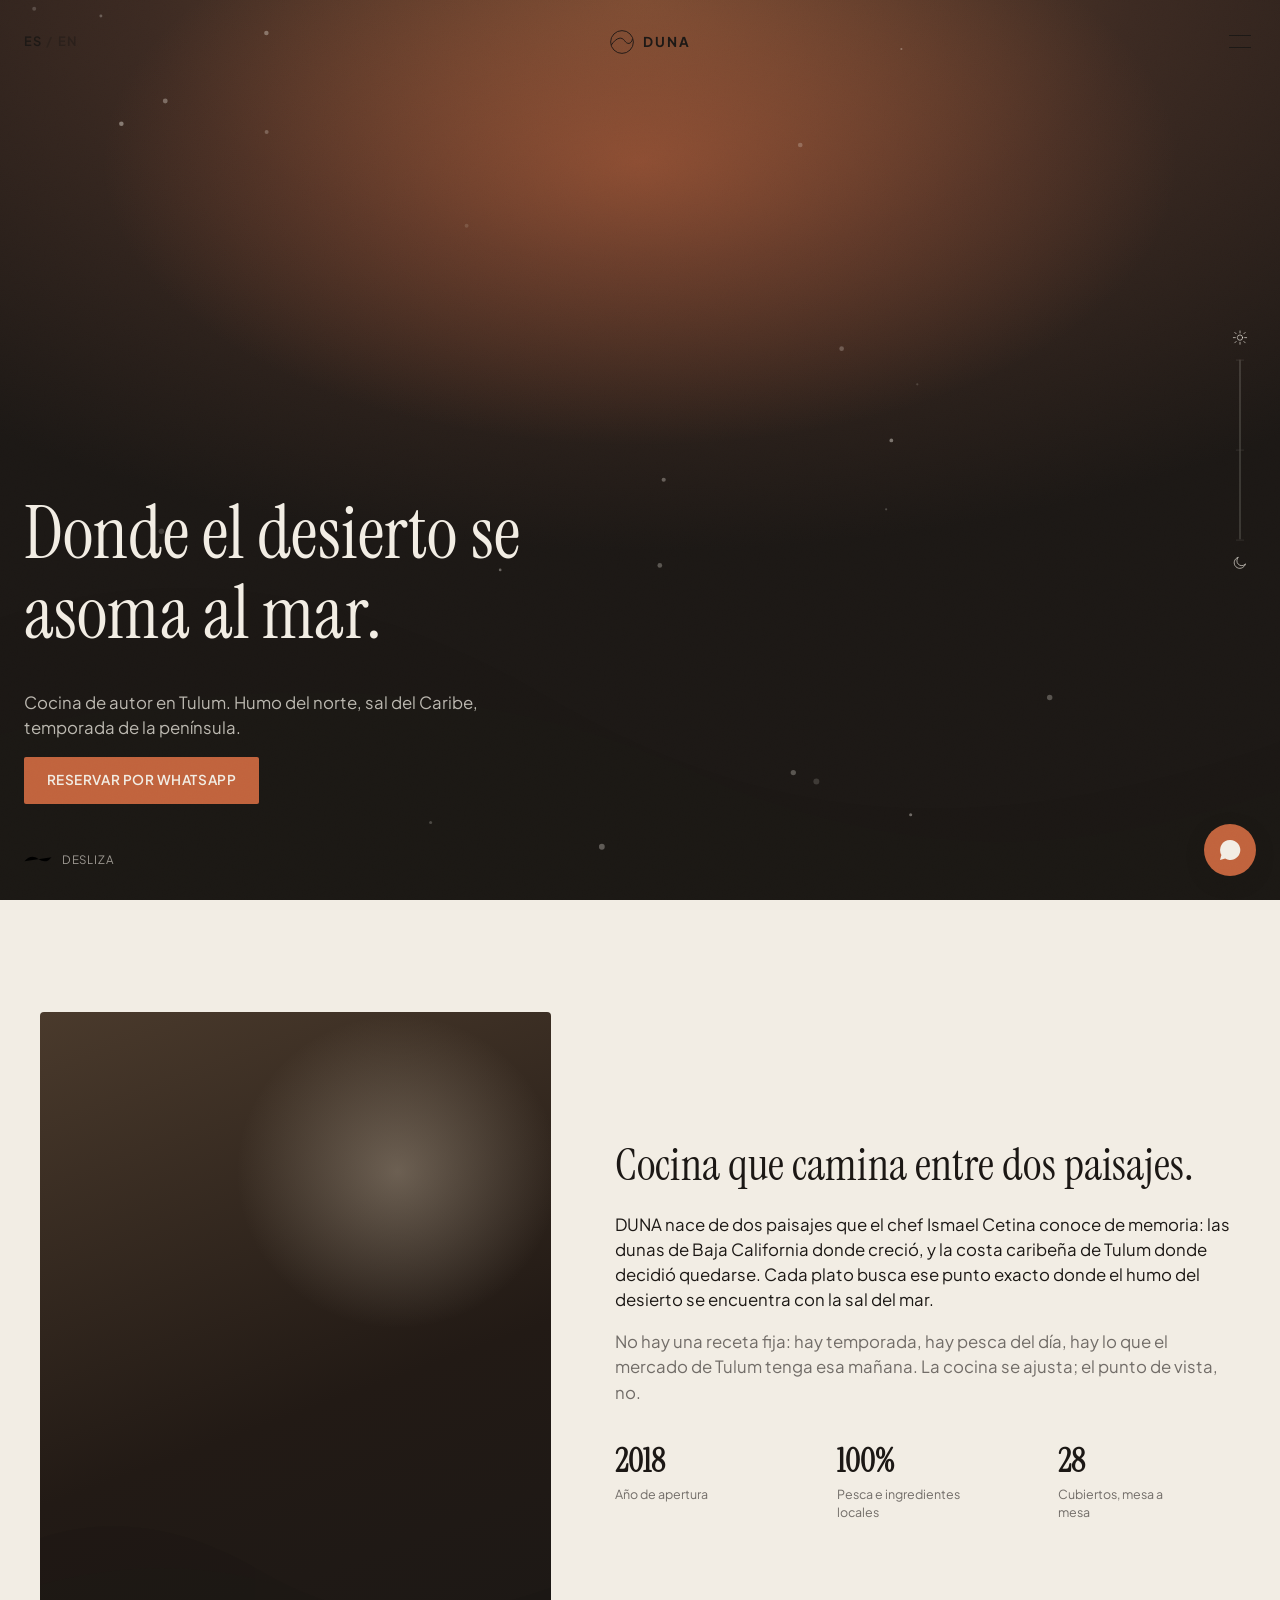
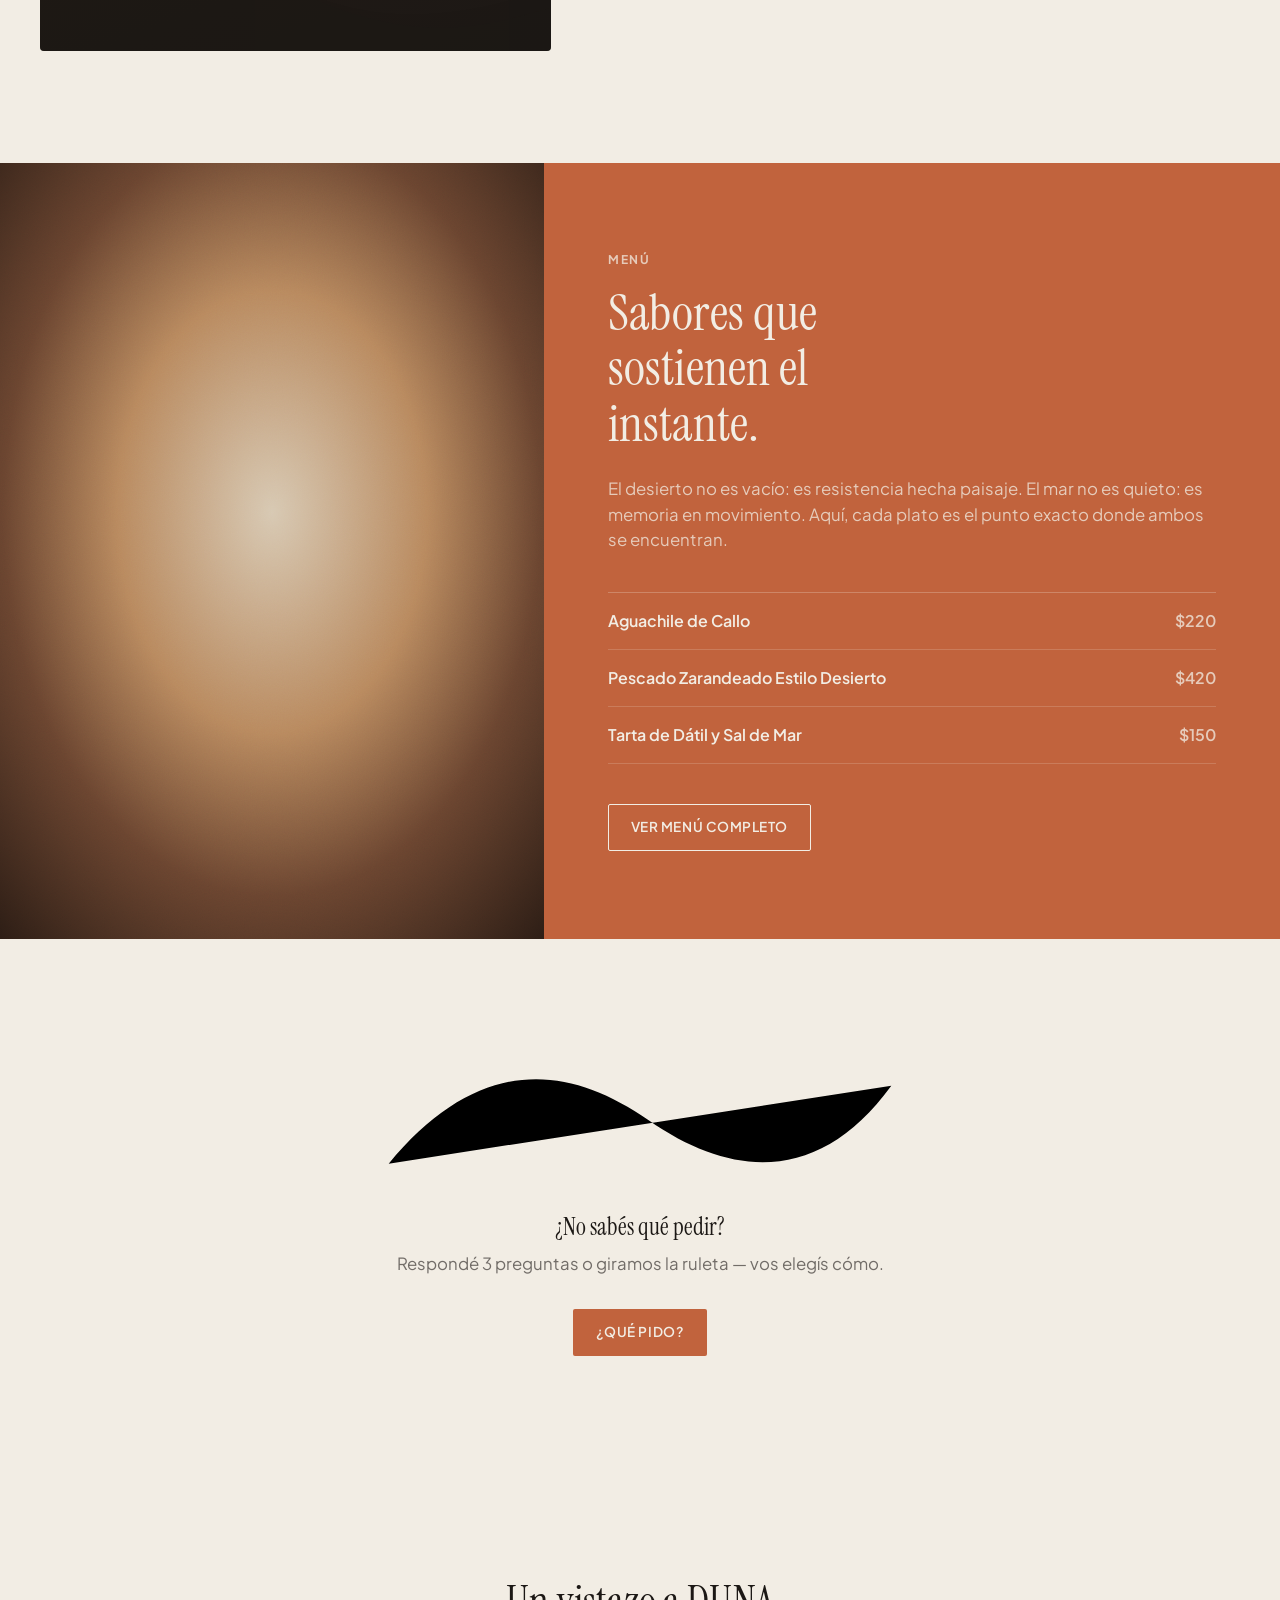
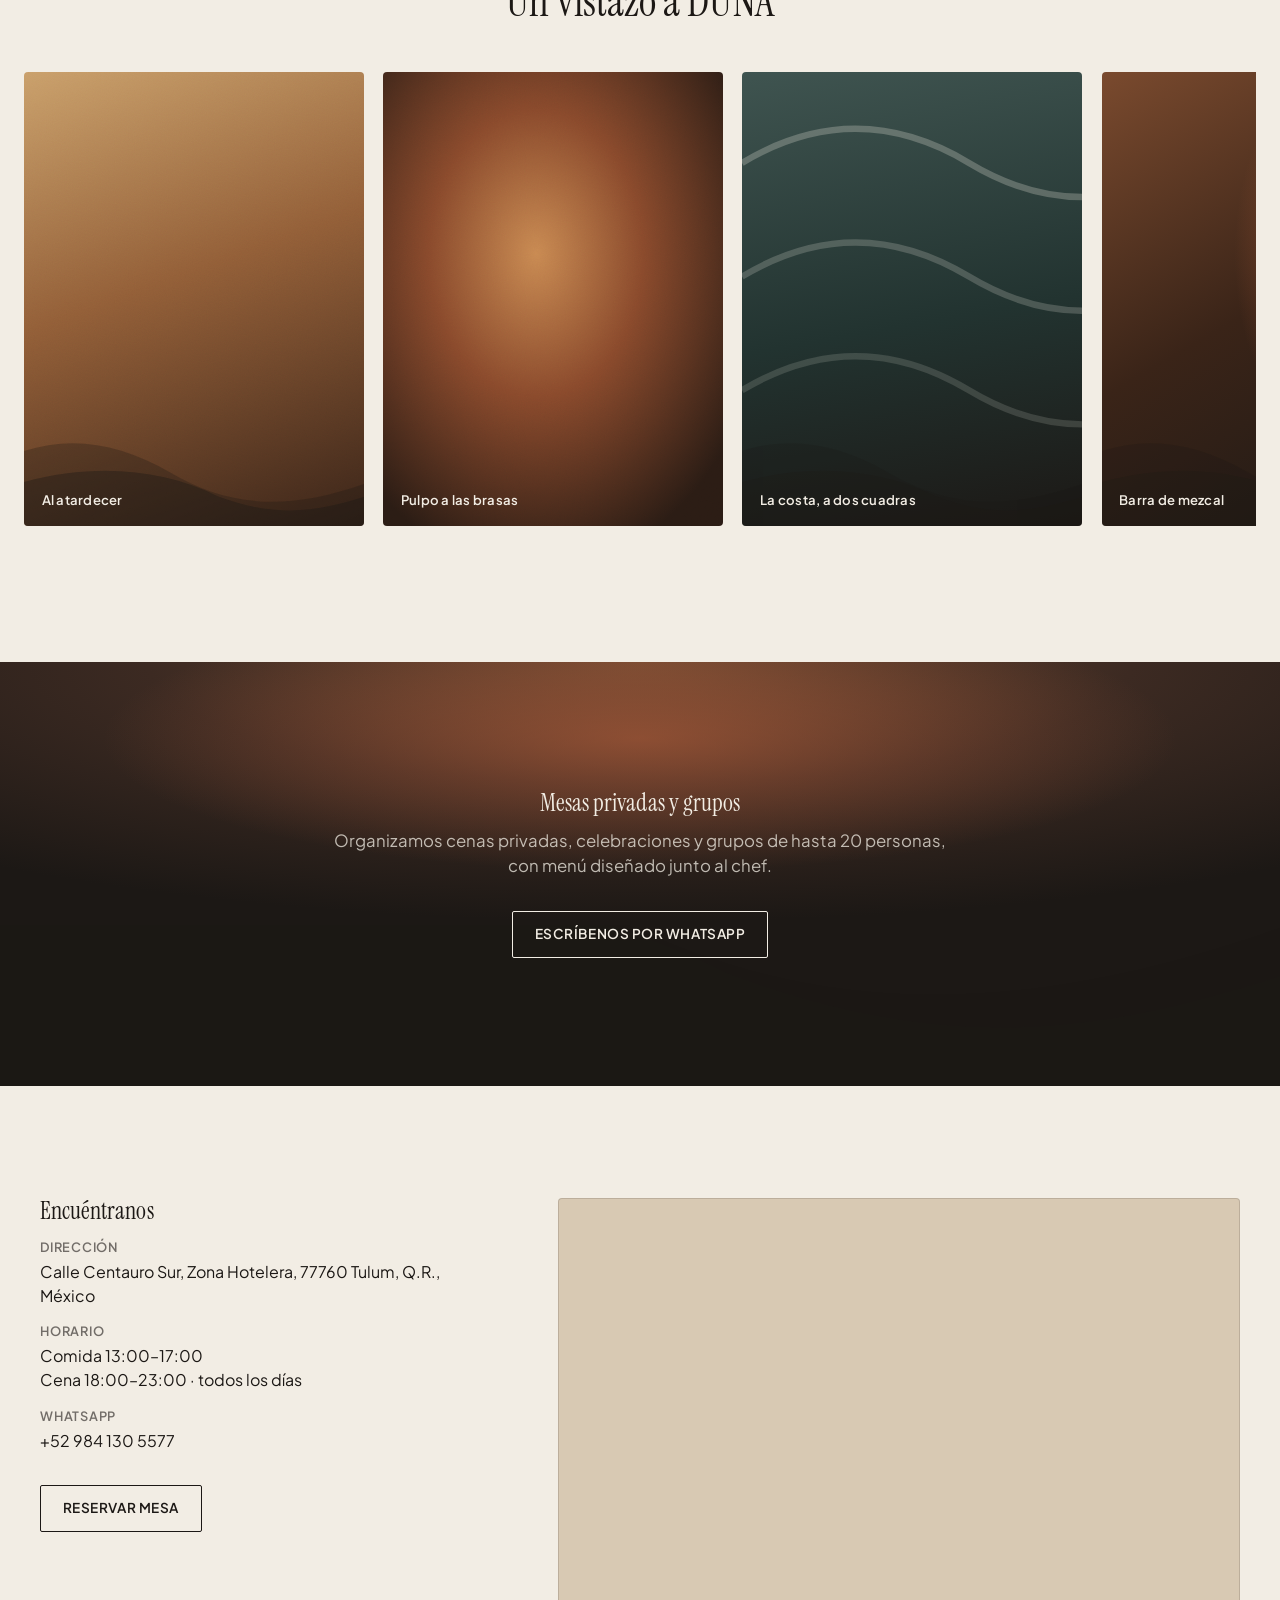
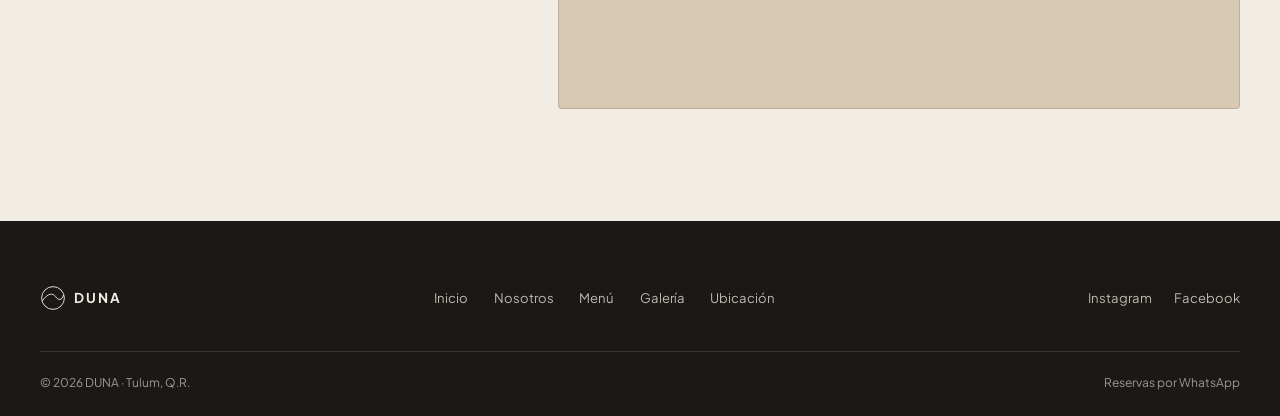
==== commit f4795e1b: "Agrega partículas reactivas (arena/espuma) en el hero, con foco en performance Canvas único superpue" ====
--- a/index.html
+++ b/index.html
@@ -9,7 +9,7 @@
 <link rel="preconnect" href="https://fonts.googleapis.com">
 <link rel="preconnect" href="https://fonts.gstatic.com" crossorigin>
 <link href="https://fonts.googleapis.com/css2?family=Instrument+Serif:ital@0&family=Plus+Jakarta+Sans:wght@400;500;600;700&display=swap" rel="stylesheet">
-<link rel="stylesheet" href="css/styles.css?v=6">
+<link rel="stylesheet" href="css/styles.css?v=7">
 </head>
 <body>
 
@@ -103,6 +103,7 @@
 
   <section id="inicio" class="hero" data-daybar-theme="dark">
     <div class="art art--dusk hero-art"></div>
+    <canvas class="hero-particles" id="heroParticles" aria-hidden="true"></canvas>
     <div class="hero-content">
       <h1 data-es="Donde el desierto se asoma al mar." data-en="Where the desert meets the sea.">Donde el desierto se asoma al mar.</h1>
       <p data-es="Cocina de autor en Tulum. Humo del norte, sal del Caribe, temporada de la península." data-en="Author-driven cooking in Tulum. Northern smoke, Caribbean salt, whatever the peninsula is in season for.">Cocina de autor en Tulum. Humo del norte, sal del Caribe, temporada de la península.</p>
@@ -452,6 +453,6 @@
   </div>
 </div>
 
-<script src="js/main.js?v=6"></script>
+<script src="js/main.js?v=7"></script>
 </body>
 </html>
--- a/css/styles.css
+++ b/css/styles.css
@@ -311,6 +311,7 @@
   overflow:hidden;
 }
 .hero-art{position:absolute;inset:0}
+.hero-particles{position:absolute;inset:0;z-index:1;pointer-events:none;width:100%;height:100%}
 .hero-content{
   position:relative;z-index:2;
   padding:0 1.5rem 6rem;
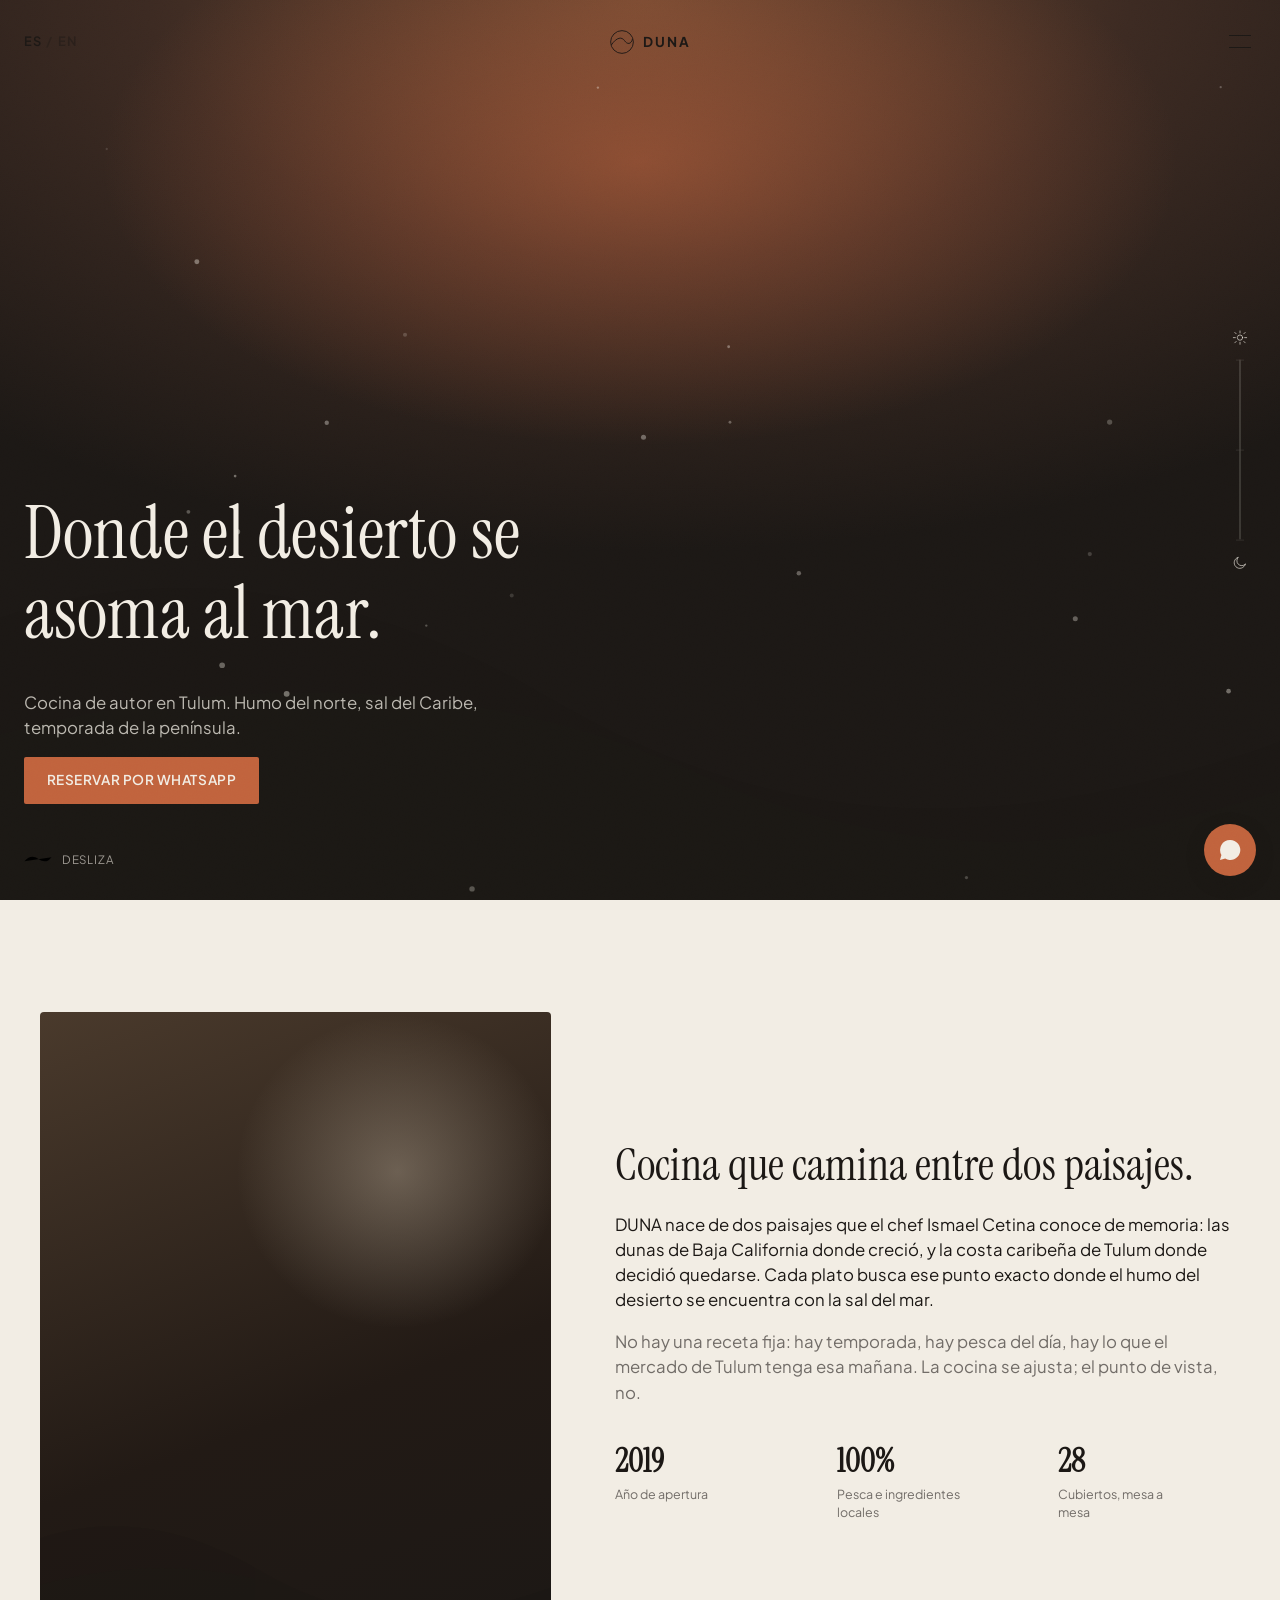
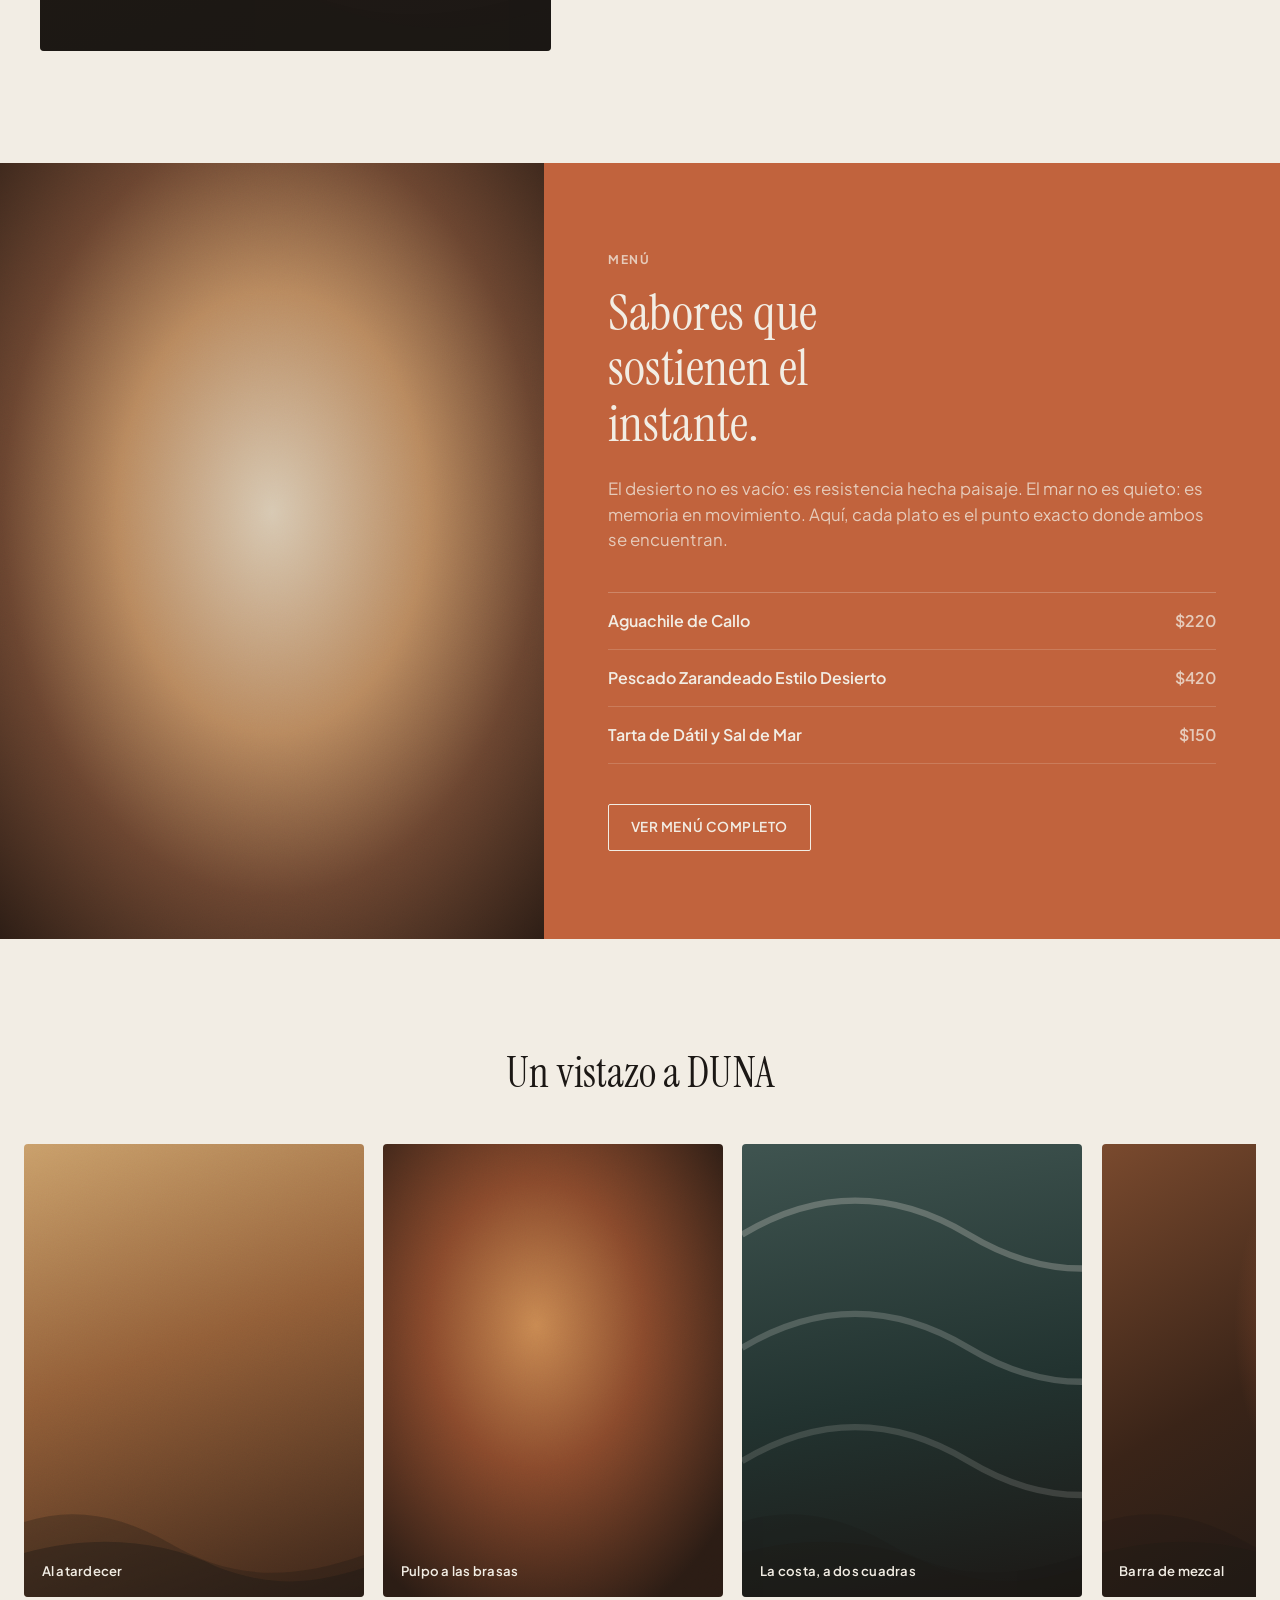
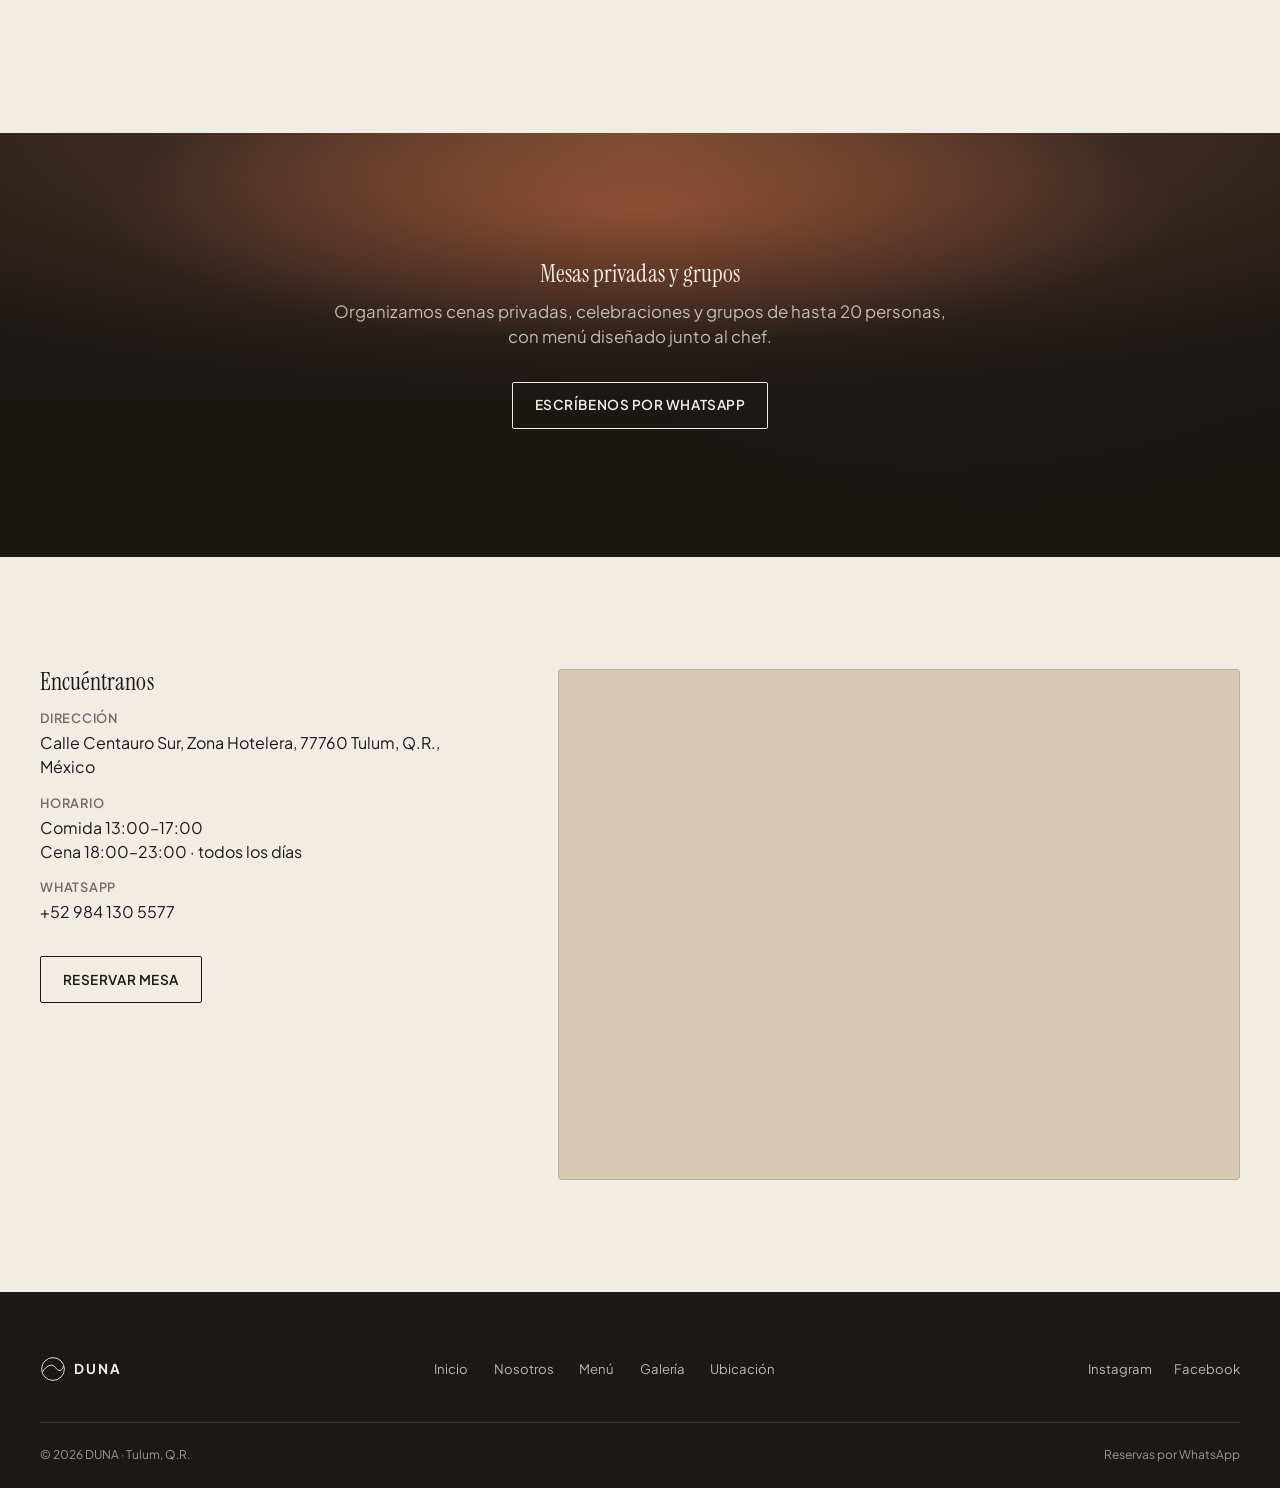
==== commit c77f339d: "Mueve "¿Qué pido?" del landing al menú, como botón de nav bar La sección teaser y el modal de descub" ====
--- a/index.html
+++ b/index.html
@@ -151,17 +151,6 @@
           <span data-es="Ver menú completo" data-en="View full menu">Ver menú completo</span>
         </a>
       </div>
-    </div>
-  </section>
-
-  <section id="descubre" class="section discover-teaser" data-daybar-theme="light">
-    <div class="discover-teaser-inner reveal">
-      <svg class="arc-icon big discover-teaser-icon" viewBox="0 0 120 32" aria-hidden="true"><use href="#arc-motif"/></svg>
-      <h2 data-es="¿No sabés qué pedir?" data-en="Not sure what to order?">¿No sabés qué pedir?</h2>
-      <p data-es="Respondé 3 preguntas o giramos la ruleta — vos elegís cómo." data-en="Answer 3 questions or spin the wheel — you choose how.">Respondé 3 preguntas o giramos la ruleta — vos elegís cómo.</p>
-      <button class="btn btn-primary" id="discoverOpenBtn" type="button">
-        <span data-es="¿Qué pido?" data-en="What should I order?">¿Qué pido?</span>
-      </button>
     </div>
   </section>
 
@@ -368,91 +357,6 @@
   </div>
 </div>
 
-<div class="discover-modal" id="discoverModal" aria-hidden="true">
-  <div class="discover-backdrop" id="discoverBackdrop"></div>
-  <div class="discover-panel" role="dialog" aria-modal="true" aria-labelledby="discoverTitle">
-    <div class="discover-panel-header">
-      <span class="discover-panel-title" id="discoverTitle" data-es="¿Qué pido?" data-en="What should I order?">¿Qué pido?</span>
-      <button class="discover-close" id="discoverClose" aria-label="Cerrar" type="button">
-        <svg viewBox="0 0 24 24" aria-hidden="true"><path d="M4 4l16 16M20 4L4 20"/></svg>
-      </button>
-    </div>
-
-    <div class="discover-steps" id="discoverSteps">
-
-      <section class="discover-step" data-discover-step="choice">
-        <div class="discover-choice-grid">
-          <button class="discover-choice-card" id="discoverStartQuiz" type="button">
-            <svg class="arc-icon" viewBox="0 0 120 32" aria-hidden="true"><use href="#arc-motif"/></svg>
-            <span class="discover-choice-card-title" data-es="Responde y te recomendamos" data-en="Answer and we'll recommend">Responde y te recomendamos</span>
-            <span class="discover-choice-card-desc" data-es="3 preguntas rápidas, sin azar." data-en="3 quick questions, no luck involved.">3 preguntas rápidas, sin azar.</span>
-          </button>
-          <button class="discover-choice-card" id="discoverStartWheel" type="button">
-            <svg class="arc-icon" viewBox="0 0 120 32" aria-hidden="true"><use href="#arc-motif"/></svg>
-            <span class="discover-choice-card-title" data-es="Gira la ruleta" data-en="Spin the wheel">Gira la ruleta</span>
-            <span class="discover-choice-card-desc" data-es="Dejá que el azar elija por vos." data-en="Let chance choose for you.">Dejá que el azar elija por vos.</span>
-          </button>
-        </div>
-      </section>
-
-      <section class="discover-step" data-discover-step="q1">
-        <button class="discover-back-link" data-discover-back type="button">‹ <span data-es="Elegir otro modo" data-en="Choose another way">Elegir otro modo</span></button>
-        <h3 class="discover-step-title" data-es="¿Mar o desierto?" data-en="Sea or desert?">¿Mar o desierto?</h3>
-        <div class="discover-choice-buttons">
-          <button class="discover-choice-btn" data-quiz-tag="mar" type="button" data-es="Mar" data-en="Sea">Mar</button>
-          <button class="discover-choice-btn" data-quiz-tag="desierto" type="button" data-es="Desierto" data-en="Desert">Desierto</button>
-        </div>
-      </section>
-
-      <section class="discover-step" data-discover-step="q2">
-        <h3 class="discover-step-title" data-es="¿Picante o suave?" data-en="Spicy or mild?">¿Picante o suave?</h3>
-        <div class="discover-choice-buttons">
-          <button class="discover-choice-btn" data-quiz-tag="picante" type="button" data-es="Picante" data-en="Spicy">Picante</button>
-          <button class="discover-choice-btn" data-quiz-tag="suave" type="button" data-es="Suave" data-en="Mild">Suave</button>
-        </div>
-      </section>
-
-      <section class="discover-step" data-discover-step="q3">
-        <h3 class="discover-step-title" data-es="¿Para compartir o solo para vos?" data-en="To share or just for you?">¿Para compartir o solo para vos?</h3>
-        <div class="discover-choice-buttons">
-          <button class="discover-choice-btn" data-quiz-tag="compartir" type="button" data-es="Compartir" data-en="To share">Compartir</button>
-          <button class="discover-choice-btn" data-quiz-tag="individual" type="button" data-es="Solo para mí" data-en="Just for me">Solo para mí</button>
-        </div>
-      </section>
-
-      <section class="discover-step" data-discover-step="wheel">
-        <button class="discover-back-link" data-discover-back type="button">‹ <span data-es="Elegir otro modo" data-en="Choose another way">Elegir otro modo</span></button>
-        <h3 class="discover-step-title" data-es="Gira y descubrí tu plato" data-en="Spin to discover your dish">Gira y descubrí tu plato</h3>
-        <div class="discover-wheel-wrap">
-          <div class="discover-wheel-pointer" aria-hidden="true"></div>
-          <svg class="discover-wheel-svg" id="discoverWheelSvg" viewBox="0 0 300 300" aria-hidden="true"></svg>
-          <button class="discover-wheel-center" id="discoverSpinBtn" type="button">
-            <span data-es="Girar" data-en="Spin">Girar</span>
-          </button>
-        </div>
-      </section>
-
-      <section class="discover-step" data-discover-step="result">
-        <div class="discover-result">
-          <div class="art discover-result-art" id="discoverResultArt"></div>
-          <h3 class="discover-result-name" id="discoverResultName">—</h3>
-          <p class="discover-result-desc" id="discoverResultDesc">—</p>
-          <span class="discover-result-price" id="discoverResultPrice">—</span>
-          <div class="discover-result-actions">
-            <a href="#" class="btn btn-primary" id="discoverResultCta" data-whatsapp="dish" target="_blank" rel="noopener">
-              <span data-es="Pedir por WhatsApp" data-en="Order via WhatsApp">Pedir por WhatsApp</span>
-            </a>
-            <button class="btn btn-outline" id="discoverRetryBtn" type="button">
-              <span data-es="Intentar de nuevo" data-en="Try again">Intentar de nuevo</span>
-            </button>
-          </div>
-        </div>
-      </section>
-
-    </div>
-  </div>
-</div>
-
 <script src="js/main.js?v=7"></script>
 </body>
 </html>
--- a/css/styles.css
+++ b/css/styles.css
@@ -276,6 +276,7 @@
 .nav-links .nav-link:nth-child(4){transition-delay:.33s}
 .nav-links .nav-link:nth-child(5){transition-delay:.39s}
 .nav-links .nav-link:nth-child(6){transition-delay:.45s}
+.nav-links .nav-link:nth-child(7){transition-delay:.51s}
 .nav-link::after{
   content:"";position:absolute;left:8%;right:8%;bottom:.12em;height:6px;
   background-image:url("data:image/svg+xml;utf8,<svg xmlns='http://www.w3.org/2000/svg' viewBox='0 0 120 12'><path d='M2 8 C 20 2, 40 2, 60 7 C 80 12, 100 12, 118 4' fill='none' stroke='%23c1633d' stroke-width='2'/></svg>");
@@ -662,13 +663,6 @@
 
 body.booking-locked{overflow:hidden}
 
-/* ===== "¿Qué pido?" teaser section ===== */
-.discover-teaser-inner{
-  max-width:520px;margin:0 auto;text-align:center;
-}
-.discover-teaser-icon{width:64px;margin:0 auto 1.5rem;color:var(--terracotta)}
-.discover-teaser-inner p{font-size:1.05rem;color:var(--ink-60);margin-bottom:2rem}
-
 /* ===== Discover modal (independiente del booking-modal, mismo lenguaje visual) ===== */
 .discover-modal{
   position:fixed;inset:0;z-index:600;
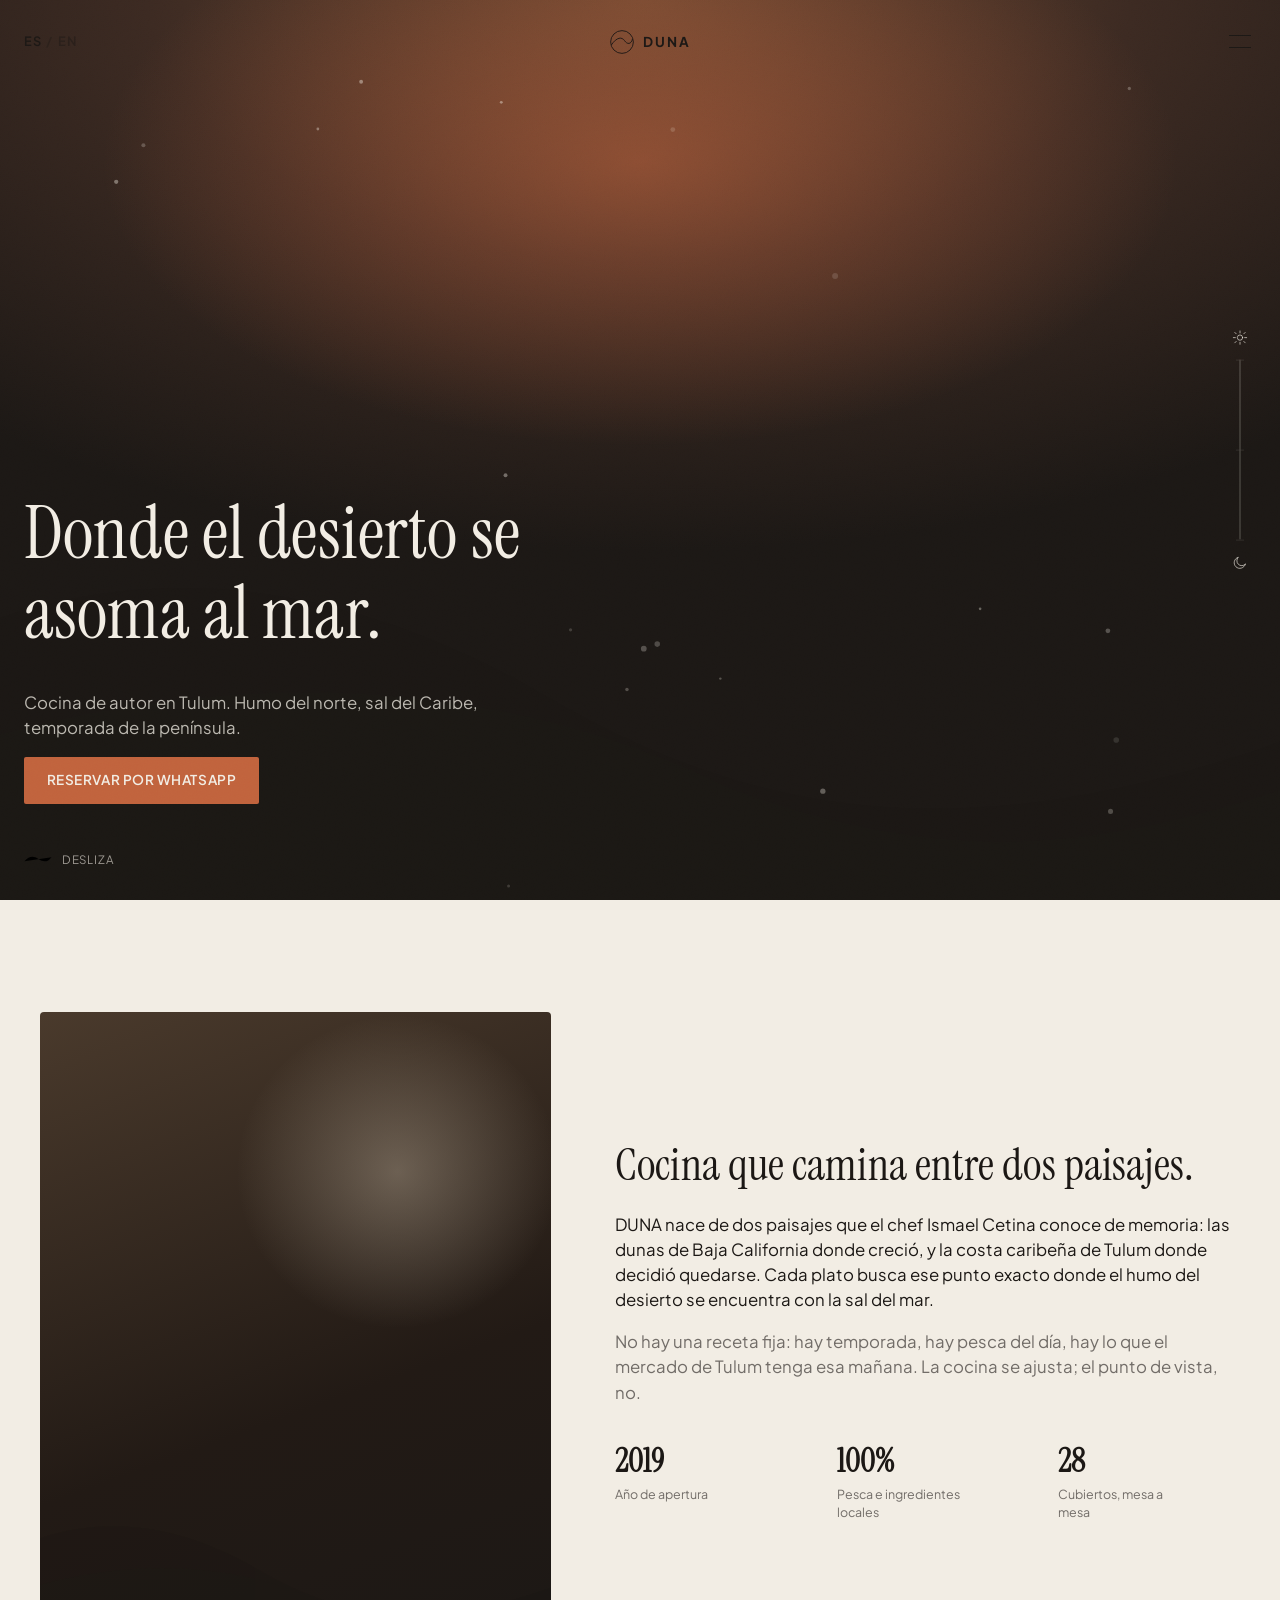
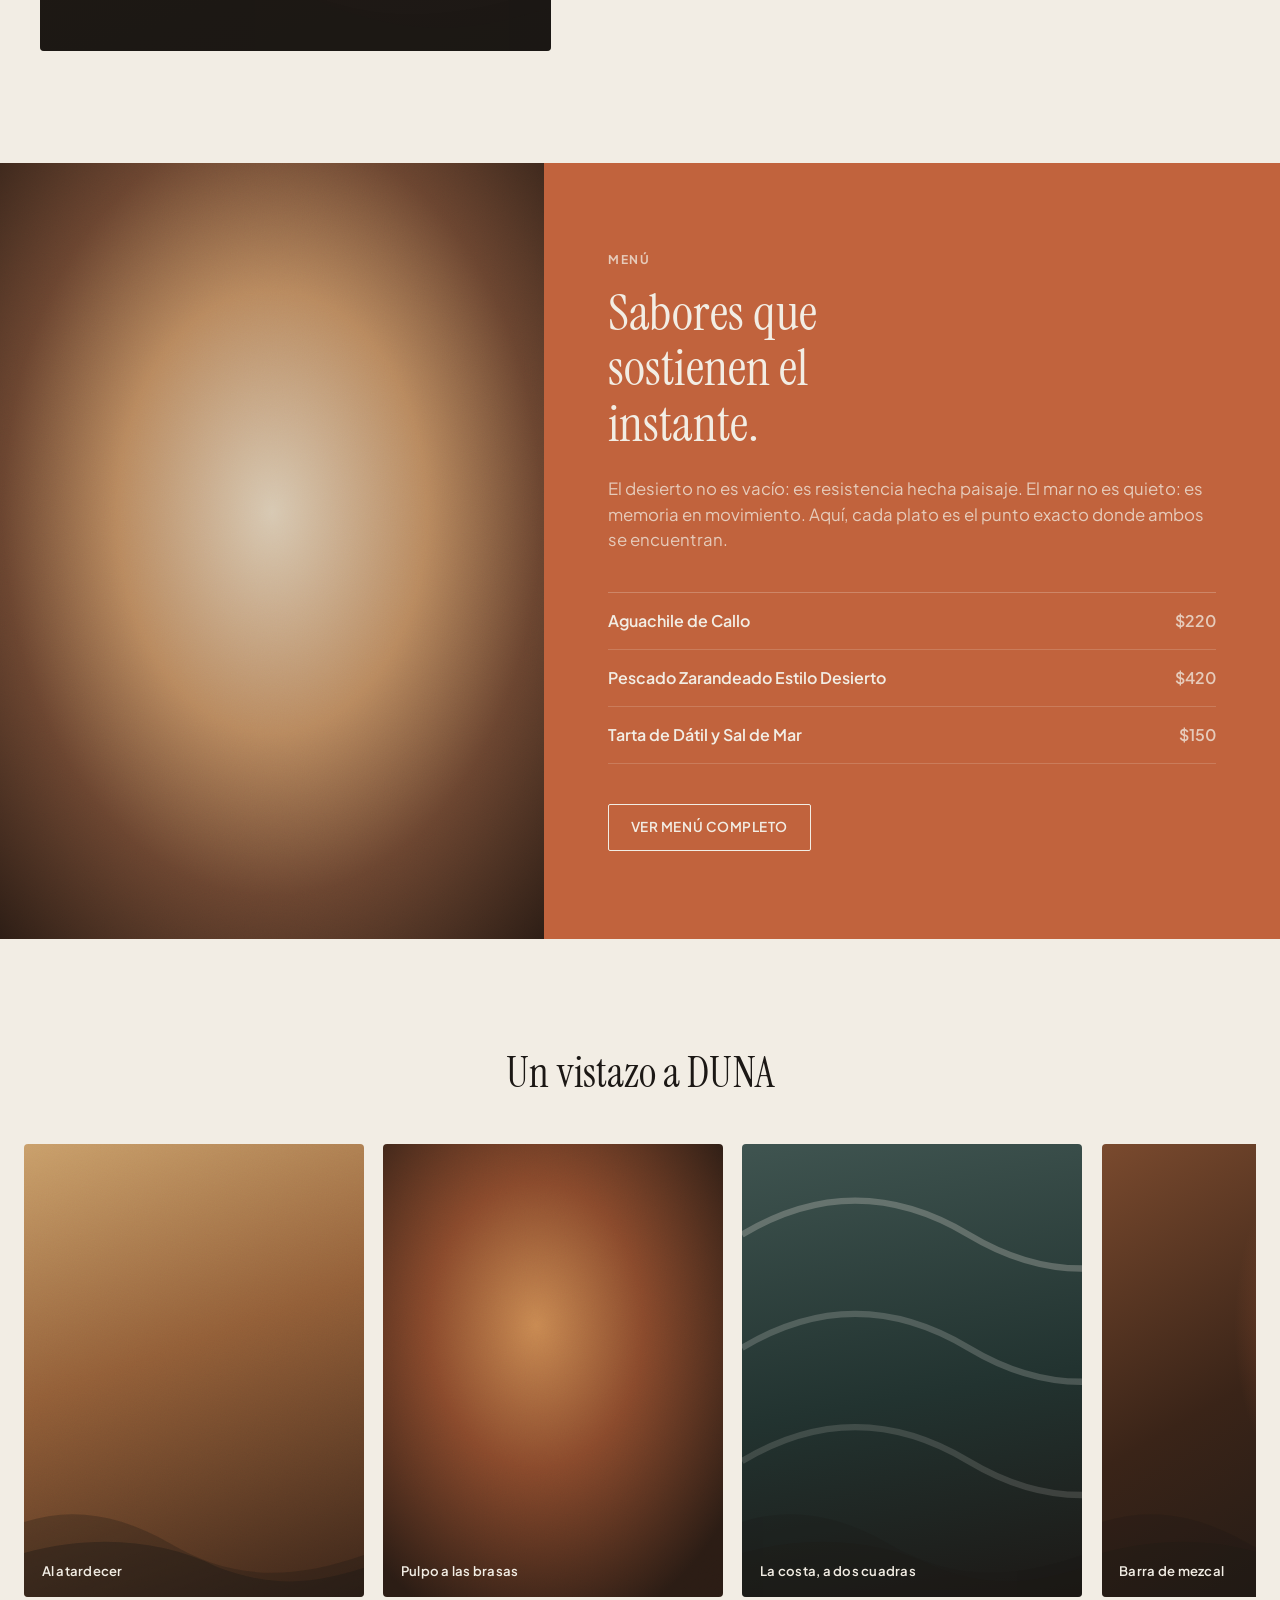
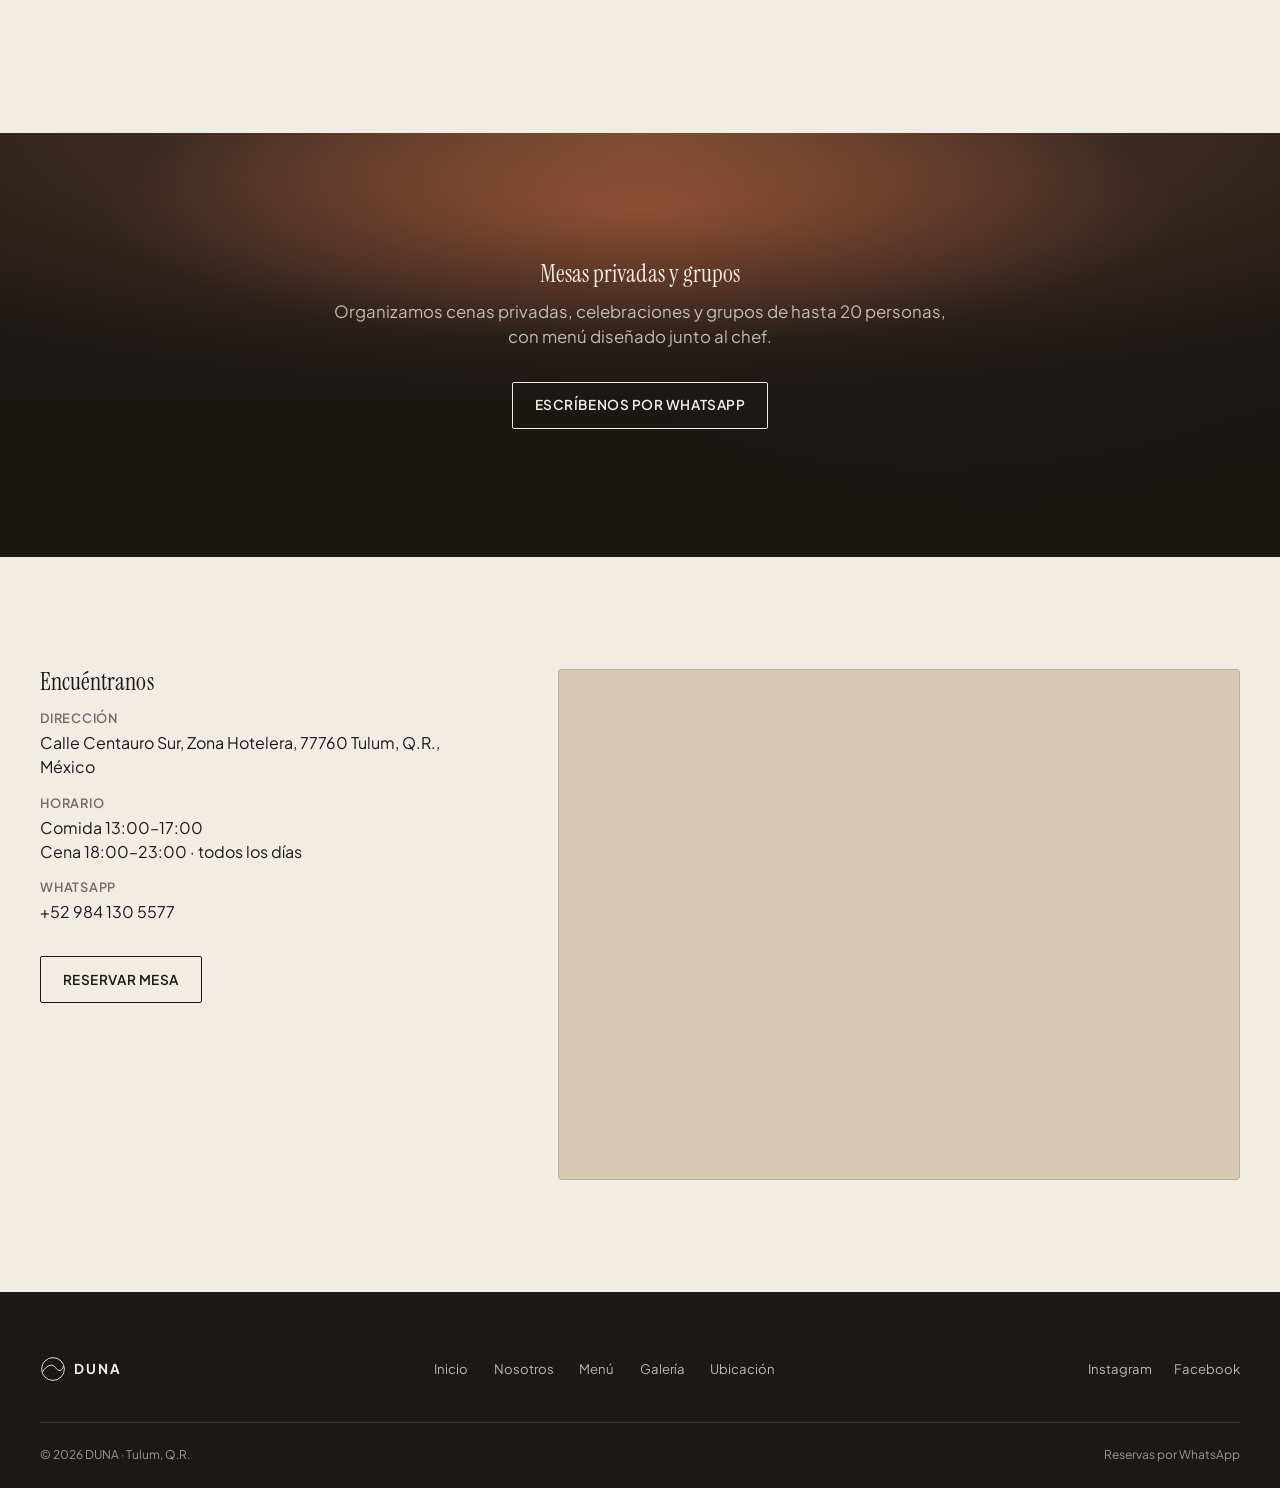
==== commit 8c46d18e: "Elimina el botón flotante de WhatsApp Queda redundante con el botón de Reservar, que ya cubre esa fu" ====
--- a/index.html
+++ b/index.html
@@ -232,13 +232,6 @@
   </div>
 </footer>
 
-<a href="#" class="whatsapp-float" id="whatsappFloat" data-whatsapp="book" aria-label="WhatsApp">
-  <svg viewBox="0 0 24 24" aria-hidden="true">
-    <path d="M17.5 14.4c-.3-.1-1.7-.9-2-1-.3-.1-.5-.1-.6.1-.2.3-.7 1-.9 1.1-.2.2-.3.2-.6.1-.3-.1-1.2-.4-2.3-1.4-.8-.7-1.4-1.6-1.6-1.9-.2-.3 0-.5.1-.6.1-.1.3-.3.4-.5.1-.2.2-.3.3-.5.1-.2 0-.4 0-.5C10.2 9 9.8 8 9.6 7.6c-.2-.4-.4-.3-.6-.3h-.5c-.2 0-.5.1-.7.3-.2.3-.9.9-.9 2.2s1 2.6 1.1 2.8c.1.2 2 3 4.8 4.2.7.3 1.2.5 1.6.6.7.2 1.3.2 1.8.1.5-.1 1.7-.7 2-1.4.2-.7.2-1.2.2-1.4-.1-.1-.3-.2-.6-.3z"/>
-    <path d="M12 2a10 10 0 0 0-8.6 15L2 22l5.2-1.4A10 10 0 1 0 12 2z"/>
-  </svg>
-</a>
-
 <div class="booking-modal" id="bookingModal" aria-hidden="true">
   <div class="booking-backdrop" id="bookingBackdrop"></div>
   <div class="booking-panel" role="dialog" aria-modal="true" aria-labelledby="bookingTitle">
--- a/css/styles.css
+++ b/css/styles.css
@@ -457,20 +457,6 @@
   font-size:.75rem;color:var(--cream-60);
 }
 
-/* ===== WhatsApp float ===== */
-.whatsapp-float{
-  position:fixed;right:1.5rem;bottom:1.5rem;z-index:180;
-  width:52px;height:52px;border-radius:50%;
-  background:var(--terracotta);color:var(--cream);
-  display:flex;align-items:center;justify-content:center;
-  box-shadow:0 6px 18px rgba(28,24,21,.25);
-  opacity:0;transform:translateY(12px) scale(.9);pointer-events:none;
-  transition:opacity .25s ease, transform .25s ease, background .2s ease;
-}
-.whatsapp-float.visible{opacity:1;transform:translateY(0) scale(1);pointer-events:auto}
-.whatsapp-float:hover{background:var(--terracotta-dark)}
-.whatsapp-float svg{width:24px;height:24px;fill:currentColor}
-
 /* ===== Booking wizard modal ===== */
 .booking-modal{
   position:fixed;inset:0;z-index:600;
